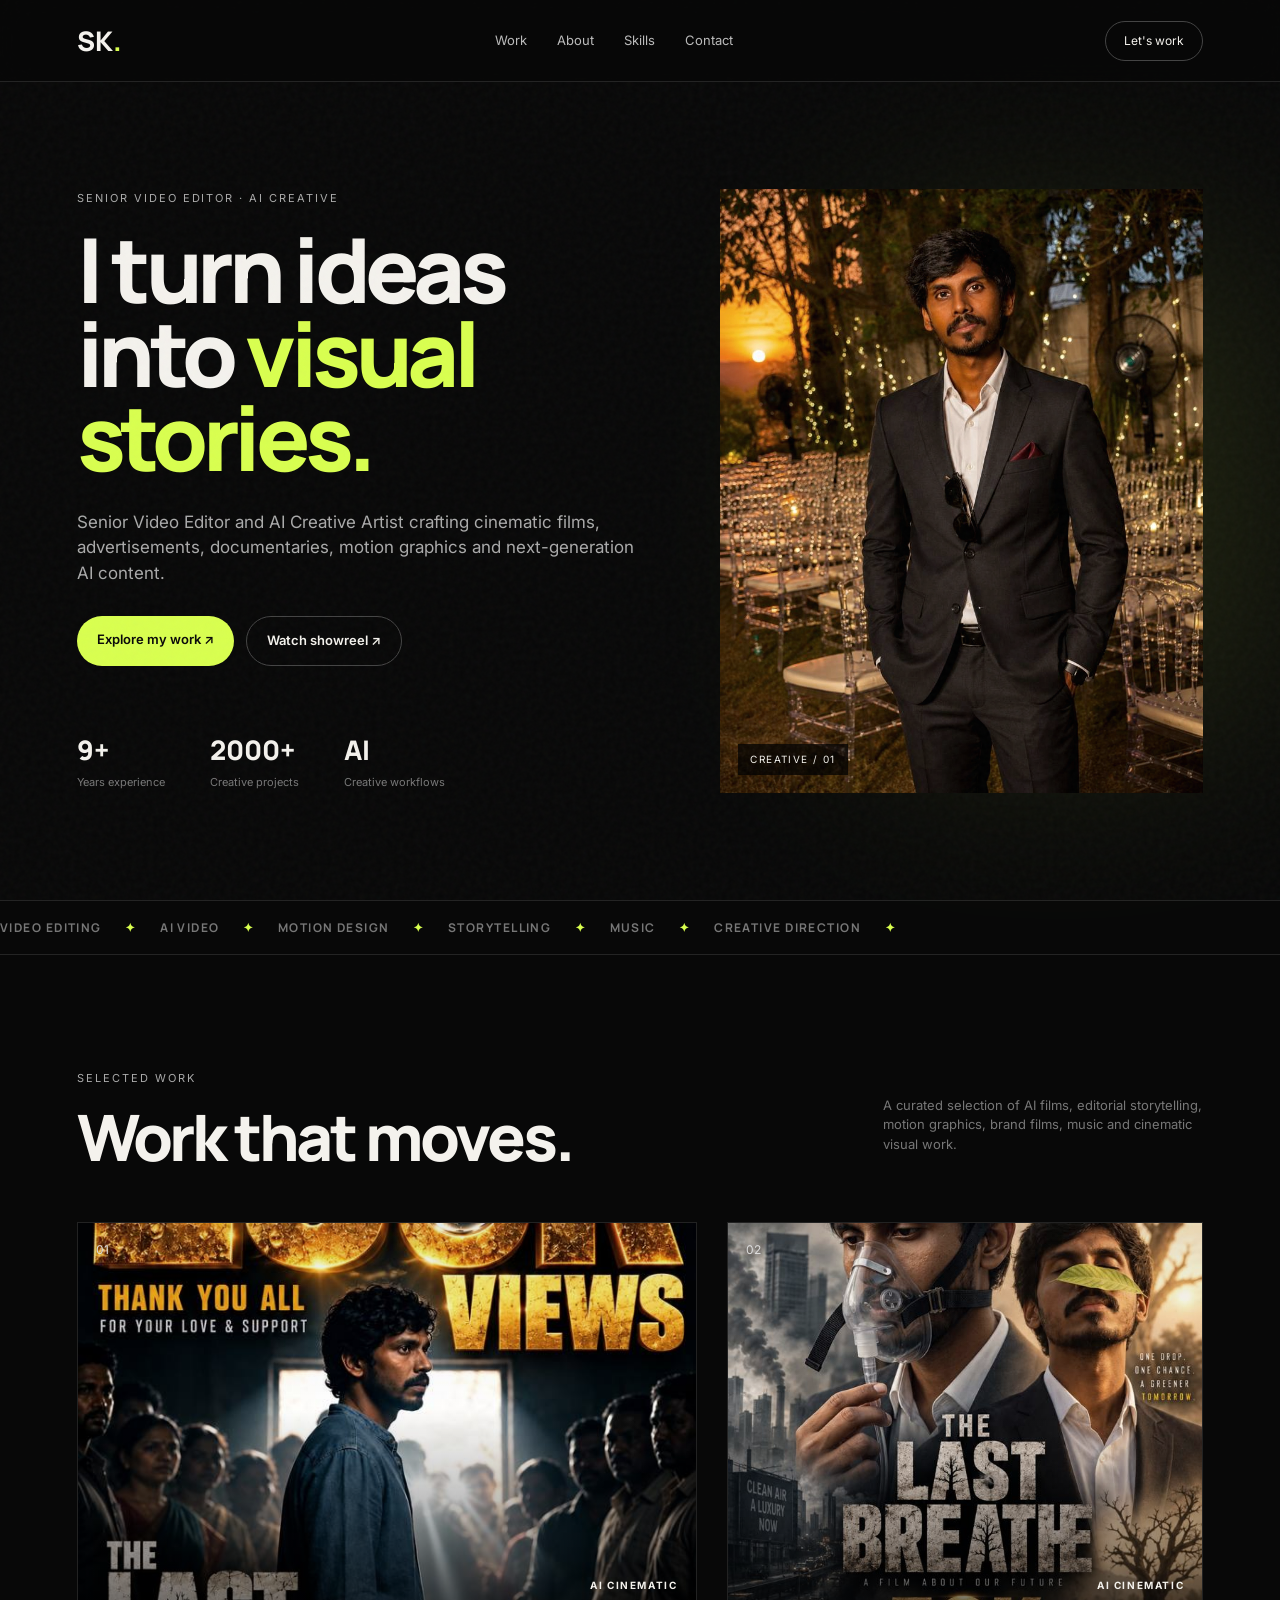
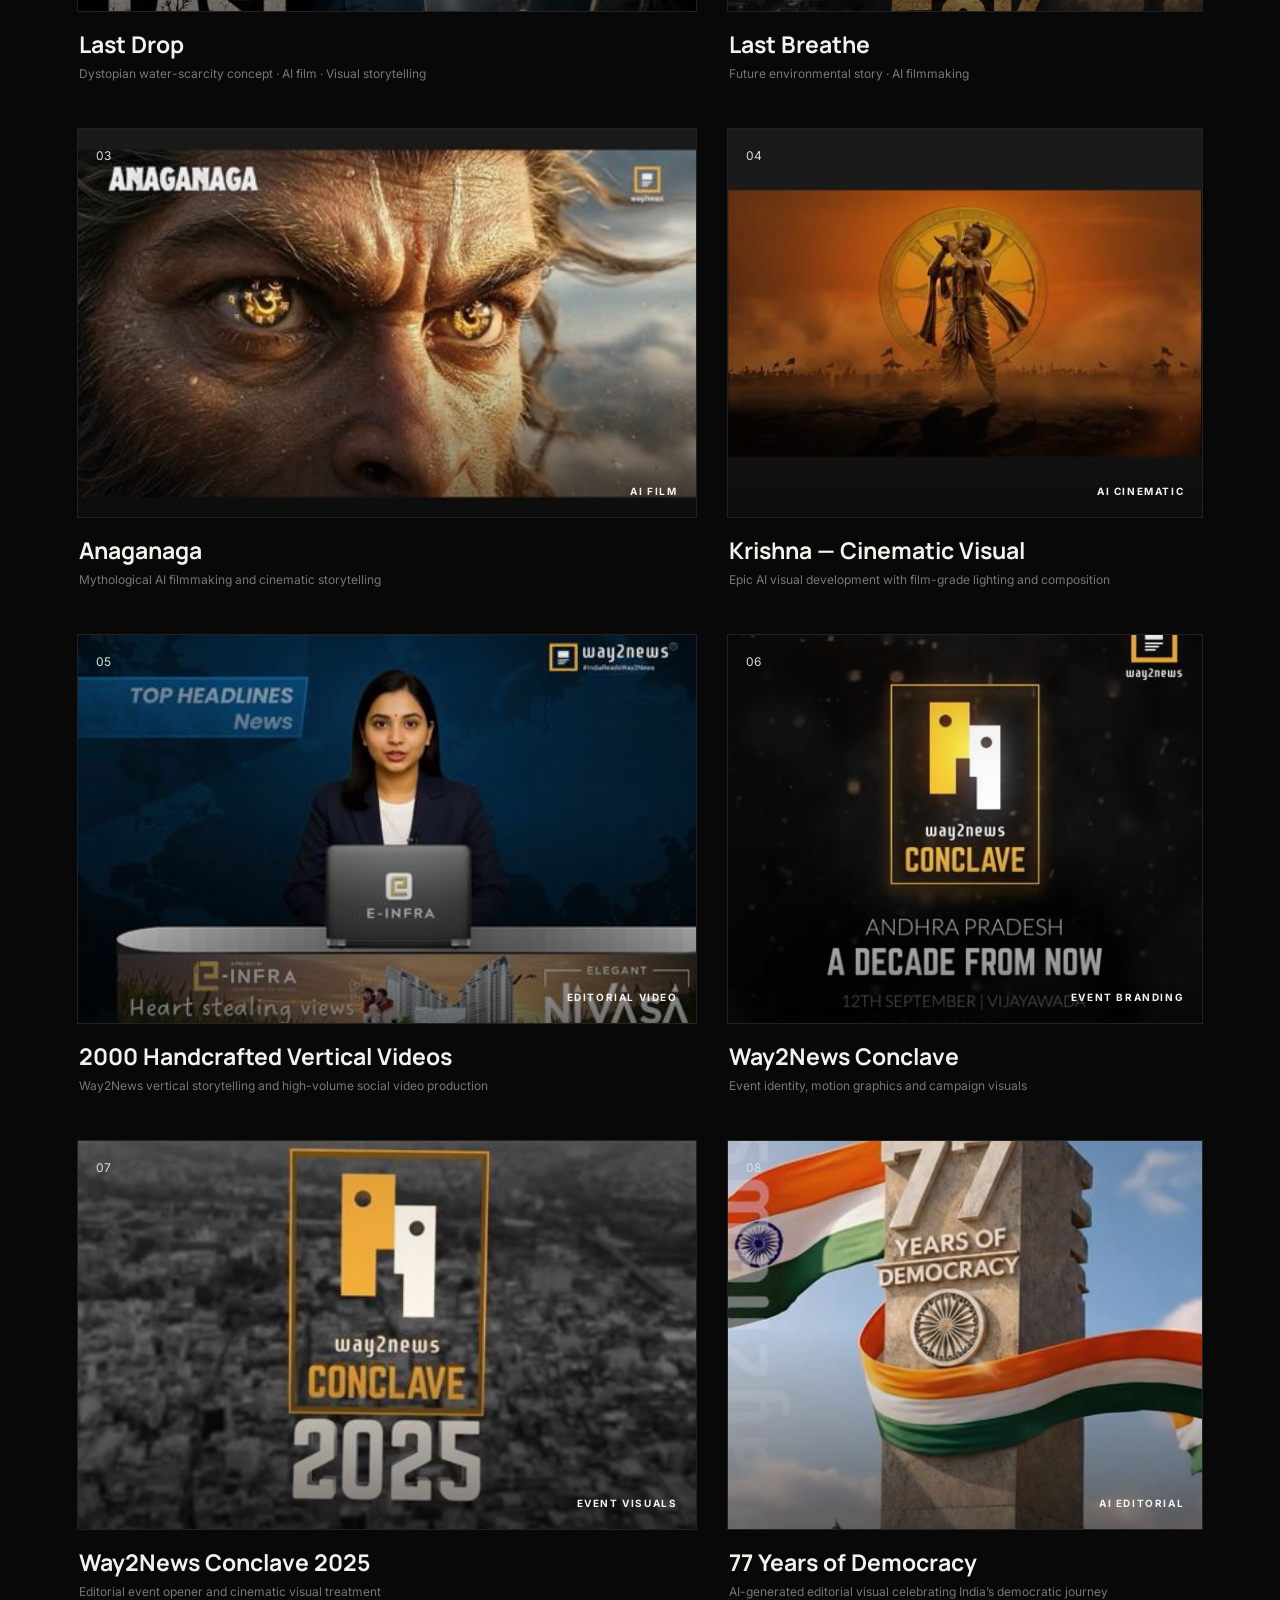
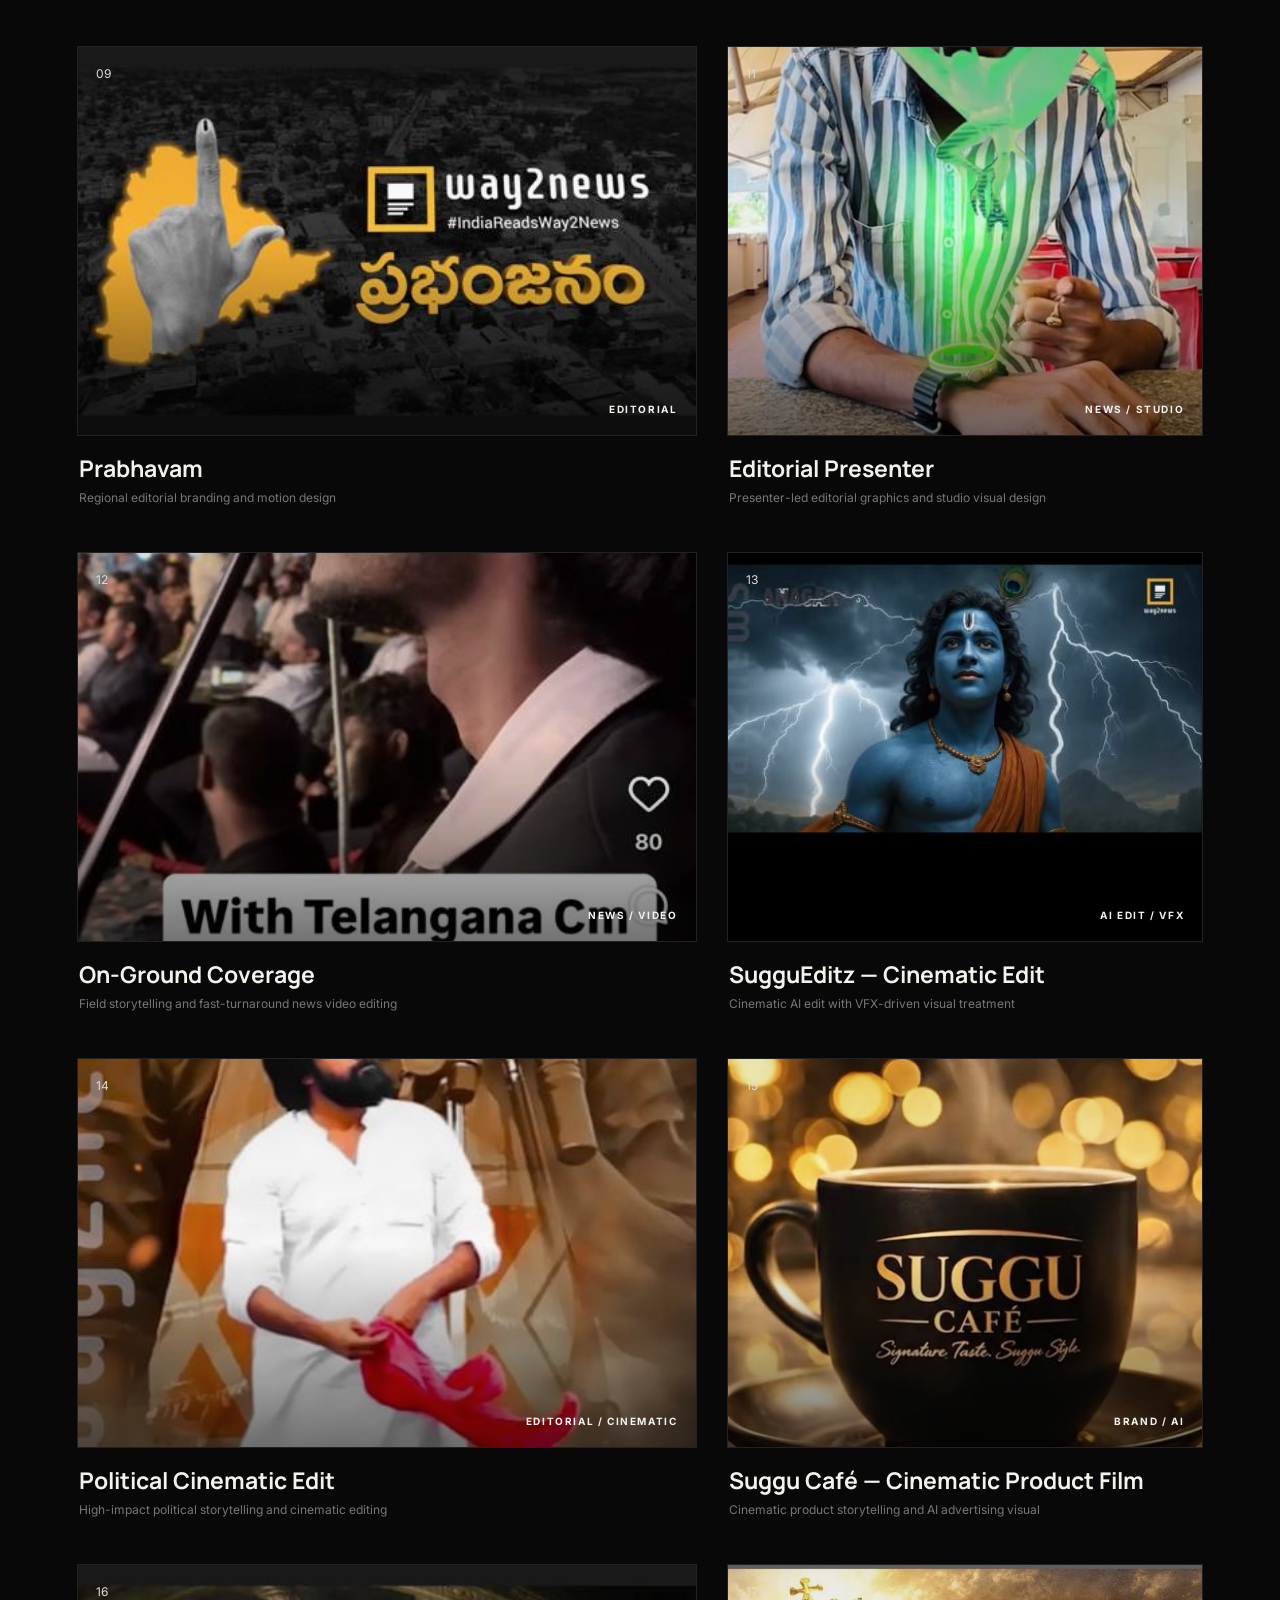
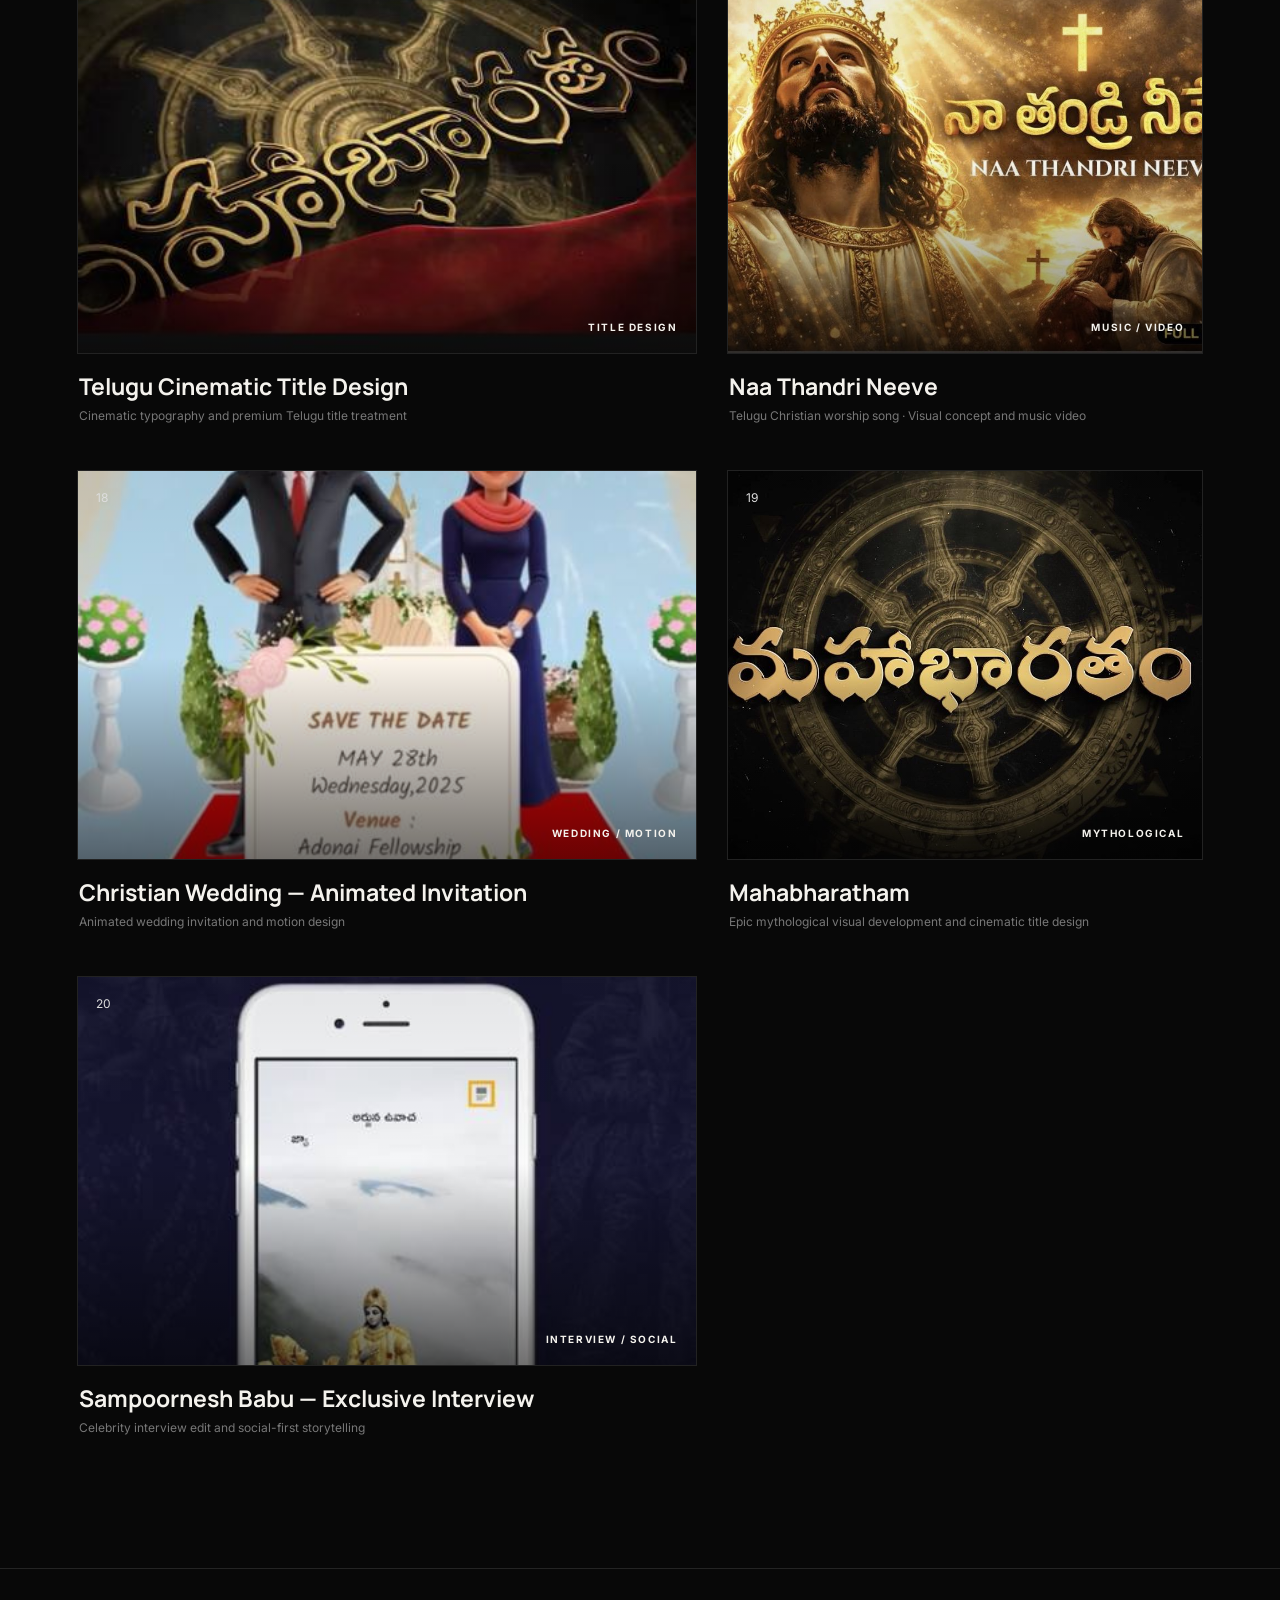
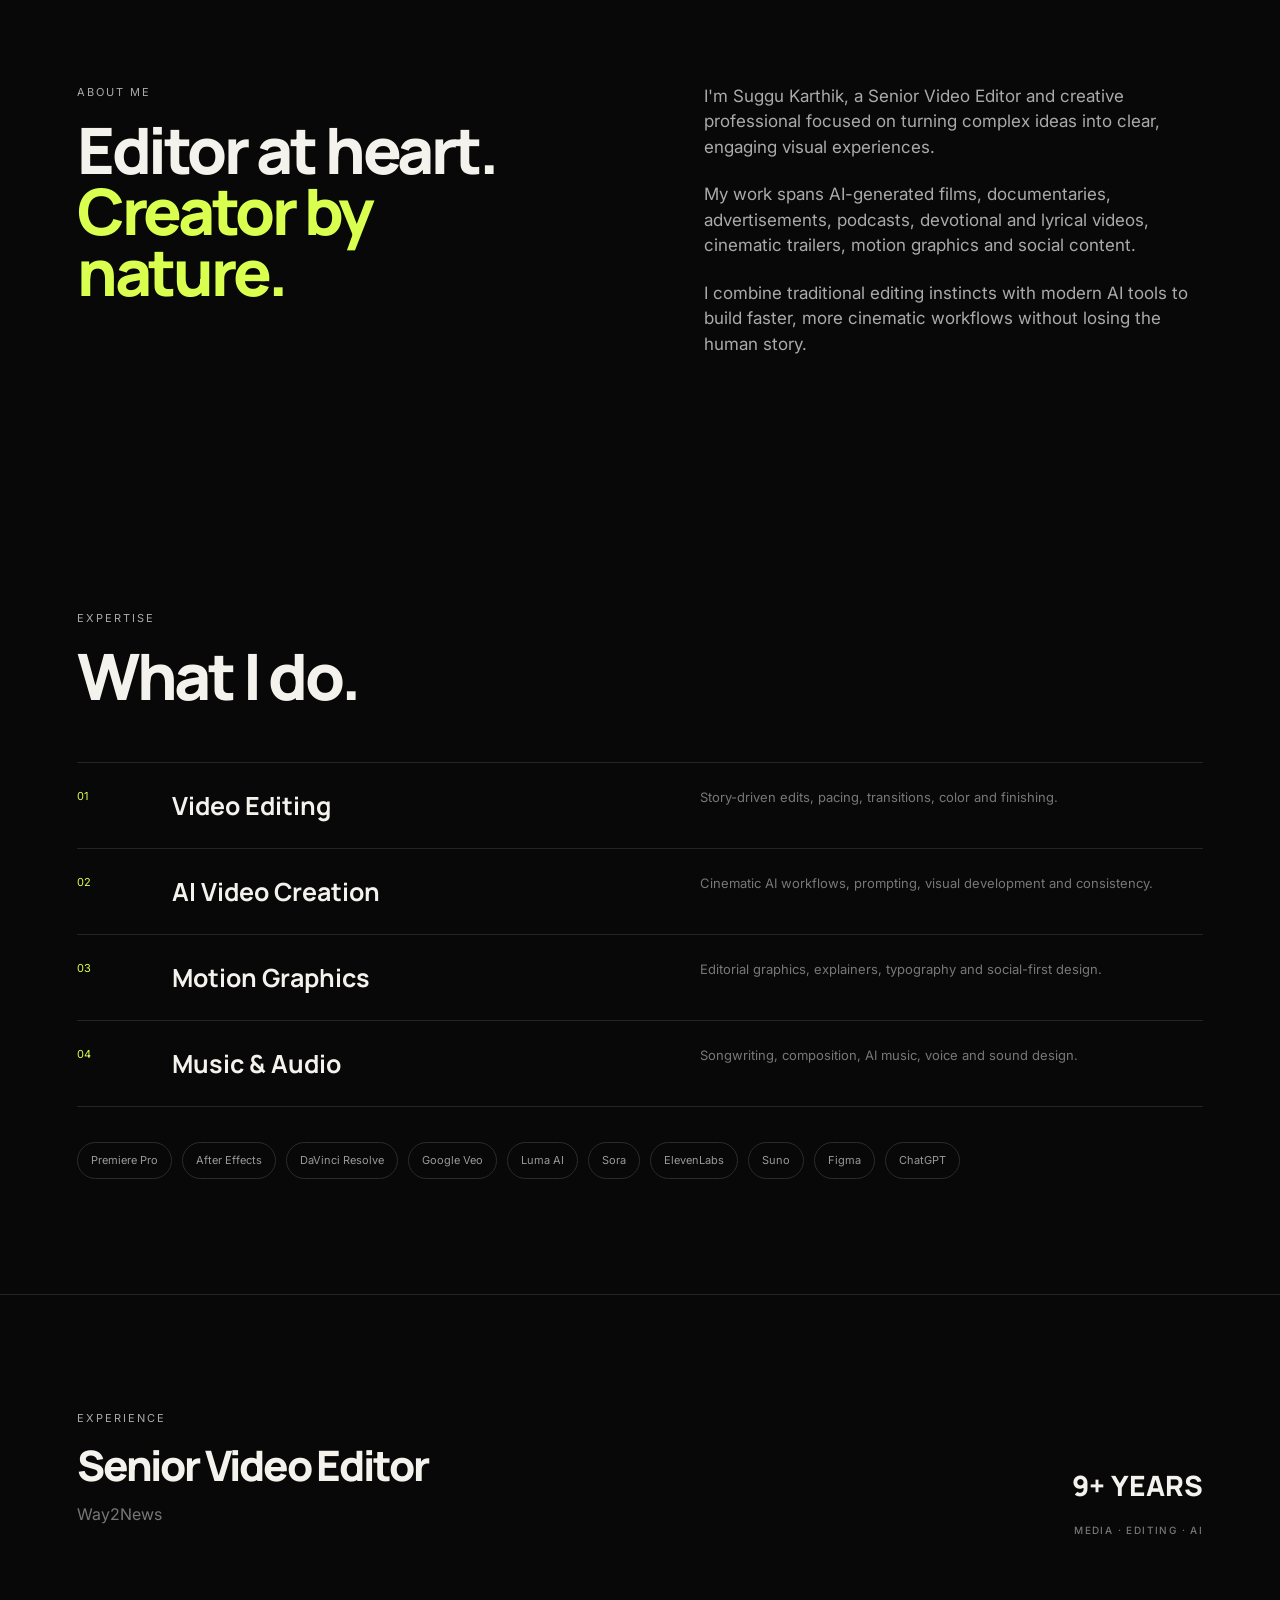
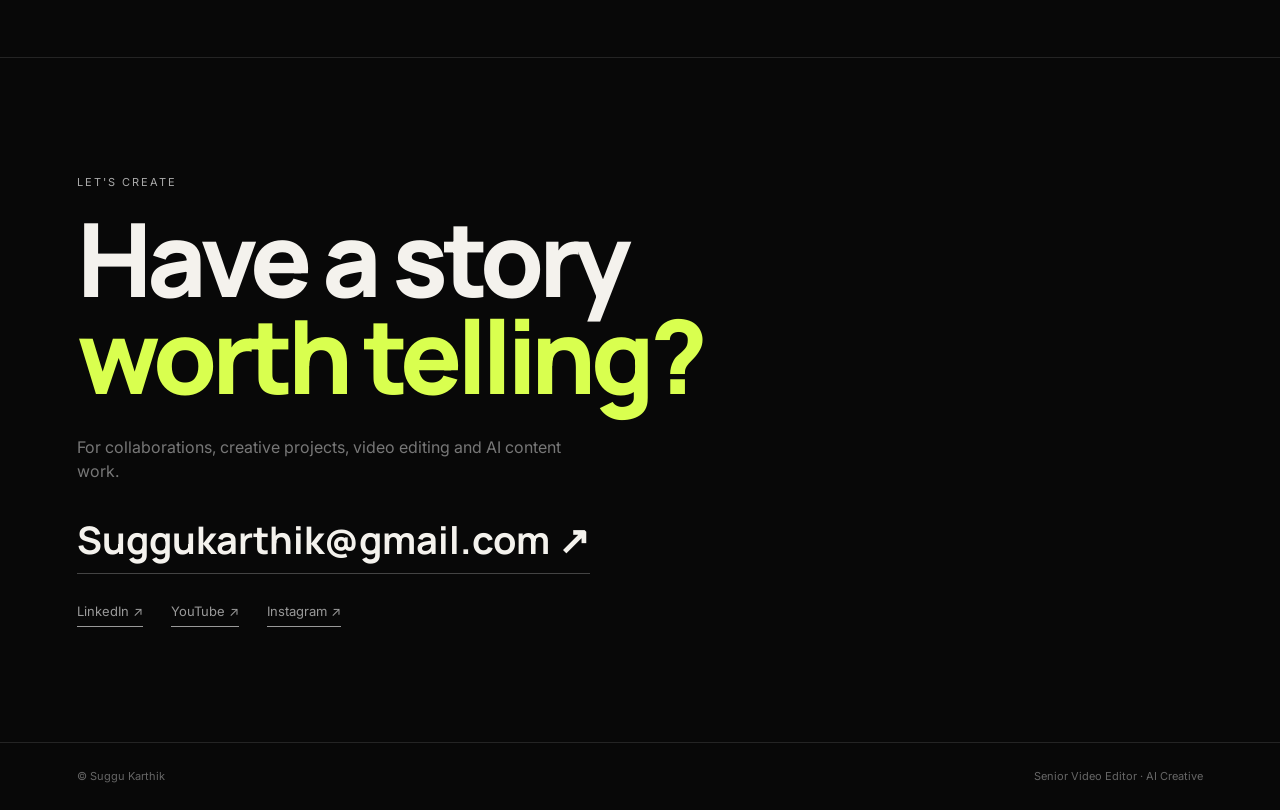
==== index.html @ 1af382bd "Restore full portfolio gallery" ====
<!DOCTYPE html>
<html lang="en">
<head>
<meta charset="UTF-8"><meta name="viewport" content="width=device-width,initial-scale=1">
<meta name="description" content="Suggu Karthik — Senior Video Editor, AI Video Creator and Creative Artist.">
<title>Suggu Karthik — Creative Portfolio</title>
<link rel="preconnect" href="https://fonts.googleapis.com"><link rel="preconnect" href="https://fonts.gstatic.com" crossorigin>
<link href="https://fonts.googleapis.com/css2?family=Inter:wght@400;500;600;700;800&family=Manrope:wght@600;700;800&display=swap" rel="stylesheet">
<style>*{box-sizing:border-box}html{scroll-behavior:smooth}body{margin:0;background:#080808;color:#f4f2ed;font-family:Inter,Arial,sans-serif;line-height:1.5}a{color:inherit;text-decoration:none}.noise{position:fixed;inset:0;pointer-events:none;opacity:.035;background-image:url("data:image/svg+xml,%3Csvg viewBox='0 0 180 180' xmlns='http://www.w3.org/2000/svg'%3E%3Cfilter id='n'%3E%3CfeTurbulence type='fractalNoise' baseFrequency='.9' numOctaves='4' stitchTiles='stitch'/%3E%3C/filter%3E%3Crect width='100%25' height='100%25' filter='url(%23n)'/%3E%3C/svg%3E");z-index:10}
:root{--bg:#080808;--text:#f4f2ed;--muted:#999;--line:#242424;--accent:#d9ff4f}.nav{height:82px;padding:0 6vw;display:flex;align-items:center;justify-content:space-between;border-bottom:1px solid var(--line);position:sticky;top:0;background:rgba(8,8,8,.82);backdrop-filter:blur(18px);z-index:20}.logo{font:800 27px Manrope}.logo span{color:var(--accent)}nav{display:flex;gap:30px;color:#bbb;font-size:13px}nav a:hover,.socials a:hover{color:var(--accent)}.nav-cta{border:1px solid #444;border-radius:100px;padding:10px 18px;font-size:12px}
.hero{min-height:calc(100vh - 82px);padding:8vw 6vw;display:grid;grid-template-columns:1.08fr .92fr;gap:6vw;align-items:center}.eyebrow{font-size:11px;letter-spacing:.18em;color:#aaa;margin:0 0 20px}.hero h1{font:800 clamp(54px,7vw,110px)/.94 Manrope;letter-spacing:-.06em;margin:0;max-width:900px}.hero h1 em,.about h2 em,.contact h2 em{font-style:normal;color:var(--accent)}.lead{max-width:650px;color:#aaa;font-size:17px;margin:30px 0}.hero-actions{display:flex;gap:12px;flex-wrap:wrap}.button{padding:14px 20px;border-radius:100px;font-weight:600;font-size:13px}.primary{background:var(--accent);color:#080808}.ghost{border:1px solid #444}.stats{display:flex;gap:45px;margin-top:65px}.stats strong{display:block;font:800 27px Manrope}.stats span{color:#777;font-size:11px}.portrait-wrap{position:relative;max-width:560px;margin-left:auto}.portrait-wrap img{width:100%;display:block;position:relative;filter:saturate(.82) contrast(1.05)}.portrait-glow{position:absolute;width:80%;height:80%;background:var(--accent);filter:blur(110px);opacity:.12;right:-10%;top:10%}.portrait-tag{position:absolute;bottom:18px;left:18px;background:rgba(0,0,0,.75);padding:8px 12px;font-size:10px;letter-spacing:.14em}
.marquee{overflow:hidden;border-block:1px solid var(--line);padding:18px 0;white-space:nowrap;color:#777;font:700 12px Manrope;letter-spacing:.12em}.marquee div{display:inline-block;animation:scroll 28s linear infinite}.marquee span{color:var(--accent);margin:0 20px}@keyframes scroll{to{transform:translateX(-30%)}}
.section{padding:9vw 6vw}.section-head{display:flex;justify-content:space-between;gap:40px;align-items:end;margin-bottom:55px}.section h2,.about h2,.contact h2{font:800 clamp(40px,5vw,75px)/.95 Manrope;letter-spacing:-.05em;margin:0}.section-note{max-width:320px;color:#777;font-size:13px}.work-grid{display:grid;grid-template-columns:1.3fr 1fr;gap:30px}.project{min-width:0}.project-large{grid-row:span 2}.project-wide{grid-column:1/-1}.project-art{height:390px;position:relative;overflow:hidden;border:1px solid #222}.project-large .project-art{height:600px}.project-art:after{content:"";position:absolute;inset:0;background:linear-gradient(135deg,rgba(255,255,255,.08),transparent 45%,rgba(0,0,0,.5))}.art-water{background:radial-gradient(circle at 75% 20%,#c7a94d 0 4%,transparent 5%),linear-gradient(150deg,#0b1720,#163b4d 35%,#020304 70%)}.art-oxygen{background:radial-gradient(circle at 35% 35%,#dfe8ea 0 2%,transparent 12%),linear-gradient(145deg,#d7dce0,#67757b 40%,#111 80%)}.art-devotional{background:radial-gradient(circle at 50% 42%,#ffc85c 0 5%,#a65a1d 18%,transparent 36%),linear-gradient(150deg,#1a0d06,#7b3414 50%,#080604)}.art-editorial{background:linear-gradient(120deg,#1b1b1b 0 25%,#343434 25% 26%,#0d0d0d 26% 55%,#777 55% 56%,#111 56%)}.project-art span,.project-art b{position:absolute;z-index:2}.project-art span{top:18px;left:18px;font-size:12px;color:#ddd}.project-art b{right:18px;bottom:18px;font-size:10px;letter-spacing:.16em}.project-info{padding:16px 2px 10px}.project-info h3{margin:0;font:700 23px Manrope}.project-info p{margin:5px 0;color:#777;font-size:12px}
.about{display:grid;grid-template-columns:1fr 1fr;gap:10vw;border-top:1px solid var(--line)}.about-copy{max-width:620px;color:#aaa;font-size:17px}.about-copy p{margin:0 0 22px}.skill-list{border-top:1px solid var(--line)}.skill-list>div{display:grid;grid-template-columns:70px 1fr 1fr;gap:25px;padding:25px 0;border-bottom:1px solid var(--line);align-items:start}.skill-list span{color:var(--accent);font-size:11px}.skill-list strong{font:700 25px Manrope}.skill-list p{margin:0;color:#777;font-size:13px}.tools{display:flex;flex-wrap:wrap;gap:10px;margin-top:35px}.tools span{border:1px solid #2b2b2b;border-radius:100px;padding:9px 13px;color:#999;font-size:11px}.experience{border-top:1px solid var(--line)}.experience-row{display:flex;justify-content:space-between;align-items:end}.experience-row h2{font-size:42px}.experience-row p{color:#777}.experience-years{text-align:right;font:800 28px Manrope}.experience-years span{font:500 10px Inter;color:#777;letter-spacing:.14em}.contact{border-top:1px solid var(--line);min-height:75vh;display:flex;flex-direction:column;justify-content:center}.contact h2{font-size:clamp(55px,8vw,120px)}.contact>p:not(.eyebrow){color:#777;max-width:500px;margin:30px 0}.contact-link{font:700 clamp(20px,3vw,38px) Manrope;border-bottom:1px solid #444;width:max-content;padding-bottom:8px}.contact-link:hover{color:var(--accent)}.socials{display:flex;gap:25px;margin-top:45px;color:#999;font-size:13px}footer{border-top:1px solid var(--line);padding:25px 6vw;display:flex;justify-content:space-between;color:#666;font-size:11px}
@media(max-width:800px){.nav{height:68px;padding:0 5vw}.nav nav{display:none}.nav-cta{padding:8px 13px}.hero{grid-template-columns:1fr;padding:14vw 5vw;gap:55px}.hero h1{font-size:54px}.portrait-wrap{max-width:100%}.stats{gap:20px;justify-content:space-between}.stats strong{font-size:22px}.section{padding:18vw 5vw}.section-head,.about{display:block}.section-note{margin-top:20px}.work-grid{grid-template-columns:1fr;gap:25px}.project-large,.project-wide{grid-row:auto;grid-column:auto}.project-large .project-art,.project-art{height:430px}.about-copy{margin-top:45px}.skill-list>div{grid-template-columns:40px 1fr}.skill-list p{grid-column:2}.experience-row{display:block}.experience-years{text-align:left;margin-top:25px}footer{padding:22px 5vw}.contact-link{font-size:20px;word-break:break-word}}

/* V2 — real portfolio artwork */
.real-work .project-art{background:#111;overflow:hidden}
.real-work .project-photo img{width:100%;height:100%;object-fit:cover;display:block;transition:transform .7s cubic-bezier(.2,.7,.2,1),filter .7s ease;filter:saturate(.9)}
.real-work .project:hover .project-photo img{transform:scale(1.045);filter:saturate(1.08)}
.real-work .project-photo:after,.real-work .project-video:after{content:"";position:absolute;inset:0;background:linear-gradient(180deg,rgba(0,0,0,.08),transparent 48%,rgba(0,0,0,.55))}
.real-work .project-video video{width:100%;height:100%;object-fit:cover;display:block}
.real-work .project-art span,.real-work .project-art b{z-index:3}
.cv-link{color:var(--accent)!important}
@media(max-width:800px){.real-work .project-large .project-art,.real-work .project-art{height:430px}}

/* V3 — expanded selected work */
.selected-work-section{padding-top:7rem}
.selected-work-section .section-head{display:grid;grid-template-columns:1.15fr .85fr;gap:4rem;align-items:end;margin-bottom:3rem}
.selected-work-section h2{font-size:clamp(3rem,7vw,7rem);line-height:.9;margin:.6rem 0}
.selected-work-section h2 em{font-style:normal;color:var(--accent)}
.expanded-work{grid-template-columns:repeat(2,minmax(0,1fr))}
.expanded-work .project-art{height:520px}
@media(max-width:800px){
  .selected-work-section .section-head{grid-template-columns:1fr;gap:1rem}
  .expanded-work{grid-template-columns:1fr}
  .expanded-work .project-art{height:440px}
}

.project-photo img{display:block;width:100%;height:100%;object-fit:cover;transition:transform .6s cubic-bezier(.2,.7,.2,1)}
.project:hover .project-photo img{transform:scale(1.035)}
.socials{display:flex;gap:28px;flex-wrap:wrap;margin-top:28px}
.socials a{color:inherit;text-decoration:none;border-bottom:1px solid currentColor;padding-bottom:5px}
@media(max-width:800px){.nav nav{display:none}.hero{grid-template-columns:1fr}.portrait-wrap{order:-1}.work-grid{grid-template-columns:1fr!important}.project-large,.project-wide{grid-column:auto!important}.stats{grid-template-columns:1fr 1fr}.section-head{display:block}.section-note{margin-top:18px}.socials{gap:18px}}
</style>
</head>
<body><div class="noise"></div>
<header class="nav"><a class="logo" href="#top">SK<span>.</span></a>
<nav><a href="#work">Work</a><a href="#about">About</a><a href="#skills">Skills</a><a href="#contact">Contact</a></nav>
<a class="nav-cta" href="#contact">Let's work</a></header>
<main id="top">
<section class="hero"><div class="hero-copy"><p class="eyebrow">SENIOR VIDEO EDITOR · AI CREATIVE</p>
<h1>I turn ideas into <em>visual stories.</em></h1>
<p class="lead">Senior Video Editor and AI Creative Artist crafting cinematic films, advertisements, documentaries, motion graphics and next-generation AI content.</p>
<div class="hero-actions"><a class="button primary" href="#work">Explore my work <span>↗</span></a>
<a class="button ghost" href="https://www.instagram.com/reel/DbGcvSLoEzR/?stkn=Y3hmNG1ocXl2amNw" target="_blank" rel="noopener">Watch showreel ↗</a></div>
<div class="stats"><div><strong>9+</strong><span>Years experience</span></div><div><strong>2000+</strong><span>Creative projects</span></div><div><strong>AI</strong><span>Creative workflows</span></div></div></div>
<div class="portrait-wrap"><div class="portrait-glow"></div><img src="assets/profile.jpg" alt="Suggu Karthik"><div class="portrait-tag">CREATIVE / 01</div></div></section>
<section class="marquee"><div>VIDEO EDITING <span>✦</span> AI VIDEO <span>✦</span> MOTION DESIGN <span>✦</span> STORYTELLING <span>✦</span> MUSIC <span>✦</span> CREATIVE DIRECTION <span>✦</span></div></section>
<section id="work" class="section"><div class="section-head"><div><p class="eyebrow">SELECTED WORK</p><h2>Work that moves.</h2></div>
<p class="section-note">A curated selection of AI films, editorial storytelling, motion graphics, brand films, music and cinematic visual work.</p></div>
<div class="work-grid real-work"><article class="project"><a href="assets/last-drop.jpg" target="_blank" rel="noopener"><div class="project-art project-photo"><img loading="lazy" src="assets/last-drop.jpg" alt="Last Drop"><span>01</span><b>AI CINEMATIC</b></div></a><div class="project-info"><h3>Last Drop</h3><p>Dystopian water-scarcity concept · AI film · Visual storytelling</p></div></article><article class="project"><a href="assets/last-breathe.jpg" target="_blank" rel="noopener"><div class="project-art project-photo"><img loading="lazy" src="assets/last-breathe.jpg" alt="Last Breathe"><span>02</span><b>AI CINEMATIC</b></div></a><div class="project-info"><h3>Last Breathe</h3><p>Future environmental story · AI filmmaking</p></div></article><article class="project"><a href="assets/anaganaga-ai-film.jpg" target="_blank" rel="noopener"><div class="project-art project-photo"><img loading="lazy" src="assets/anaganaga-ai-film.jpg" alt="Anaganaga"><span>03</span><b>AI FILM</b></div></a><div class="project-info"><h3>Anaganaga</h3><p>Mythological AI filmmaking and cinematic storytelling</p></div></article><article class="project"><a href="assets/krishna-cinematic.jpg" target="_blank" rel="noopener"><div class="project-art project-photo"><img loading="lazy" src="assets/krishna-cinematic.jpg" alt="Krishna — Cinematic Visual"><span>04</span><b>AI CINEMATIC</b></div></a><div class="project-info"><h3>Krishna — Cinematic Visual</h3><p>Epic AI visual development with film-grade lighting and composition</p></div></article><article class="project"><a href="assets/way2news-2000-vertical-videos.jpg" target="_blank" rel="noopener"><div class="project-art project-photo"><img loading="lazy" src="assets/way2news-2000-vertical-videos.jpg" alt="2000 Handcrafted Vertical Videos"><span>05</span><b>EDITORIAL VIDEO</b></div></a><div class="project-info"><h3>2000 Handcrafted Vertical Videos</h3><p>Way2News vertical storytelling and high-volume social video production</p></div></article><article class="project"><a href="assets/way2news-conclave.jpg" target="_blank" rel="noopener"><div class="project-art project-photo"><img loading="lazy" src="assets/way2news-conclave.jpg" alt="Way2News Conclave"><span>06</span><b>EVENT BRANDING</b></div></a><div class="project-info"><h3>Way2News Conclave</h3><p>Event identity, motion graphics and campaign visuals</p></div></article><article class="project"><a href="assets/way2news-conclave-2025.jpg" target="_blank" rel="noopener"><div class="project-art project-photo"><img loading="lazy" src="assets/way2news-conclave-2025.jpg" alt="Way2News Conclave 2025"><span>07</span><b>EVENT VISUALS</b></div></a><div class="project-info"><h3>Way2News Conclave 2025</h3><p>Editorial event opener and cinematic visual treatment</p></div></article><article class="project"><a href="assets/democracy-77-years.jpg" target="_blank" rel="noopener"><div class="project-art project-photo"><img loading="lazy" src="assets/democracy-77-years.jpg" alt="77 Years of Democracy"><span>08</span><b>AI EDITORIAL</b></div></a><div class="project-info"><h3>77 Years of Democracy</h3><p>AI-generated editorial visual celebrating India’s democratic journey</p></div></article><article class="project"><a href="assets/way2news-prabhavam.jpg" target="_blank" rel="noopener"><div class="project-art project-photo"><img loading="lazy" src="assets/way2news-prabhavam.jpg" alt="Prabhavam"><span>09</span><b>EDITORIAL</b></div></a><div class="project-info"><h3>Prabhavam</h3><p>Regional editorial branding and motion design</p></div></article><article class="project"><a href="assets/way2news-editorial-presenter-2.jpg" target="_blank" rel="noopener"><div class="project-art project-photo"><img loading="lazy" src="assets/way2news-editorial-presenter-2.jpg" alt="Editorial Presenter"><span>11</span><b>NEWS / STUDIO</b></div></a><div class="project-info"><h3>Editorial Presenter</h3><p>Presenter-led editorial graphics and studio visual design</p></div></article><article class="project"><a href="assets/way2news-revanth-reddy-on-ground.jpg" target="_blank" rel="noopener"><div class="project-art project-photo"><img loading="lazy" src="assets/way2news-revanth-reddy-on-ground.jpg" alt="On-Ground Coverage"><span>12</span><b>NEWS / VIDEO</b></div></a><div class="project-info"><h3>On-Ground Coverage</h3><p>Field storytelling and fast-turnaround news video editing</p></div></article><article class="project"><a href="assets/suggue-editz-cinematic.jpg" target="_blank" rel="noopener"><div class="project-art project-photo"><img loading="lazy" src="assets/suggue-editz-cinematic.jpg" alt="SugguEditz — Cinematic Edit"><span>13</span><b>AI EDIT / VFX</b></div></a><div class="project-info"><h3>SugguEditz — Cinematic Edit</h3><p>Cinematic AI edit with VFX-driven visual treatment</p></div></article><article class="project"><a href="assets/political-cinematic-edit.jpg" target="_blank" rel="noopener"><div class="project-art project-photo"><img loading="lazy" src="assets/political-cinematic-edit.jpg" alt="Political Cinematic Edit"><span>14</span><b>EDITORIAL / CINEMATIC</b></div></a><div class="project-info"><h3>Political Cinematic Edit</h3><p>High-impact political storytelling and cinematic editing</p></div></article><article class="project"><a href="assets/suggu-cafe-cinematic.jpg" target="_blank" rel="noopener"><div class="project-art project-photo"><img loading="lazy" src="assets/suggu-cafe-cinematic.jpg" alt="Suggu Café — Cinematic Product Film"><span>15</span><b>BRAND / AI</b></div></a><div class="project-info"><h3>Suggu Café — Cinematic Product Film</h3><p>Cinematic product storytelling and AI advertising visual</p></div></article><article class="project"><a href="assets/telugu-title-design.jpg" target="_blank" rel="noopener"><div class="project-art project-photo"><img loading="lazy" src="assets/telugu-title-design.jpg" alt="Telugu Cinematic Title Design"><span>16</span><b>TITLE DESIGN</b></div></a><div class="project-info"><h3>Telugu Cinematic Title Design</h3><p>Cinematic typography and premium Telugu title treatment</p></div></article><article class="project"><a href="assets/christian-song.jpg" target="_blank" rel="noopener"><div class="project-art project-photo"><img loading="lazy" src="assets/christian-song.jpg" alt="Naa Thandri Neeve"><span>17</span><b>MUSIC / VIDEO</b></div></a><div class="project-info"><h3>Naa Thandri Neeve</h3><p>Telugu Christian worship song · Visual concept and music video</p></div></article><article class="project"><a href="assets/christian-wedding-invitation-animation.jpg" target="_blank" rel="noopener"><div class="project-art project-photo"><img loading="lazy" src="assets/christian-wedding-invitation-animation.jpg" alt="Christian Wedding — Animated Invitation"><span>18</span><b>WEDDING / MOTION</b></div></a><div class="project-info"><h3>Christian Wedding — Animated Invitation</h3><p>Animated wedding invitation and motion design</p></div></article><article class="project"><a href="assets/mahabharatham.jpg" target="_blank" rel="noopener"><div class="project-art project-photo"><img loading="lazy" src="assets/mahabharatham.jpg" alt="Mahabharatham"><span>19</span><b>MYTHOLOGICAL</b></div></a><div class="project-info"><h3>Mahabharatham</h3><p>Epic mythological visual development and cinematic title design</p></div></article><article class="project"><a href="assets/sampornesh-babu-interview.jpg" target="_blank" rel="noopener"><div class="project-art project-photo"><img loading="lazy" src="assets/sampornesh-babu-interview.jpg" alt="Sampoornesh Babu — Exclusive Interview"><span>20</span><b>INTERVIEW / SOCIAL</b></div></a><div class="project-info"><h3>Sampoornesh Babu — Exclusive Interview</h3><p>Celebrity interview edit and social-first storytelling</p></div></article></div></section>
<section id="about" class="about section"><div><p class="eyebrow">ABOUT ME</p><h2>Editor at heart.<br><em>Creator by nature.</em></h2></div>
<div class="about-copy"><p>I'm Suggu Karthik, a Senior Video Editor and creative professional focused on turning complex ideas into clear, engaging visual experiences.</p>
<p>My work spans AI-generated films, documentaries, advertisements, podcasts, devotional and lyrical videos, cinematic trailers, motion graphics and social content.</p>
<p>I combine traditional editing instincts with modern AI tools to build faster, more cinematic workflows without losing the human story.</p></div></section>
<section id="skills" class="section skills"><div class="section-head"><div><p class="eyebrow">EXPERTISE</p><h2>What I do.</h2></div></div>
<div class="skill-list"><div><span>01</span><strong>Video Editing</strong><p>Story-driven edits, pacing, transitions, color and finishing.</p></div>
<div><span>02</span><strong>AI Video Creation</strong><p>Cinematic AI workflows, prompting, visual development and consistency.</p></div>
<div><span>03</span><strong>Motion Graphics</strong><p>Editorial graphics, explainers, typography and social-first design.</p></div>
<div><span>04</span><strong>Music & Audio</strong><p>Songwriting, composition, AI music, voice and sound design.</p></div></div>
<div class="tools"><span>Premiere Pro</span><span>After Effects</span><span>DaVinci Resolve</span><span>Google Veo</span><span>Luma AI</span><span>Sora</span><span>ElevenLabs</span><span>Suno</span><span>Figma</span><span>ChatGPT</span></div></section>
<section class="experience section"><p class="eyebrow">EXPERIENCE</p><div class="experience-row"><div><h2>Senior Video Editor</h2><p>Way2News</p></div><div class="experience-years">9+ YEARS<br><span>MEDIA · EDITING · AI</span></div></div></section>
<section id="contact" class="contact section"><p class="eyebrow">LET'S CREATE</p><h2>Have a story<br><em>worth telling?</em></h2>
<p>For collaborations, creative projects, video editing and AI content work.</p>
<a class="contact-link" href="mailto:Suggukarthik@gmail.com">Suggukarthik@gmail.com <span>↗</span></a>
<div class="socials"><a href="https://in.linkedin.com/in/suggu-karthik-877ab2207" target="_blank">LinkedIn ↗</a>
<a href="https://www.youtube.com/channel/UCVB6SY7SNkk5Vnqf_Yr53yg" target="_blank">YouTube ↗</a>
<a href="https://www.instagram.com/reel/DbGcvSLoEzR/?stkn=Y3hmNG1ocXl2amNw" target="_blank">Instagram ↗</a></div></section>
</main><footer><span>© Suggu Karthik</span><span>Senior Video Editor · AI Creative</span></footer>
</body></html>
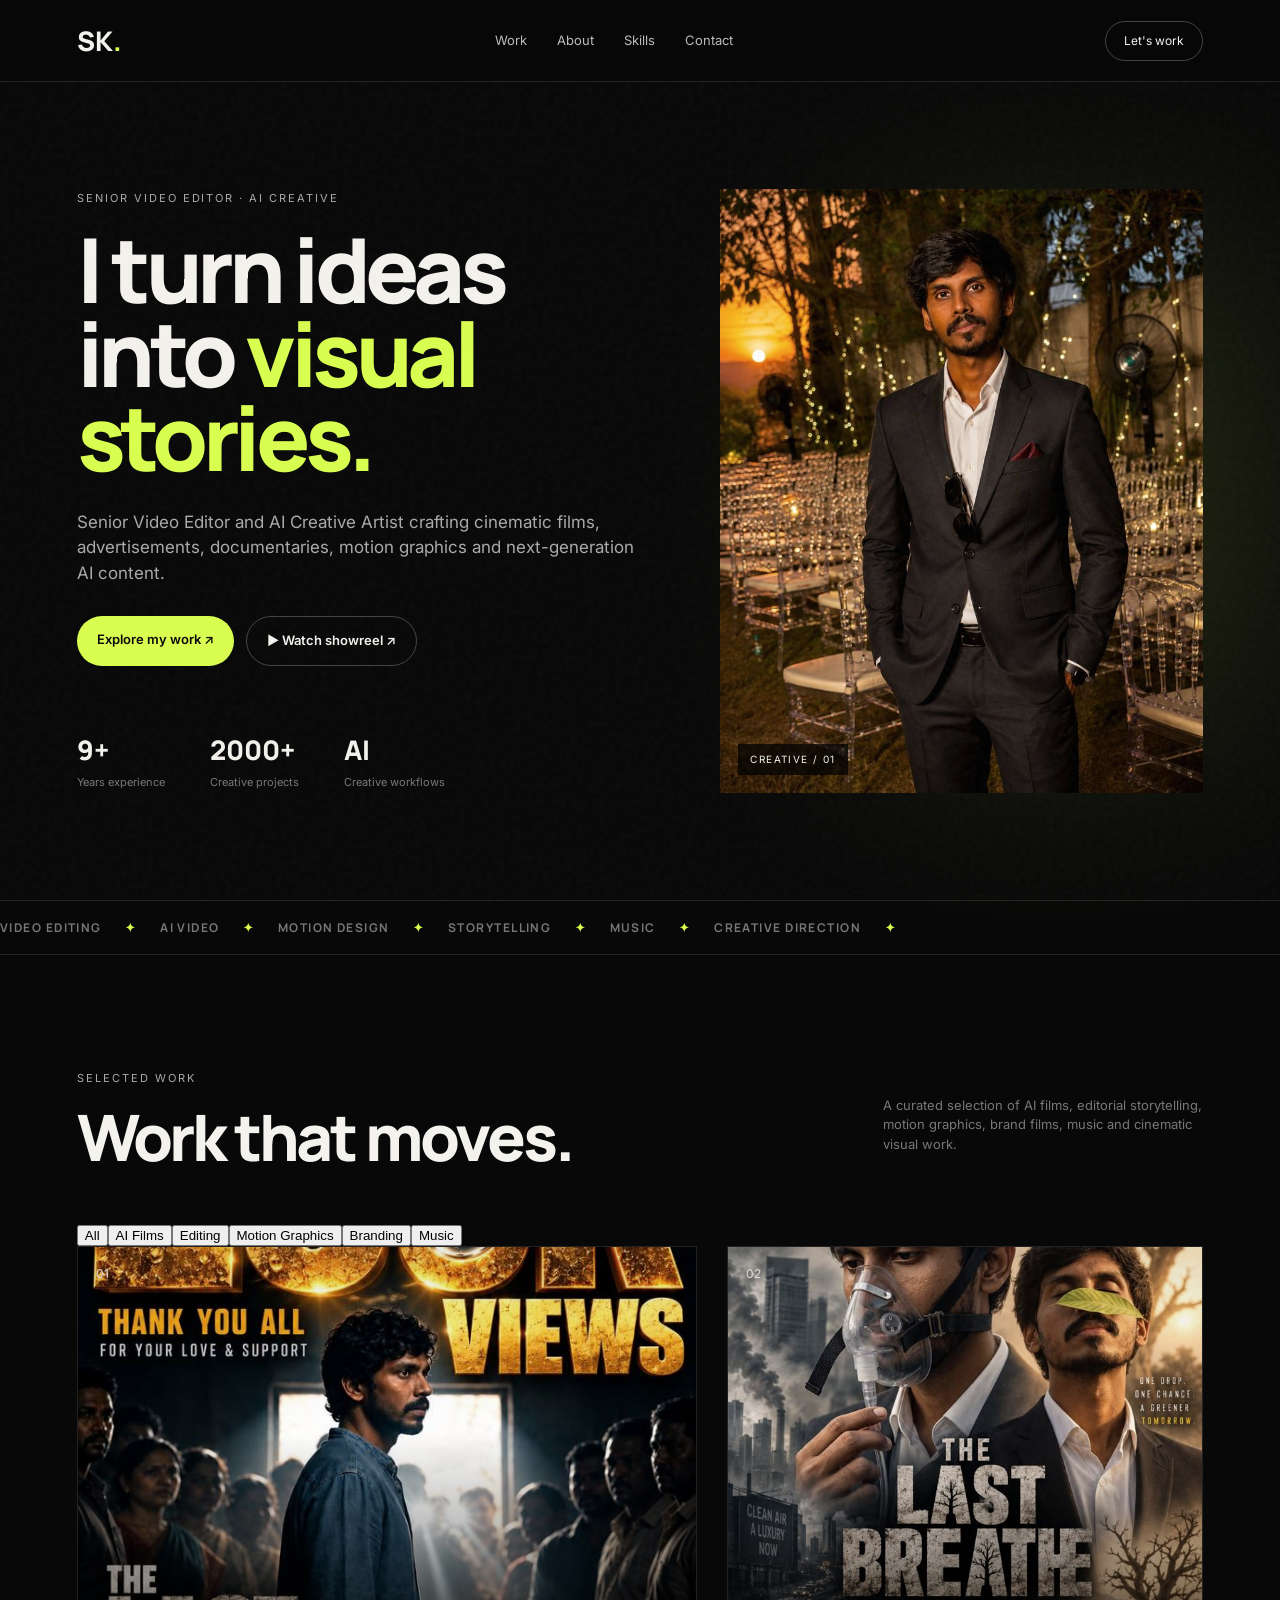
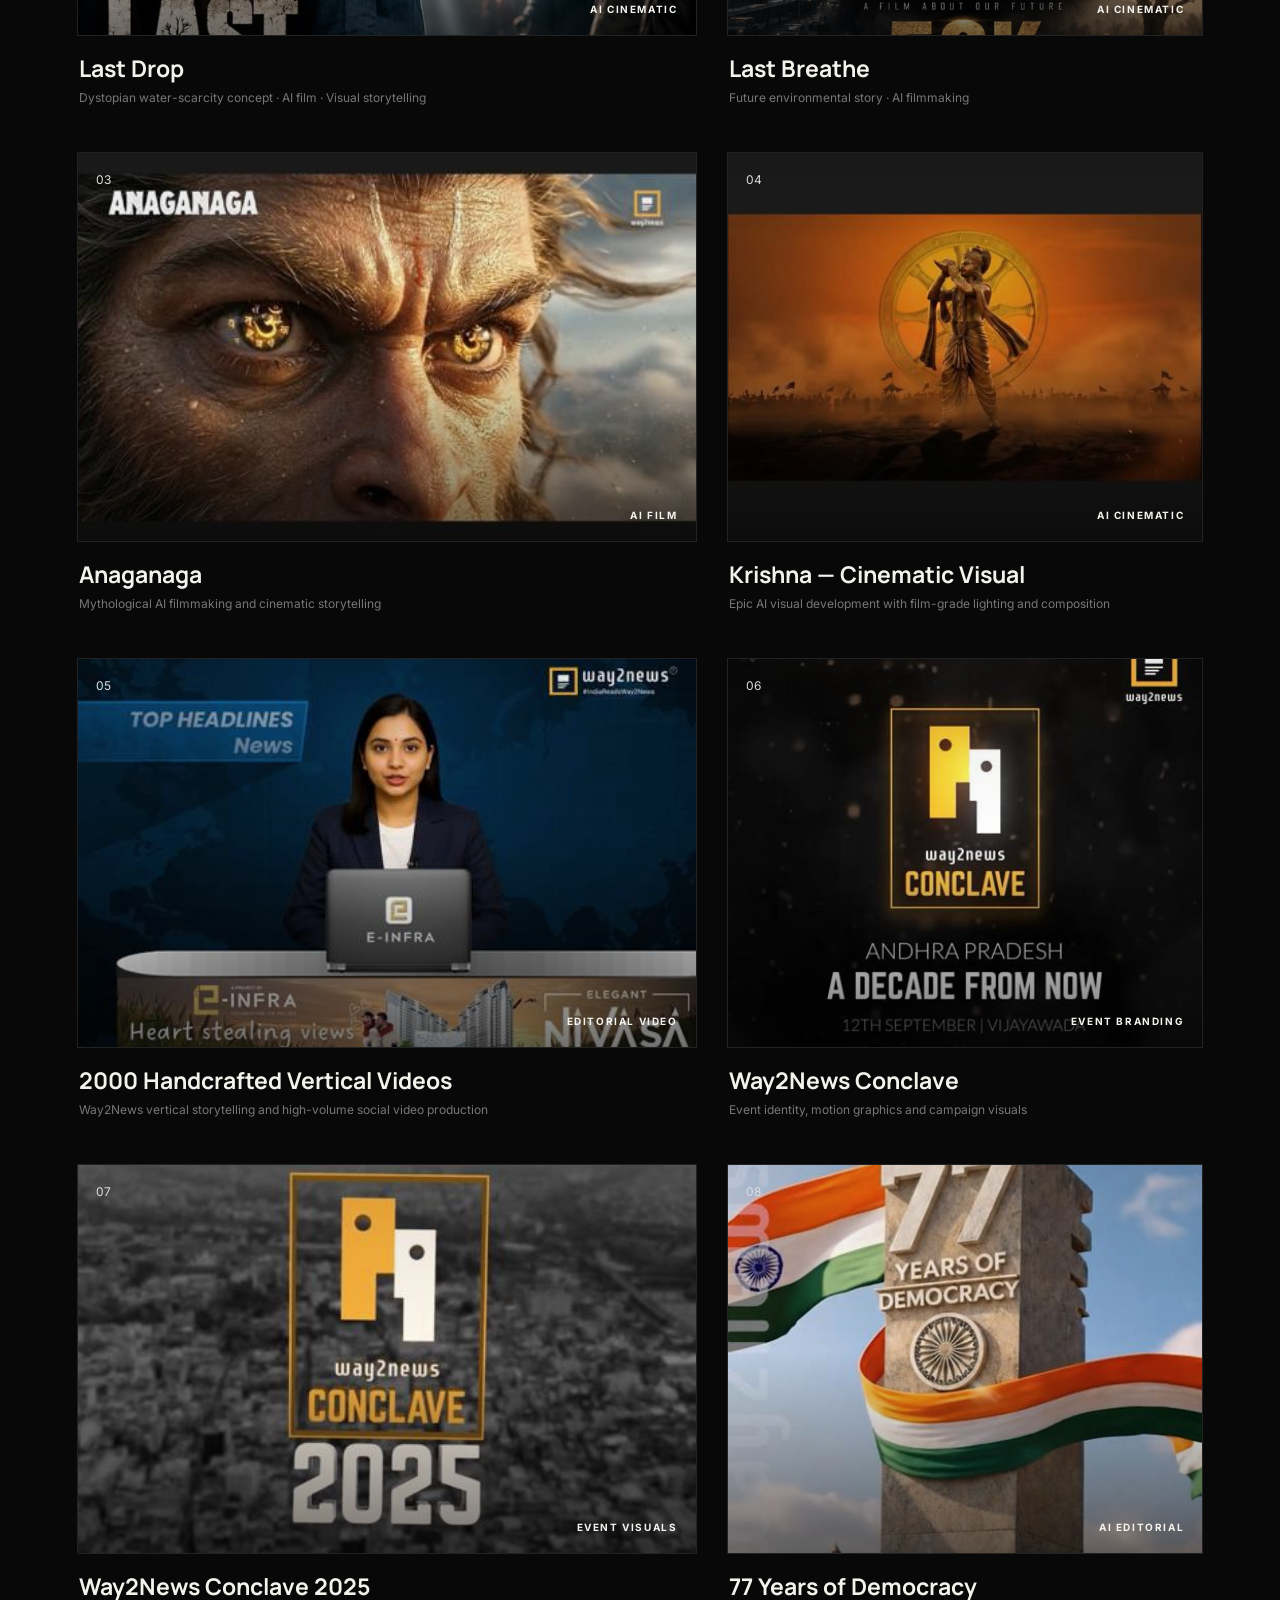
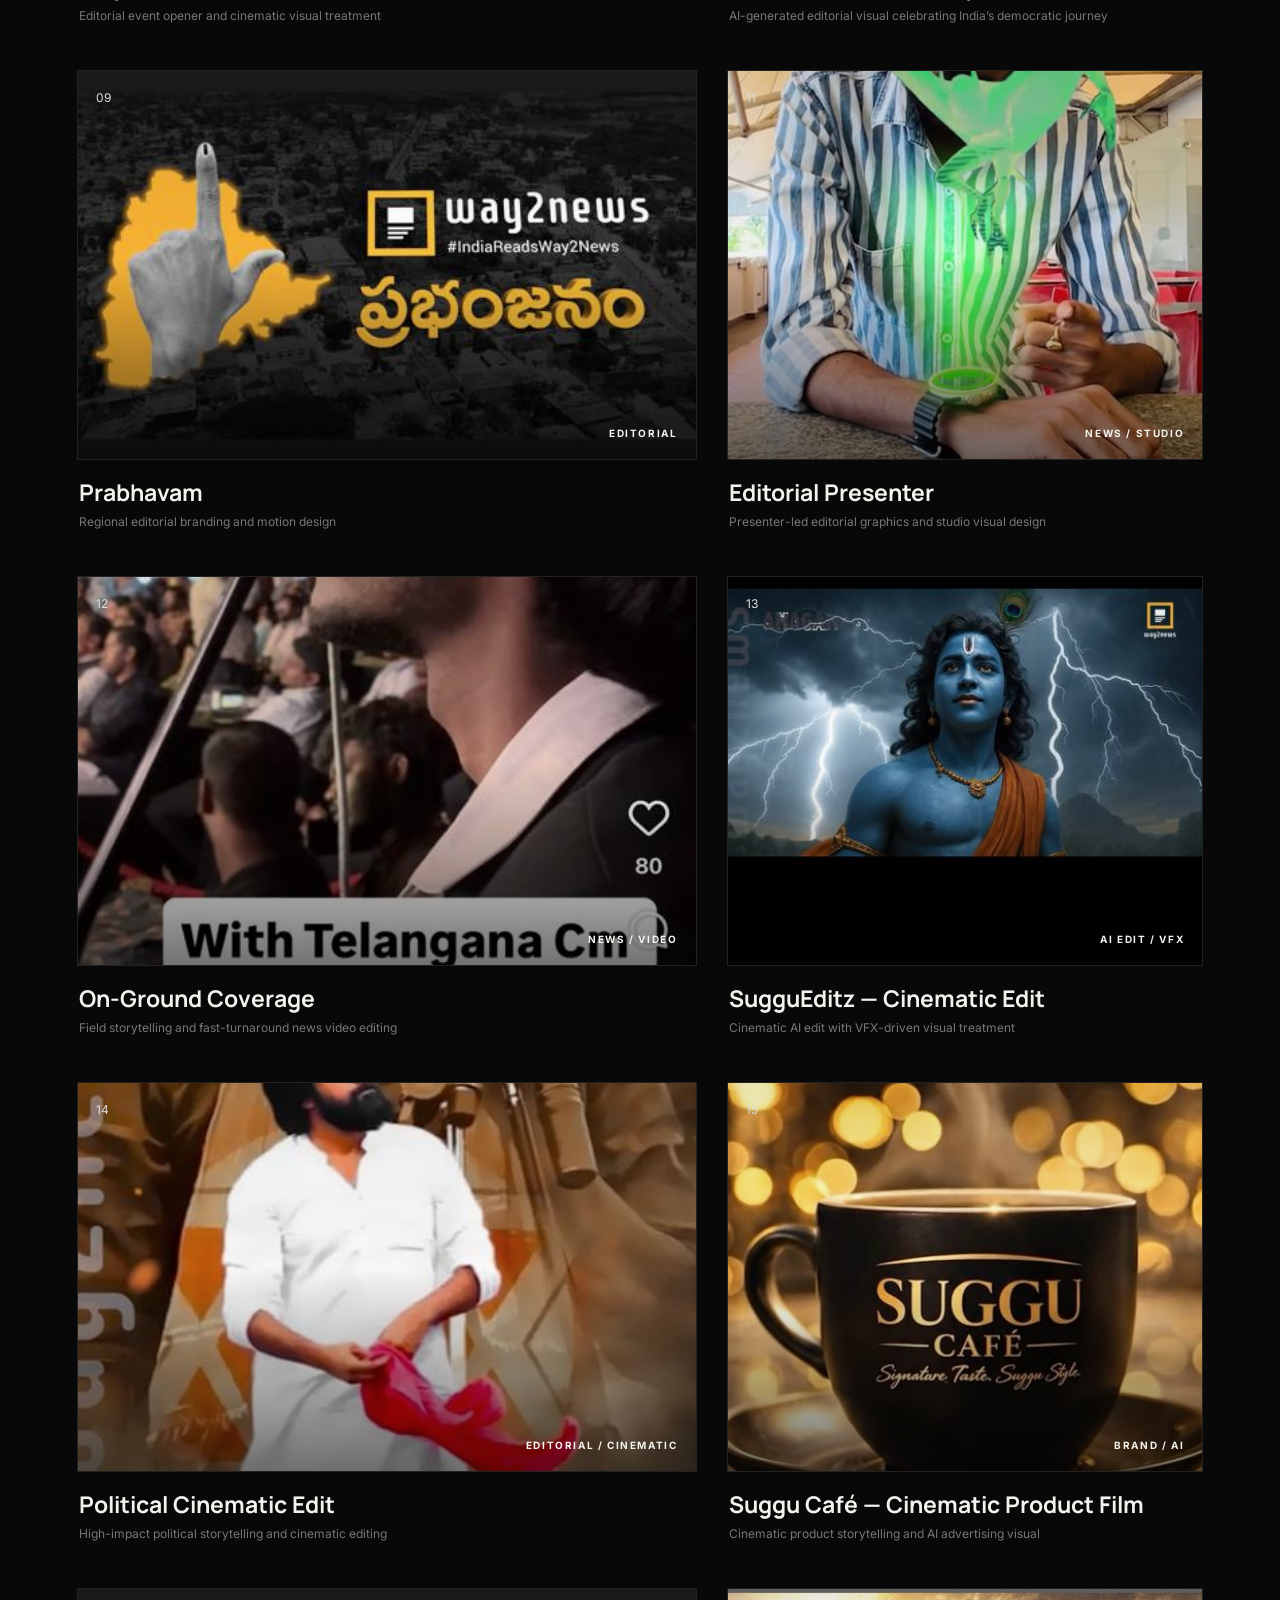
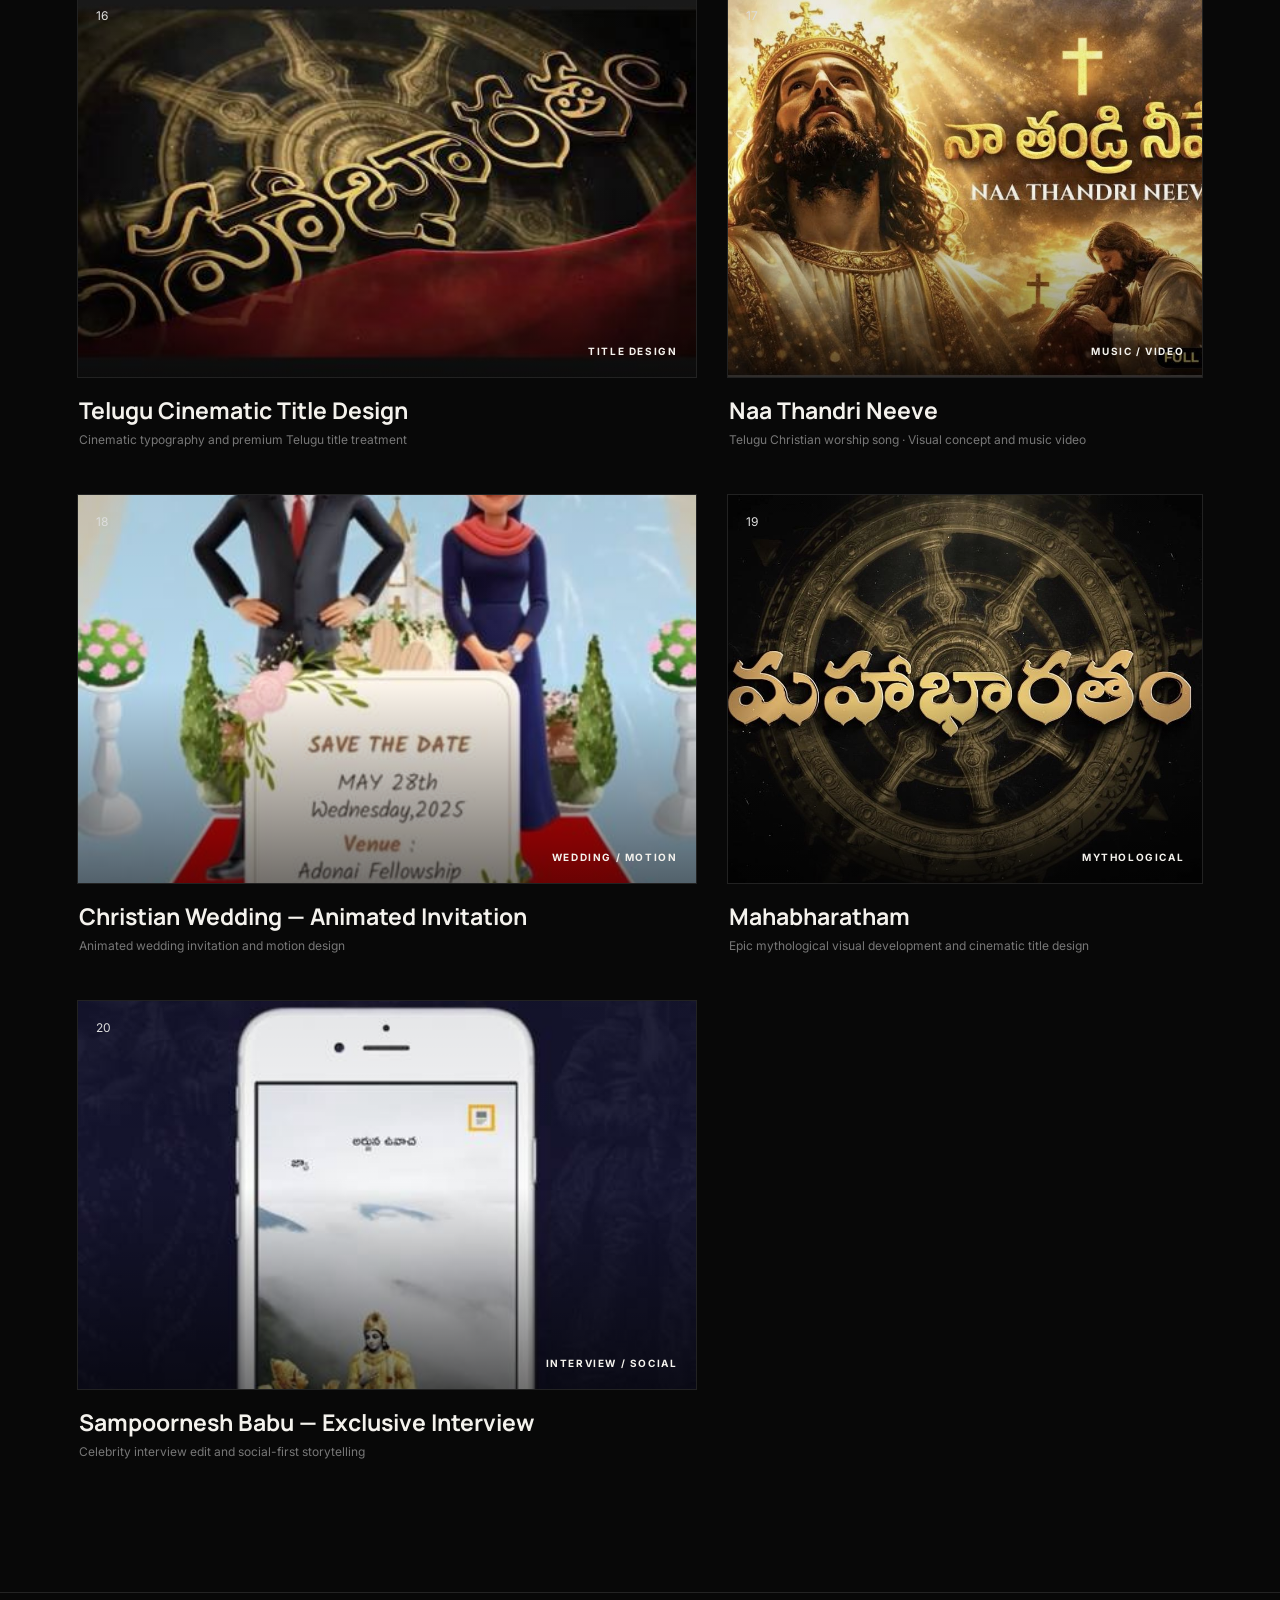
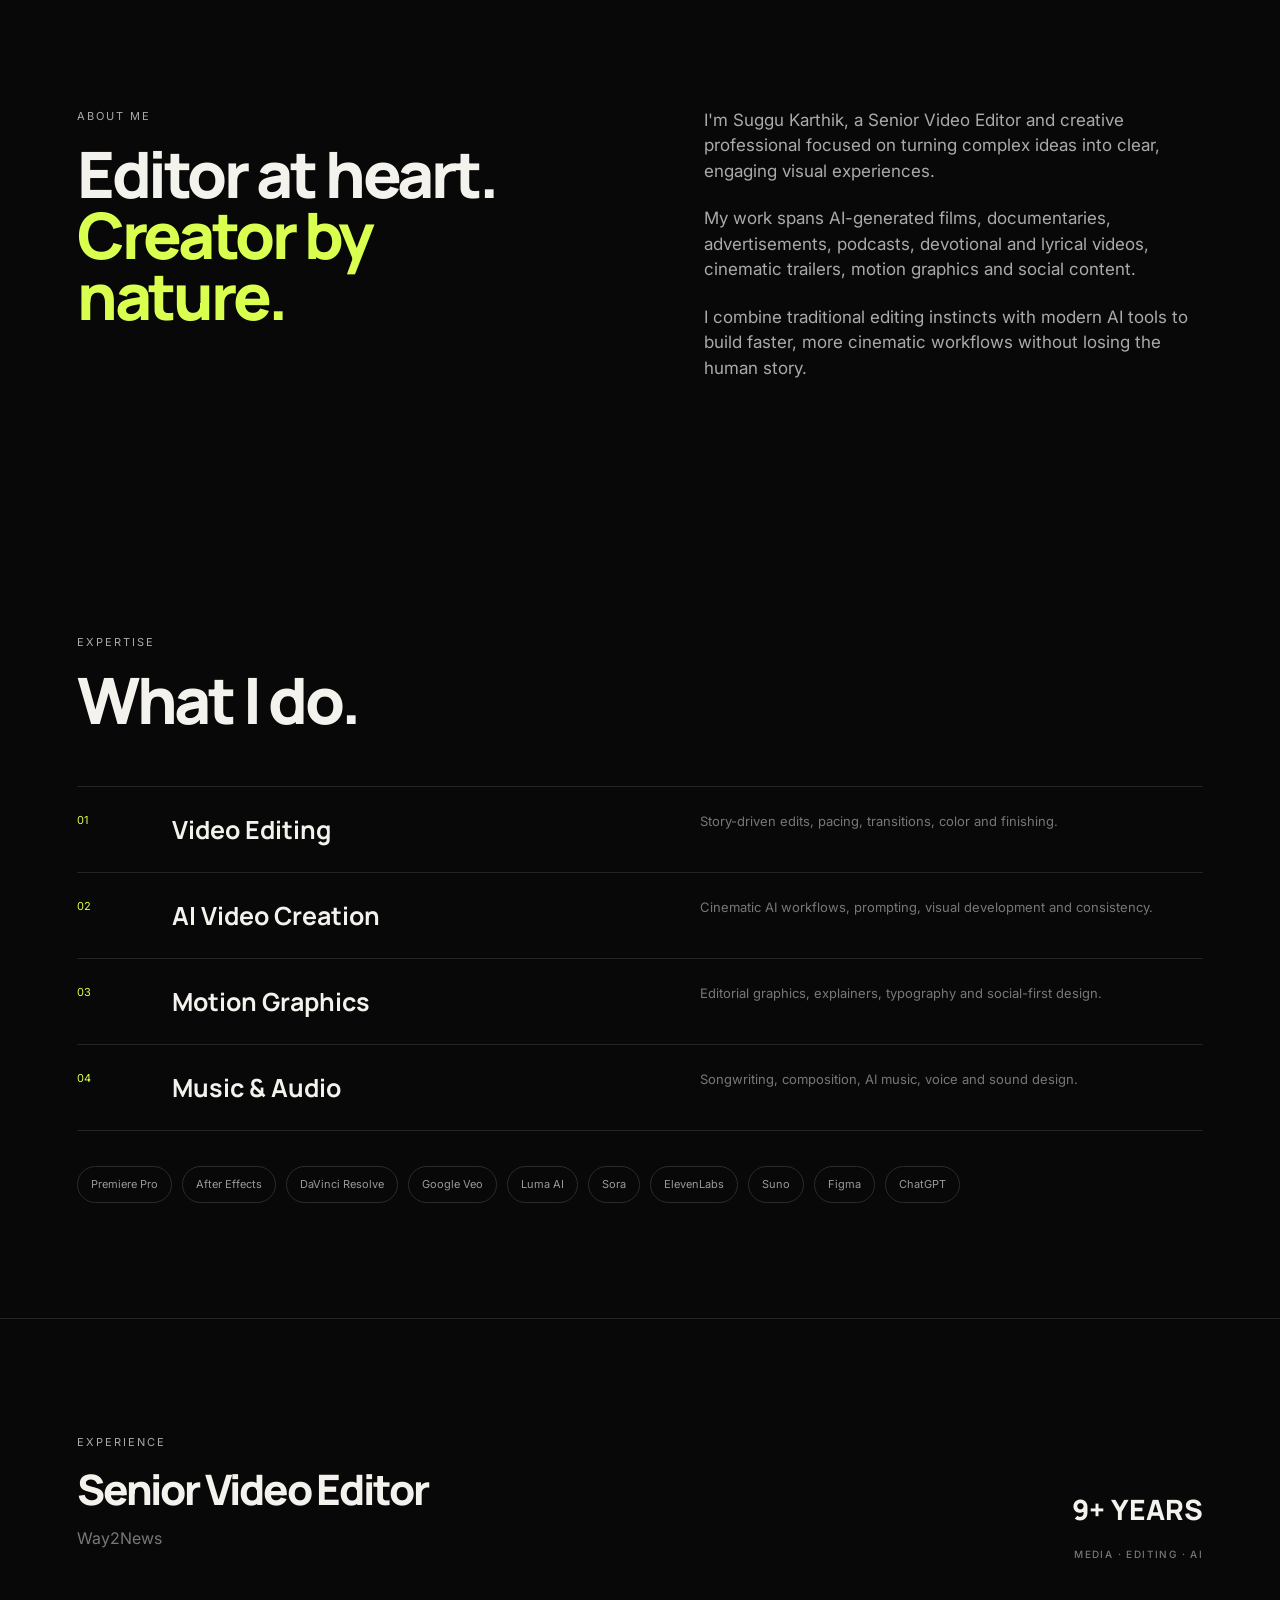
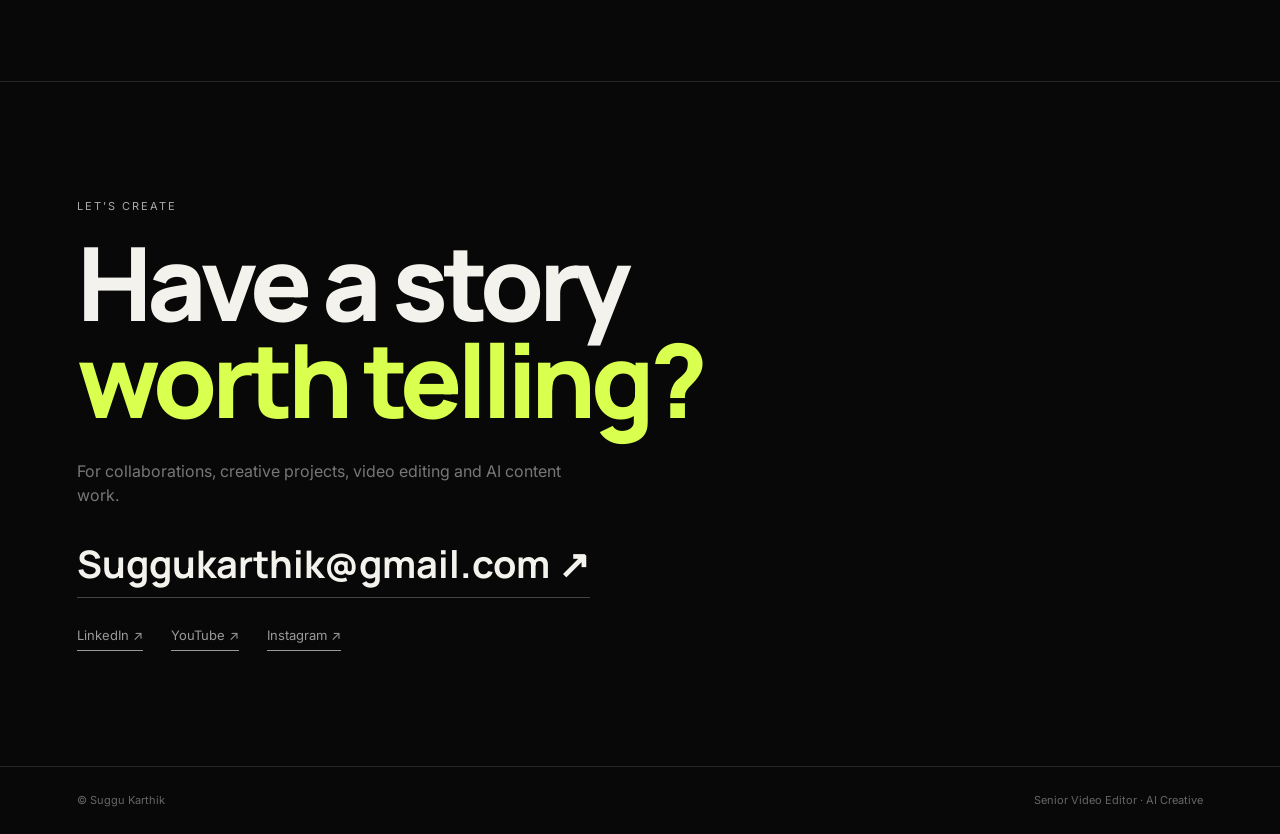
==== commit 701d1ac0: "Add portfolio filters and showreel CTA" ====
--- a/index.html
+++ b/index.html
@@ -53,13 +53,13 @@
 <h1>I turn ideas into <em>visual stories.</em></h1>
 <p class="lead">Senior Video Editor and AI Creative Artist crafting cinematic films, advertisements, documentaries, motion graphics and next-generation AI content.</p>
 <div class="hero-actions"><a class="button primary" href="#work">Explore my work <span>↗</span></a>
-<a class="button ghost" href="https://www.instagram.com/reel/DbGcvSLoEzR/?stkn=Y3hmNG1ocXl2amNw" target="_blank" rel="noopener">Watch showreel ↗</a></div>
+<a class="button ghost" href="https://www.instagram.com/reel/DbGcvSLoEzR/?stkn=Y3hmNG1ocXl2amNw" target="_blank" rel="noopener">▶ Watch showreel ↗</a></div>
 <div class="stats"><div><strong>9+</strong><span>Years experience</span></div><div><strong>2000+</strong><span>Creative projects</span></div><div><strong>AI</strong><span>Creative workflows</span></div></div></div>
 <div class="portrait-wrap"><div class="portrait-glow"></div><img src="assets/profile.jpg" alt="Suggu Karthik"><div class="portrait-tag">CREATIVE / 01</div></div></section>
 <section class="marquee"><div>VIDEO EDITING <span>✦</span> AI VIDEO <span>✦</span> MOTION DESIGN <span>✦</span> STORYTELLING <span>✦</span> MUSIC <span>✦</span> CREATIVE DIRECTION <span>✦</span></div></section>
 <section id="work" class="section"><div class="section-head"><div><p class="eyebrow">SELECTED WORK</p><h2>Work that moves.</h2></div>
 <p class="section-note">A curated selection of AI films, editorial storytelling, motion graphics, brand films, music and cinematic visual work.</p></div>
-<div class="work-grid real-work"><article class="project"><a href="assets/last-drop.jpg" target="_blank" rel="noopener"><div class="project-art project-photo"><img loading="lazy" src="assets/last-drop.jpg" alt="Last Drop"><span>01</span><b>AI CINEMATIC</b></div></a><div class="project-info"><h3>Last Drop</h3><p>Dystopian water-scarcity concept · AI film · Visual storytelling</p></div></article><article class="project"><a href="assets/last-breathe.jpg" target="_blank" rel="noopener"><div class="project-art project-photo"><img loading="lazy" src="assets/last-breathe.jpg" alt="Last Breathe"><span>02</span><b>AI CINEMATIC</b></div></a><div class="project-info"><h3>Last Breathe</h3><p>Future environmental story · AI filmmaking</p></div></article><article class="project"><a href="assets/anaganaga-ai-film.jpg" target="_blank" rel="noopener"><div class="project-art project-photo"><img loading="lazy" src="assets/anaganaga-ai-film.jpg" alt="Anaganaga"><span>03</span><b>AI FILM</b></div></a><div class="project-info"><h3>Anaganaga</h3><p>Mythological AI filmmaking and cinematic storytelling</p></div></article><article class="project"><a href="assets/krishna-cinematic.jpg" target="_blank" rel="noopener"><div class="project-art project-photo"><img loading="lazy" src="assets/krishna-cinematic.jpg" alt="Krishna — Cinematic Visual"><span>04</span><b>AI CINEMATIC</b></div></a><div class="project-info"><h3>Krishna — Cinematic Visual</h3><p>Epic AI visual development with film-grade lighting and composition</p></div></article><article class="project"><a href="assets/way2news-2000-vertical-videos.jpg" target="_blank" rel="noopener"><div class="project-art project-photo"><img loading="lazy" src="assets/way2news-2000-vertical-videos.jpg" alt="2000 Handcrafted Vertical Videos"><span>05</span><b>EDITORIAL VIDEO</b></div></a><div class="project-info"><h3>2000 Handcrafted Vertical Videos</h3><p>Way2News vertical storytelling and high-volume social video production</p></div></article><article class="project"><a href="assets/way2news-conclave.jpg" target="_blank" rel="noopener"><div class="project-art project-photo"><img loading="lazy" src="assets/way2news-conclave.jpg" alt="Way2News Conclave"><span>06</span><b>EVENT BRANDING</b></div></a><div class="project-info"><h3>Way2News Conclave</h3><p>Event identity, motion graphics and campaign visuals</p></div></article><article class="project"><a href="assets/way2news-conclave-2025.jpg" target="_blank" rel="noopener"><div class="project-art project-photo"><img loading="lazy" src="assets/way2news-conclave-2025.jpg" alt="Way2News Conclave 2025"><span>07</span><b>EVENT VISUALS</b></div></a><div class="project-info"><h3>Way2News Conclave 2025</h3><p>Editorial event opener and cinematic visual treatment</p></div></article><article class="project"><a href="assets/democracy-77-years.jpg" target="_blank" rel="noopener"><div class="project-art project-photo"><img loading="lazy" src="assets/democracy-77-years.jpg" alt="77 Years of Democracy"><span>08</span><b>AI EDITORIAL</b></div></a><div class="project-info"><h3>77 Years of Democracy</h3><p>AI-generated editorial visual celebrating India’s democratic journey</p></div></article><article class="project"><a href="assets/way2news-prabhavam.jpg" target="_blank" rel="noopener"><div class="project-art project-photo"><img loading="lazy" src="assets/way2news-prabhavam.jpg" alt="Prabhavam"><span>09</span><b>EDITORIAL</b></div></a><div class="project-info"><h3>Prabhavam</h3><p>Regional editorial branding and motion design</p></div></article><article class="project"><a href="assets/way2news-editorial-presenter-2.jpg" target="_blank" rel="noopener"><div class="project-art project-photo"><img loading="lazy" src="assets/way2news-editorial-presenter-2.jpg" alt="Editorial Presenter"><span>11</span><b>NEWS / STUDIO</b></div></a><div class="project-info"><h3>Editorial Presenter</h3><p>Presenter-led editorial graphics and studio visual design</p></div></article><article class="project"><a href="assets/way2news-revanth-reddy-on-ground.jpg" target="_blank" rel="noopener"><div class="project-art project-photo"><img loading="lazy" src="assets/way2news-revanth-reddy-on-ground.jpg" alt="On-Ground Coverage"><span>12</span><b>NEWS / VIDEO</b></div></a><div class="project-info"><h3>On-Ground Coverage</h3><p>Field storytelling and fast-turnaround news video editing</p></div></article><article class="project"><a href="assets/suggue-editz-cinematic.jpg" target="_blank" rel="noopener"><div class="project-art project-photo"><img loading="lazy" src="assets/suggue-editz-cinematic.jpg" alt="SugguEditz — Cinematic Edit"><span>13</span><b>AI EDIT / VFX</b></div></a><div class="project-info"><h3>SugguEditz — Cinematic Edit</h3><p>Cinematic AI edit with VFX-driven visual treatment</p></div></article><article class="project"><a href="assets/political-cinematic-edit.jpg" target="_blank" rel="noopener"><div class="project-art project-photo"><img loading="lazy" src="assets/political-cinematic-edit.jpg" alt="Political Cinematic Edit"><span>14</span><b>EDITORIAL / CINEMATIC</b></div></a><div class="project-info"><h3>Political Cinematic Edit</h3><p>High-impact political storytelling and cinematic editing</p></div></article><article class="project"><a href="assets/suggu-cafe-cinematic.jpg" target="_blank" rel="noopener"><div class="project-art project-photo"><img loading="lazy" src="assets/suggu-cafe-cinematic.jpg" alt="Suggu Café — Cinematic Product Film"><span>15</span><b>BRAND / AI</b></div></a><div class="project-info"><h3>Suggu Café — Cinematic Product Film</h3><p>Cinematic product storytelling and AI advertising visual</p></div></article><article class="project"><a href="assets/telugu-title-design.jpg" target="_blank" rel="noopener"><div class="project-art project-photo"><img loading="lazy" src="assets/telugu-title-design.jpg" alt="Telugu Cinematic Title Design"><span>16</span><b>TITLE DESIGN</b></div></a><div class="project-info"><h3>Telugu Cinematic Title Design</h3><p>Cinematic typography and premium Telugu title treatment</p></div></article><article class="project"><a href="assets/christian-song.jpg" target="_blank" rel="noopener"><div class="project-art project-photo"><img loading="lazy" src="assets/christian-song.jpg" alt="Naa Thandri Neeve"><span>17</span><b>MUSIC / VIDEO</b></div></a><div class="project-info"><h3>Naa Thandri Neeve</h3><p>Telugu Christian worship song · Visual concept and music video</p></div></article><article class="project"><a href="assets/christian-wedding-invitation-animation.jpg" target="_blank" rel="noopener"><div class="project-art project-photo"><img loading="lazy" src="assets/christian-wedding-invitation-animation.jpg" alt="Christian Wedding — Animated Invitation"><span>18</span><b>WEDDING / MOTION</b></div></a><div class="project-info"><h3>Christian Wedding — Animated Invitation</h3><p>Animated wedding invitation and motion design</p></div></article><article class="project"><a href="assets/mahabharatham.jpg" target="_blank" rel="noopener"><div class="project-art project-photo"><img loading="lazy" src="assets/mahabharatham.jpg" alt="Mahabharatham"><span>19</span><b>MYTHOLOGICAL</b></div></a><div class="project-info"><h3>Mahabharatham</h3><p>Epic mythological visual development and cinematic title design</p></div></article><article class="project"><a href="assets/sampornesh-babu-interview.jpg" target="_blank" rel="noopener"><div class="project-art project-photo"><img loading="lazy" src="assets/sampornesh-babu-interview.jpg" alt="Sampoornesh Babu — Exclusive Interview"><span>20</span><b>INTERVIEW / SOCIAL</b></div></a><div class="project-info"><h3>Sampoornesh Babu — Exclusive Interview</h3><p>Celebrity interview edit and social-first storytelling</p></div></article></div></section>
+<div class="portfolio-filters" aria-label="Portfolio filters"><button class="filter-btn active" data-filter="all">All</button><button class="filter-btn" data-filter="ai">AI Films</button><button class="filter-btn" data-filter="editorial">Editing</button><button class="filter-btn" data-filter="motion">Motion Graphics</button><button class="filter-btn" data-filter="brand">Branding</button><button class="filter-btn" data-filter="music">Music</button></div><div class="work-grid real-work"><article class="project project-card" data-category="ai"><a href="assets/last-drop.jpg" target="_blank" rel="noopener"><div class="project-art project-photo"><img loading="lazy" src="assets/last-drop.jpg" alt="Last Drop"><span>01</span><b>AI CINEMATIC</b></div></a><div class="project-info"><h3>Last Drop</h3><p>Dystopian water-scarcity concept · AI film · Visual storytelling</p></div></article><article class="project project-card" data-category="ai"><a href="assets/last-breathe.jpg" target="_blank" rel="noopener"><div class="project-art project-photo"><img loading="lazy" src="assets/last-breathe.jpg" alt="Last Breathe"><span>02</span><b>AI CINEMATIC</b></div></a><div class="project-info"><h3>Last Breathe</h3><p>Future environmental story · AI filmmaking</p></div></article><article class="project project-card" data-category="ai"><a href="assets/anaganaga-ai-film.jpg" target="_blank" rel="noopener"><div class="project-art project-photo"><img loading="lazy" src="assets/anaganaga-ai-film.jpg" alt="Anaganaga"><span>03</span><b>AI FILM</b></div></a><div class="project-info"><h3>Anaganaga</h3><p>Mythological AI filmmaking and cinematic storytelling</p></div></article><article class="project project-card" data-category="ai"><a href="assets/krishna-cinematic.jpg" target="_blank" rel="noopener"><div class="project-art project-photo"><img loading="lazy" src="assets/krishna-cinematic.jpg" alt="Krishna — Cinematic Visual"><span>04</span><b>AI CINEMATIC</b></div></a><div class="project-info"><h3>Krishna — Cinematic Visual</h3><p>Epic AI visual development with film-grade lighting and composition</p></div></article><article class="project project-card" data-category="editorial"><a href="assets/way2news-2000-vertical-videos.jpg" target="_blank" rel="noopener"><div class="project-art project-photo"><img loading="lazy" src="assets/way2news-2000-vertical-videos.jpg" alt="2000 Handcrafted Vertical Videos"><span>05</span><b>EDITORIAL VIDEO</b></div></a><div class="project-info"><h3>2000 Handcrafted Vertical Videos</h3><p>Way2News vertical storytelling and high-volume social video production</p></div></article><article class="project project-card" data-category="brand"><a href="assets/way2news-conclave.jpg" target="_blank" rel="noopener"><div class="project-art project-photo"><img loading="lazy" src="assets/way2news-conclave.jpg" alt="Way2News Conclave"><span>06</span><b>EVENT BRANDING</b></div></a><div class="project-info"><h3>Way2News Conclave</h3><p>Event identity, motion graphics and campaign visuals</p></div></article><article class="project project-card" data-category="brand"><a href="assets/way2news-conclave-2025.jpg" target="_blank" rel="noopener"><div class="project-art project-photo"><img loading="lazy" src="assets/way2news-conclave-2025.jpg" alt="Way2News Conclave 2025"><span>07</span><b>EVENT VISUALS</b></div></a><div class="project-info"><h3>Way2News Conclave 2025</h3><p>Editorial event opener and cinematic visual treatment</p></div></article><article class="project project-card" data-category="editorial"><a href="assets/democracy-77-years.jpg" target="_blank" rel="noopener"><div class="project-art project-photo"><img loading="lazy" src="assets/democracy-77-years.jpg" alt="77 Years of Democracy"><span>08</span><b>AI EDITORIAL</b></div></a><div class="project-info"><h3>77 Years of Democracy</h3><p>AI-generated editorial visual celebrating India’s democratic journey</p></div></article><article class="project project-card" data-category="editorial"><a href="assets/way2news-prabhavam.jpg" target="_blank" rel="noopener"><div class="project-art project-photo"><img loading="lazy" src="assets/way2news-prabhavam.jpg" alt="Prabhavam"><span>09</span><b>EDITORIAL</b></div></a><div class="project-info"><h3>Prabhavam</h3><p>Regional editorial branding and motion design</p></div></article><article class="project project-card" data-category="motion"><a href="assets/way2news-editorial-presenter-2.jpg" target="_blank" rel="noopener"><div class="project-art project-photo"><img loading="lazy" src="assets/way2news-editorial-presenter-2.jpg" alt="Editorial Presenter"><span>11</span><b>NEWS / STUDIO</b></div></a><div class="project-info"><h3>Editorial Presenter</h3><p>Presenter-led editorial graphics and studio visual design</p></div></article><article class="project project-card" data-category="editorial"><a href="assets/way2news-revanth-reddy-on-ground.jpg" target="_blank" rel="noopener"><div class="project-art project-photo"><img loading="lazy" src="assets/way2news-revanth-reddy-on-ground.jpg" alt="On-Ground Coverage"><span>12</span><b>NEWS / VIDEO</b></div></a><div class="project-info"><h3>On-Ground Coverage</h3><p>Field storytelling and fast-turnaround news video editing</p></div></article><article class="project project-card" data-category="motion"><a href="assets/suggue-editz-cinematic.jpg" target="_blank" rel="noopener"><div class="project-art project-photo"><img loading="lazy" src="assets/suggue-editz-cinematic.jpg" alt="SugguEditz — Cinematic Edit"><span>13</span><b>AI EDIT / VFX</b></div></a><div class="project-info"><h3>SugguEditz — Cinematic Edit</h3><p>Cinematic AI edit with VFX-driven visual treatment</p></div></article><article class="project project-card" data-category="editorial"><a href="assets/political-cinematic-edit.jpg" target="_blank" rel="noopener"><div class="project-art project-photo"><img loading="lazy" src="assets/political-cinematic-edit.jpg" alt="Political Cinematic Edit"><span>14</span><b>EDITORIAL / CINEMATIC</b></div></a><div class="project-info"><h3>Political Cinematic Edit</h3><p>High-impact political storytelling and cinematic editing</p></div></article><article class="project project-card" data-category="brand"><a href="assets/suggu-cafe-cinematic.jpg" target="_blank" rel="noopener"><div class="project-art project-photo"><img loading="lazy" src="assets/suggu-cafe-cinematic.jpg" alt="Suggu Café — Cinematic Product Film"><span>15</span><b>BRAND / AI</b></div></a><div class="project-info"><h3>Suggu Café — Cinematic Product Film</h3><p>Cinematic product storytelling and AI advertising visual</p></div></article><article class="project project-card" data-category="motion"><a href="assets/telugu-title-design.jpg" target="_blank" rel="noopener"><div class="project-art project-photo"><img loading="lazy" src="assets/telugu-title-design.jpg" alt="Telugu Cinematic Title Design"><span>16</span><b>TITLE DESIGN</b></div></a><div class="project-info"><h3>Telugu Cinematic Title Design</h3><p>Cinematic typography and premium Telugu title treatment</p></div></article><article class="project project-card" data-category="music"><a href="assets/christian-song.jpg" target="_blank" rel="noopener"><div class="project-art project-photo"><img loading="lazy" src="assets/christian-song.jpg" alt="Naa Thandri Neeve"><span>17</span><b>MUSIC / VIDEO</b></div></a><div class="project-info"><h3>Naa Thandri Neeve</h3><p>Telugu Christian worship song · Visual concept and music video</p></div></article><article class="project project-card" data-category="motion"><a href="assets/christian-wedding-invitation-animation.jpg" target="_blank" rel="noopener"><div class="project-art project-photo"><img loading="lazy" src="assets/christian-wedding-invitation-animation.jpg" alt="Christian Wedding — Animated Invitation"><span>18</span><b>WEDDING / MOTION</b></div></a><div class="project-info"><h3>Christian Wedding — Animated Invitation</h3><p>Animated wedding invitation and motion design</p></div></article><article class="project project-card" data-category="ai"><a href="assets/mahabharatham.jpg" target="_blank" rel="noopener"><div class="project-art project-photo"><img loading="lazy" src="assets/mahabharatham.jpg" alt="Mahabharatham"><span>19</span><b>MYTHOLOGICAL</b></div></a><div class="project-info"><h3>Mahabharatham</h3><p>Epic mythological visual development and cinematic title design</p></div></article><article class="project project-card" data-category="editorial"><a href="assets/sampornesh-babu-interview.jpg" target="_blank" rel="noopener"><div class="project-art project-photo"><img loading="lazy" src="assets/sampornesh-babu-interview.jpg" alt="Sampoornesh Babu — Exclusive Interview"><span>20</span><b>INTERVIEW / SOCIAL</b></div></a><div class="project-info"><h3>Sampoornesh Babu — Exclusive Interview</h3><p>Celebrity interview edit and social-first storytelling</p></div></article></div></section>
 <section id="about" class="about section"><div><p class="eyebrow">ABOUT ME</p><h2>Editor at heart.<br><em>Creator by nature.</em></h2></div>
 <div class="about-copy"><p>I'm Suggu Karthik, a Senior Video Editor and creative professional focused on turning complex ideas into clear, engaging visual experiences.</p>
 <p>My work spans AI-generated films, documentaries, advertisements, podcasts, devotional and lyrical videos, cinematic trailers, motion graphics and social content.</p>
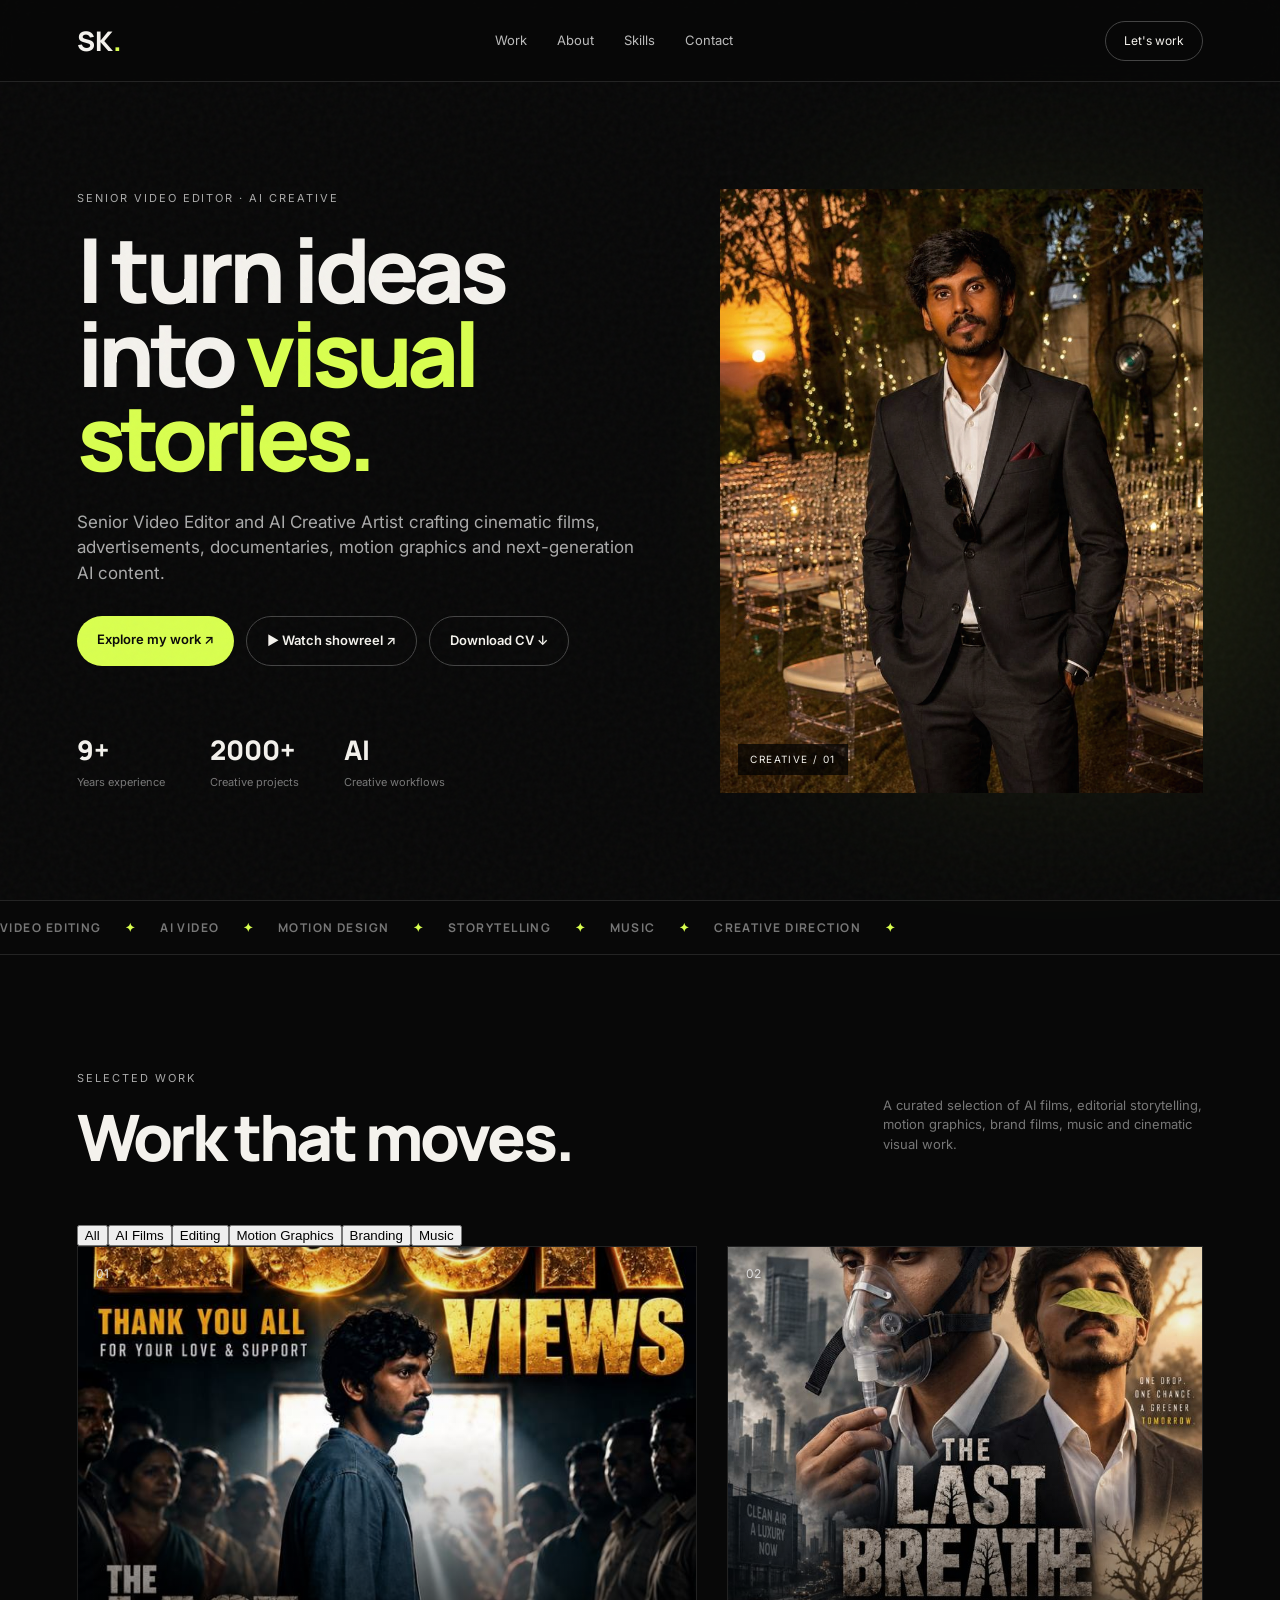
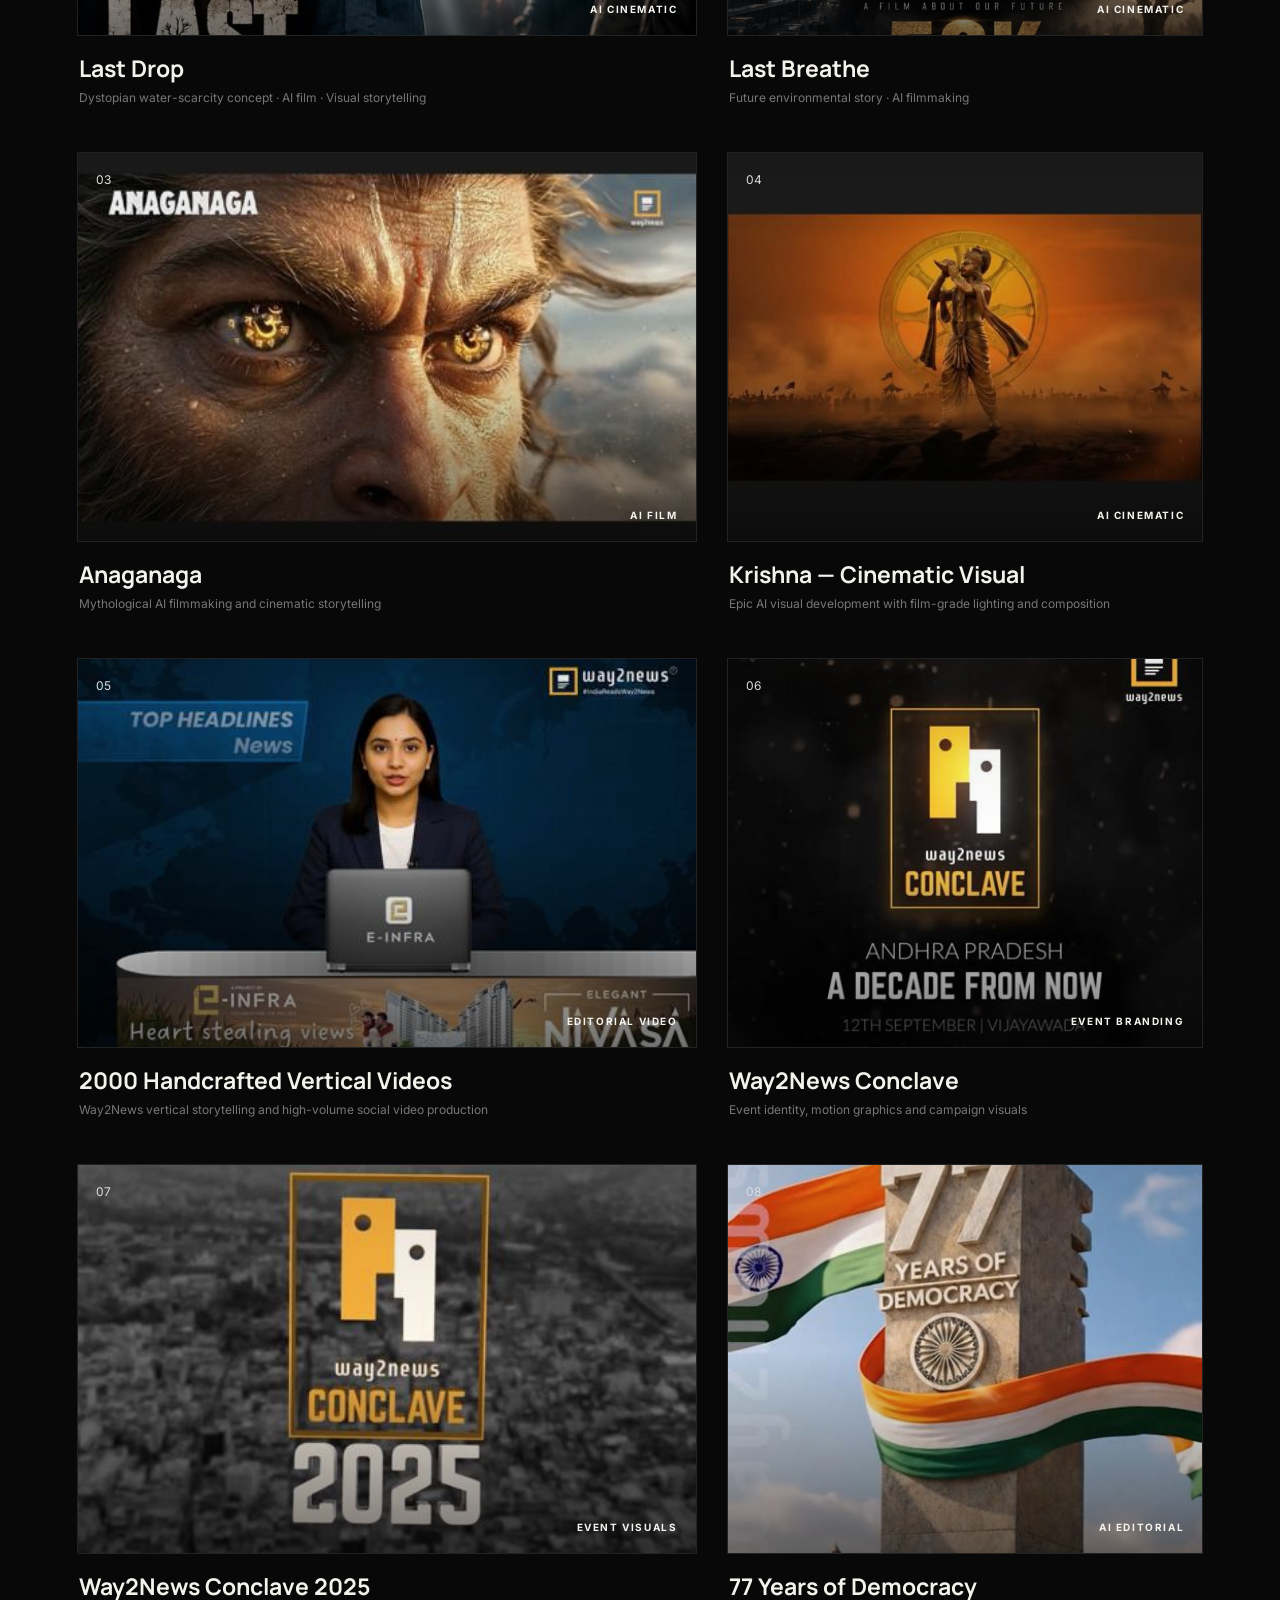
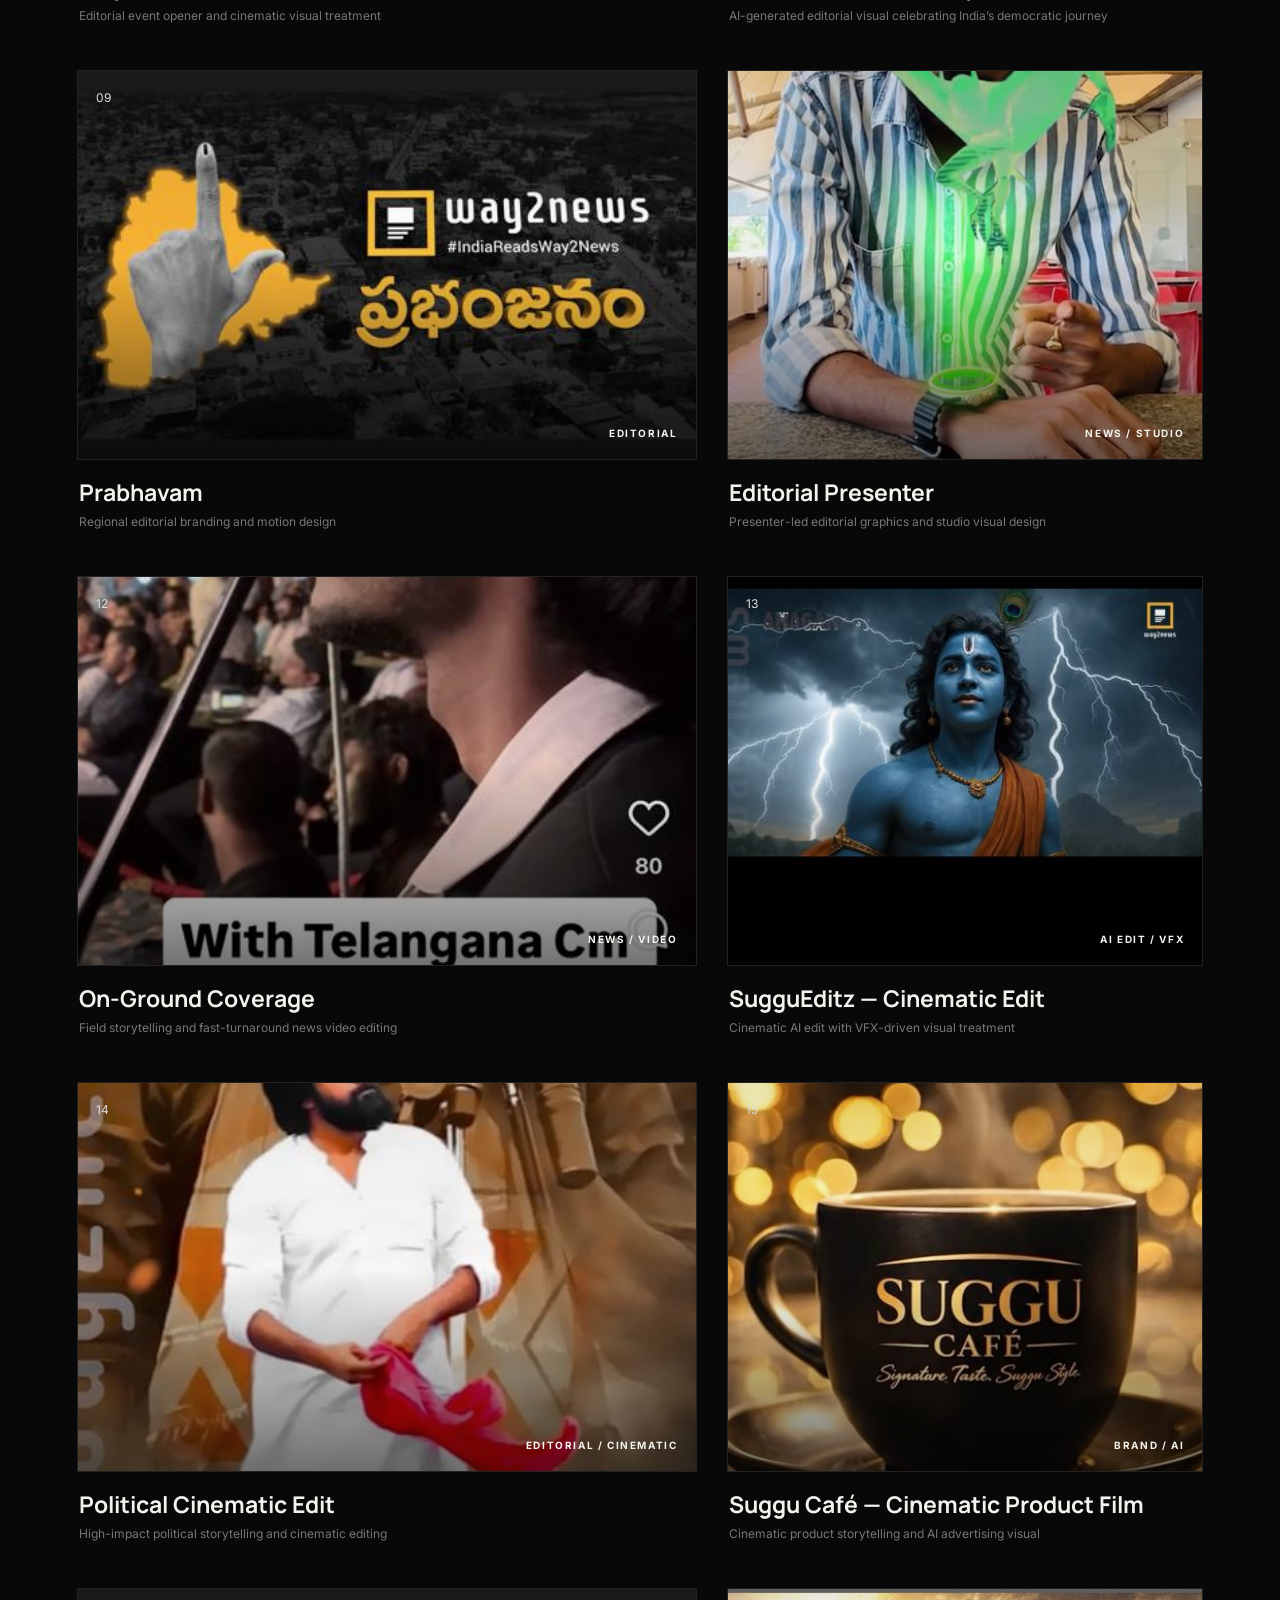
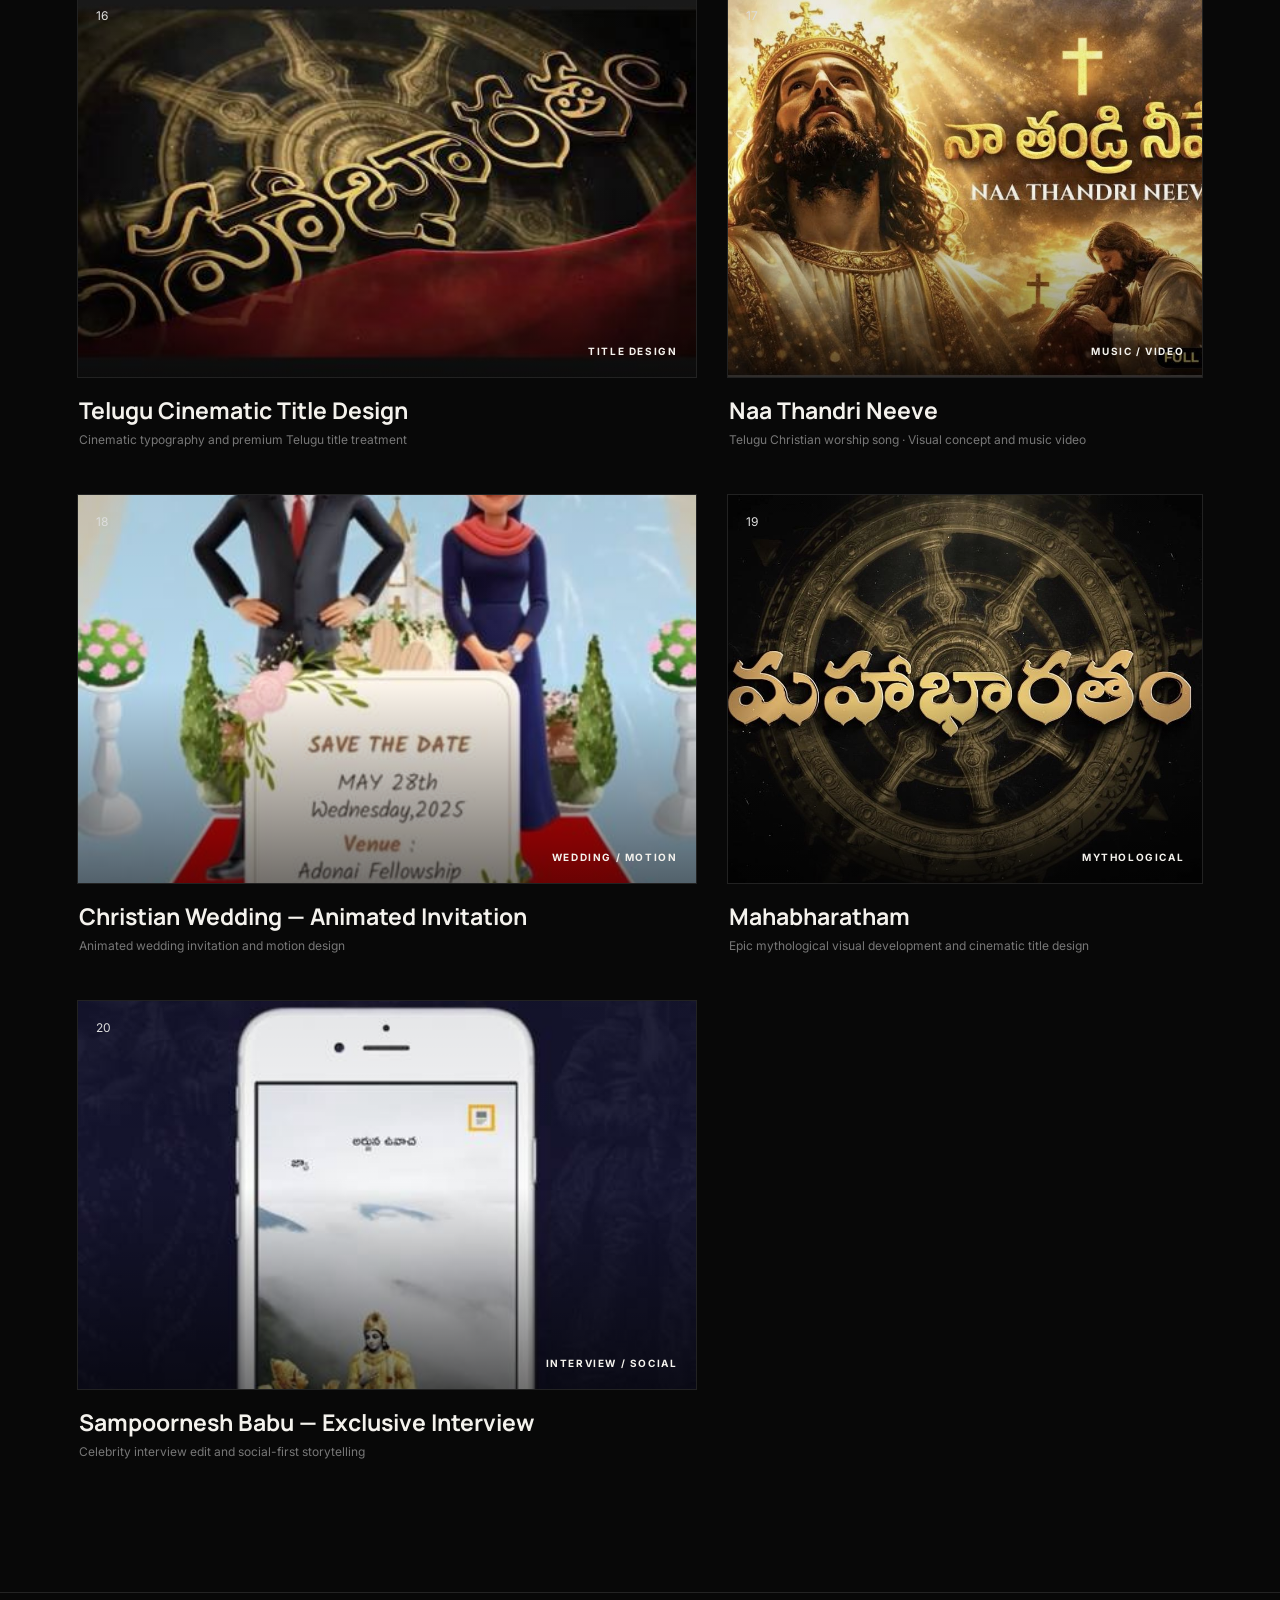
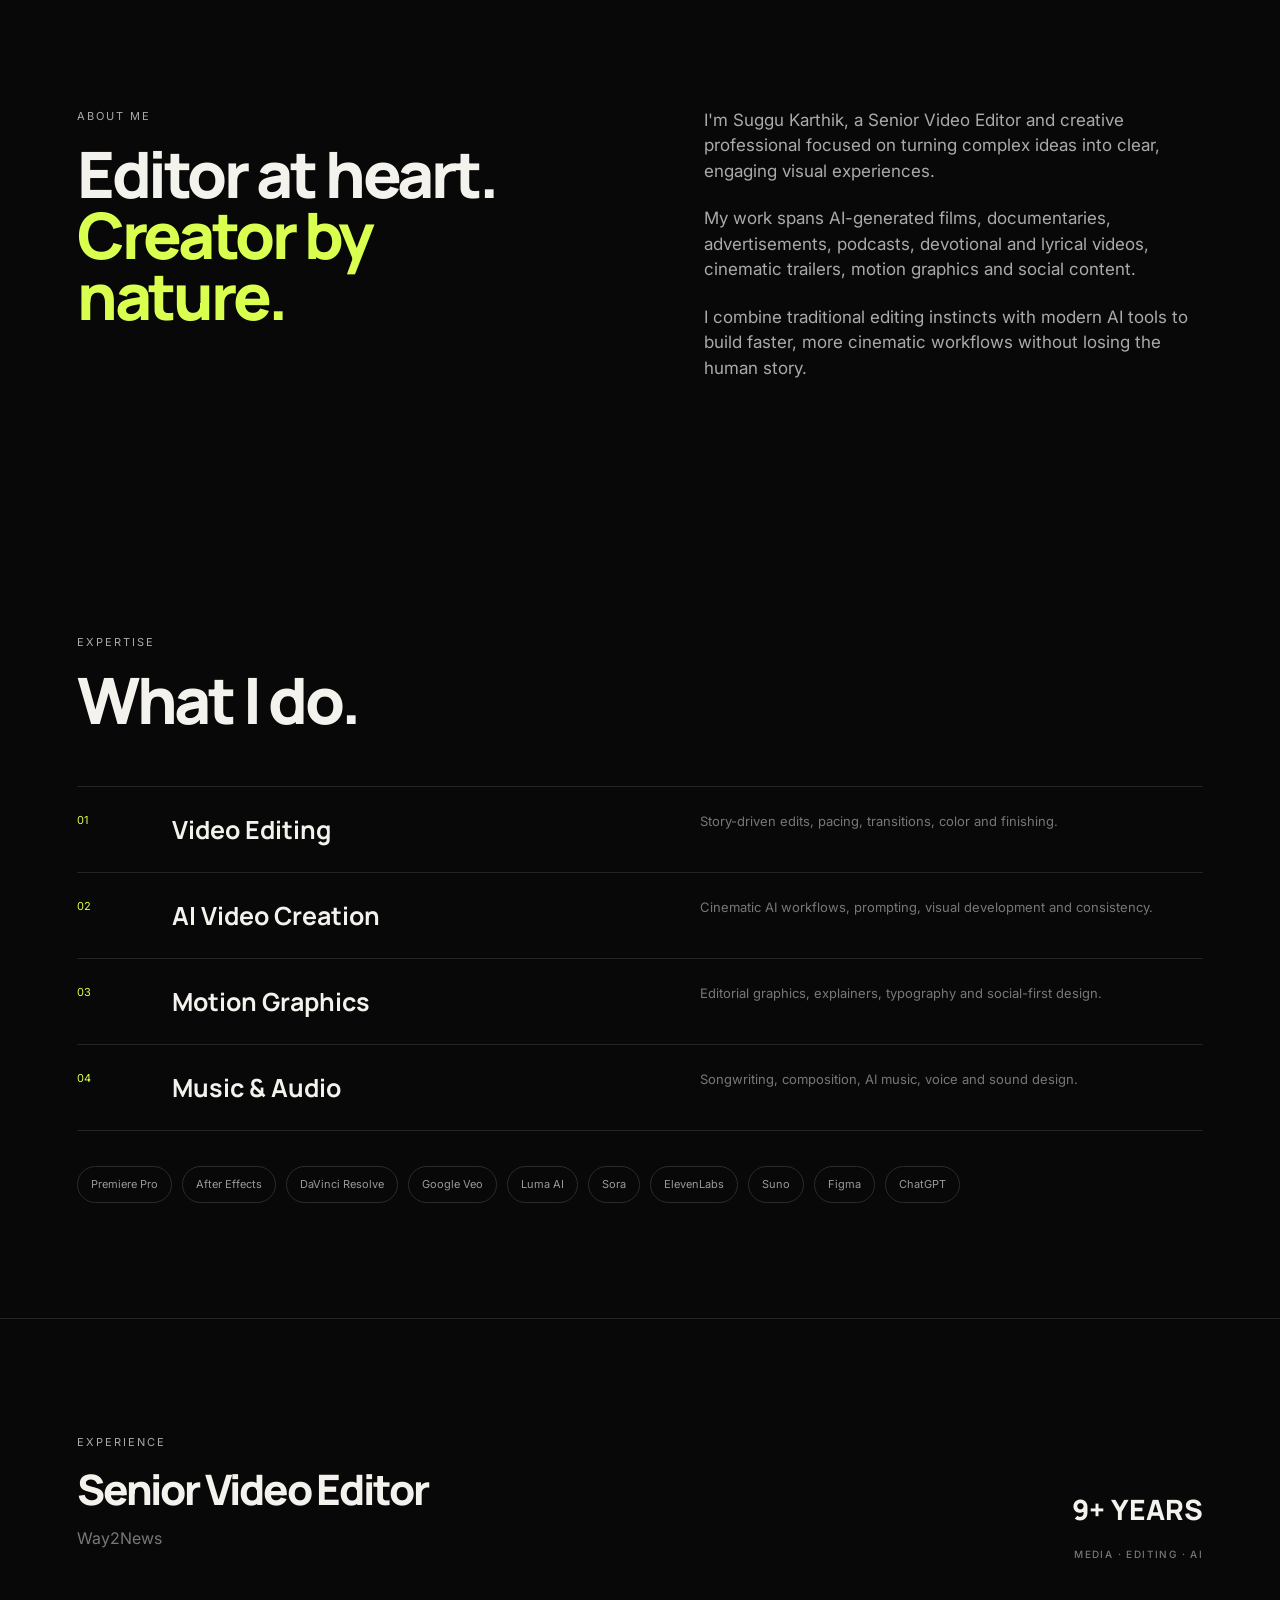
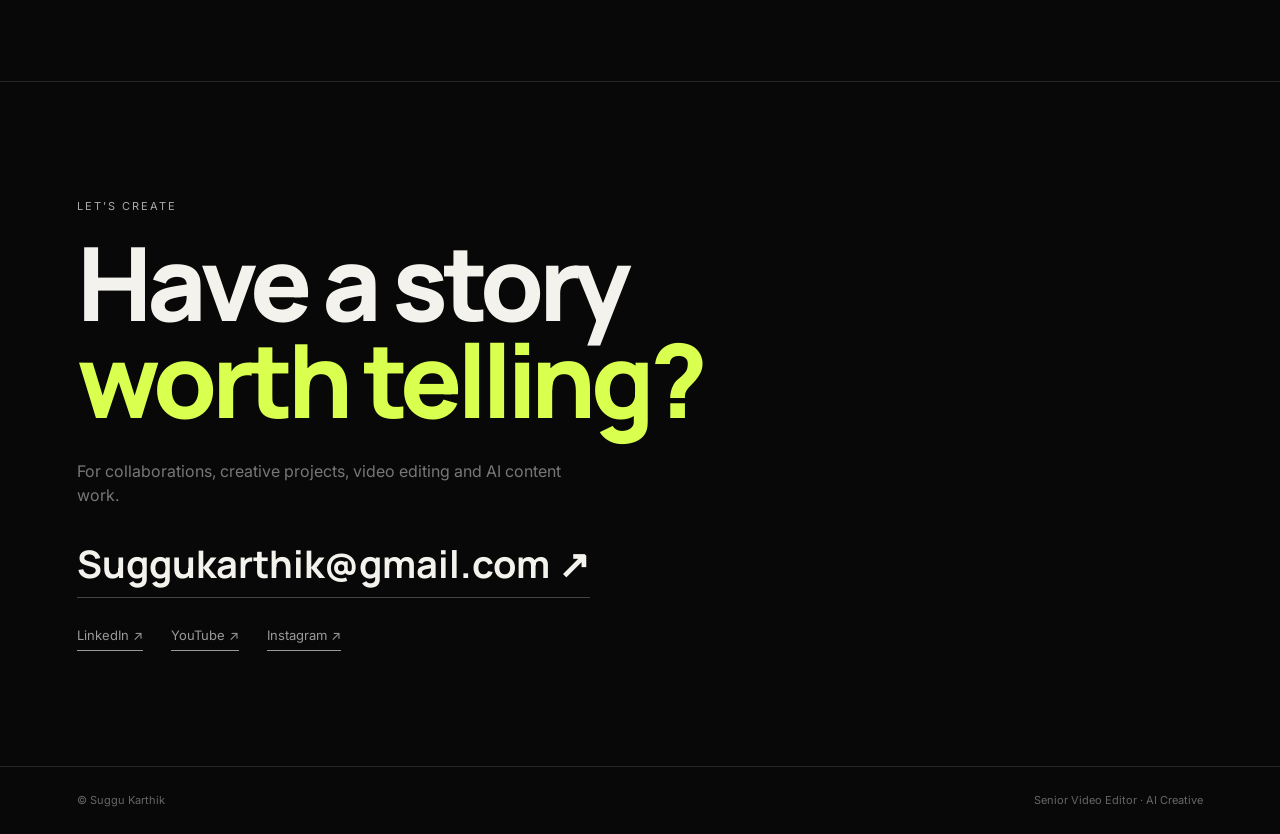
==== commit 4489174c: "Add downloadable CV button" ====
--- a/index.html
+++ b/index.html
@@ -2,7 +2,20 @@
 <html lang="en">
 <head>
 <meta charset="UTF-8"><meta name="viewport" content="width=device-width,initial-scale=1">
-<meta name="description" content="Suggu Karthik — Senior Video Editor, AI Video Creator and Creative Artist.">
+<meta name="description" content="Suggu Karthik — Senior Video Editor, AI Video Creator and Creative Artist based in Hyderabad. 9+ years of visual storytelling, editing, motion graphics and AI video production.">
+<meta name="keywords" content="Suggu Karthik, Senior Video Editor, AI Video Creator, Video Editor Hyderabad, Motion Graphics Artist, Way2News, AI Video, Premiere Pro, After Effects">
+<meta name="author" content="Suggu Karthik">
+<meta name="robots" content="index, follow">
+<link rel="canonical" href="https://suggu-portfolio.github.io/suggu-portfolio/">
+<meta property="og:type" content="website">
+<meta property="og:title" content="Suggu Karthik — Senior Video Editor & AI Video Creator">
+<meta property="og:description" content="Portfolio of Suggu Karthik — Senior Video Editor, AI Video Creator and Creative Artist.">
+<meta property="og:url" content="https://suggu-portfolio.github.io/suggu-portfolio/">
+<meta property="og:image" content="https://suggu-portfolio.github.io/suggu-portfolio/assets/profile.jpg">
+<meta name="twitter:card" content="summary_large_image">
+<meta name="twitter:title" content="Suggu Karthik — Creative Portfolio">
+<meta name="twitter:description" content="Senior Video Editor, AI Video Creator and Creative Artist.">
+<meta name="twitter:image" content="https://suggu-portfolio.github.io/suggu-portfolio/assets/profile.jpg">
 <title>Suggu Karthik — Creative Portfolio</title>
 <link rel="preconnect" href="https://fonts.googleapis.com"><link rel="preconnect" href="https://fonts.gstatic.com" crossorigin>
 <link href="https://fonts.googleapis.com/css2?family=Inter:wght@400;500;600;700;800&family=Manrope:wght@600;700;800&display=swap" rel="stylesheet">
@@ -43,7 +56,7 @@
 .socials a{color:inherit;text-decoration:none;border-bottom:1px solid currentColor;padding-bottom:5px}
 @media(max-width:800px){.nav nav{display:none}.hero{grid-template-columns:1fr}.portrait-wrap{order:-1}.work-grid{grid-template-columns:1fr!important}.project-large,.project-wide{grid-column:auto!important}.stats{grid-template-columns:1fr 1fr}.section-head{display:block}.section-note{margin-top:18px}.socials{gap:18px}}
 </style>
-</head>
+<script type="application/ld+json">{"@context":"https://schema.org","@type":"Person","name":"Suggu Karthik","jobTitle":"Senior Video Editor","url":"https://suggu-portfolio.github.io/suggu-portfolio/","email":"mailto:Suggukarthik@gmail.com","sameAs":["https://in.linkedin.com/in/suggu-karthik-877ab2207","https://www.instagram.com/reel/DbGcvSLoEzR/","https://www.youtube.com/channel/UCVB6SY7SNkk5Vnqf_Yr53yg"],"knowsAbout":["Video Editing","AI Video Creation","Motion Graphics","Creative Direction","Premiere Pro","After Effects","DaVinci Resolve"]}</script></head>
 <body><div class="noise"></div>
 <header class="nav"><a class="logo" href="#top">SK<span>.</span></a>
 <nav><a href="#work">Work</a><a href="#about">About</a><a href="#skills">Skills</a><a href="#contact">Contact</a></nav>
@@ -53,7 +66,8 @@
 <h1>I turn ideas into <em>visual stories.</em></h1>
 <p class="lead">Senior Video Editor and AI Creative Artist crafting cinematic films, advertisements, documentaries, motion graphics and next-generation AI content.</p>
 <div class="hero-actions"><a class="button primary" href="#work">Explore my work <span>↗</span></a>
-<a class="button ghost" href="https://www.instagram.com/reel/DbGcvSLoEzR/?stkn=Y3hmNG1ocXl2amNw" target="_blank" rel="noopener">▶ Watch showreel ↗</a></div>
+<a class="button ghost" href="https://www.instagram.com/reel/DbGcvSLoEzR/?stkn=Y3hmNG1ocXl2amNw" target="_blank" rel="noopener">▶ Watch showreel ↗</a>
+<a class="button ghost" href="assets/suggu-karthik-cv.pdf" target="_blank" rel="noopener" download>Download CV ↓</a></div>
 <div class="stats"><div><strong>9+</strong><span>Years experience</span></div><div><strong>2000+</strong><span>Creative projects</span></div><div><strong>AI</strong><span>Creative workflows</span></div></div></div>
 <div class="portrait-wrap"><div class="portrait-glow"></div><img src="assets/profile.jpg" alt="Suggu Karthik"><div class="portrait-tag">CREATIVE / 01</div></div></section>
 <section class="marquee"><div>VIDEO EDITING <span>✦</span> AI VIDEO <span>✦</span> MOTION DESIGN <span>✦</span> STORYTELLING <span>✦</span> MUSIC <span>✦</span> CREATIVE DIRECTION <span>✦</span></div></section>
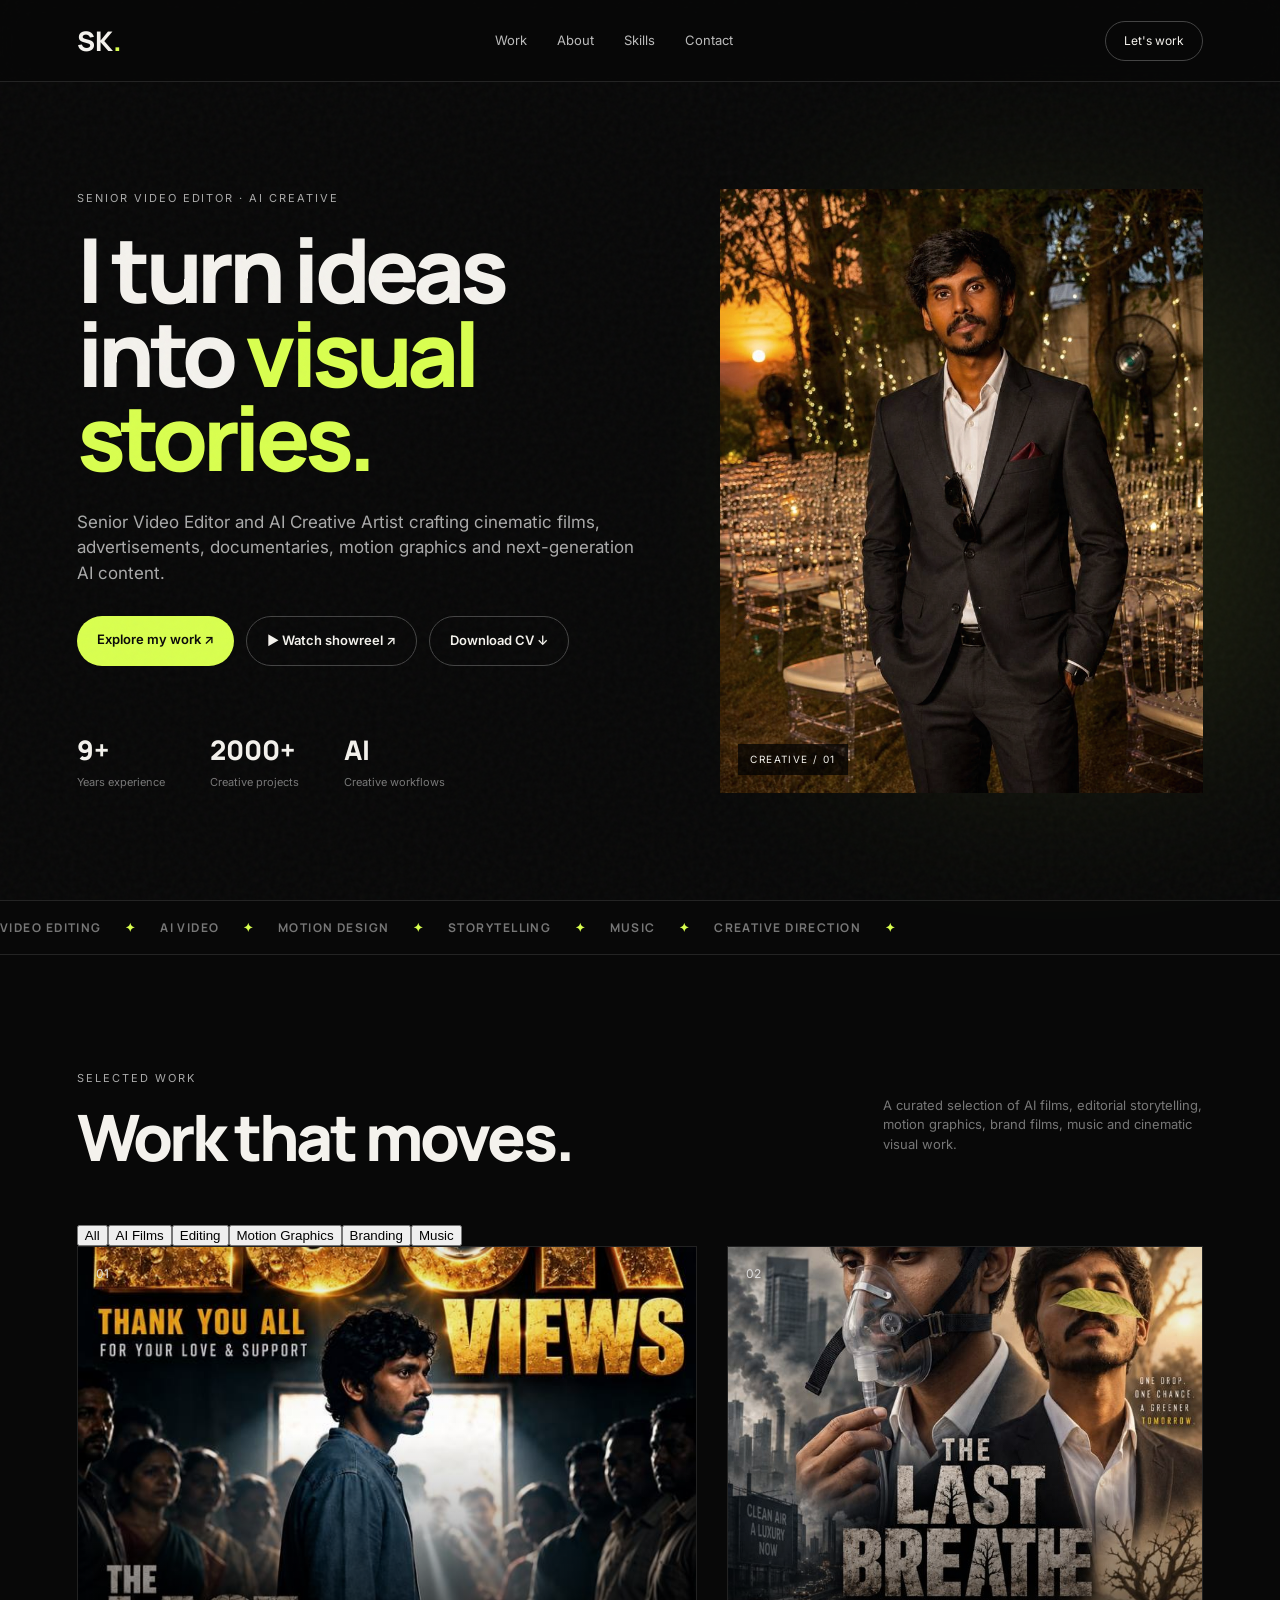
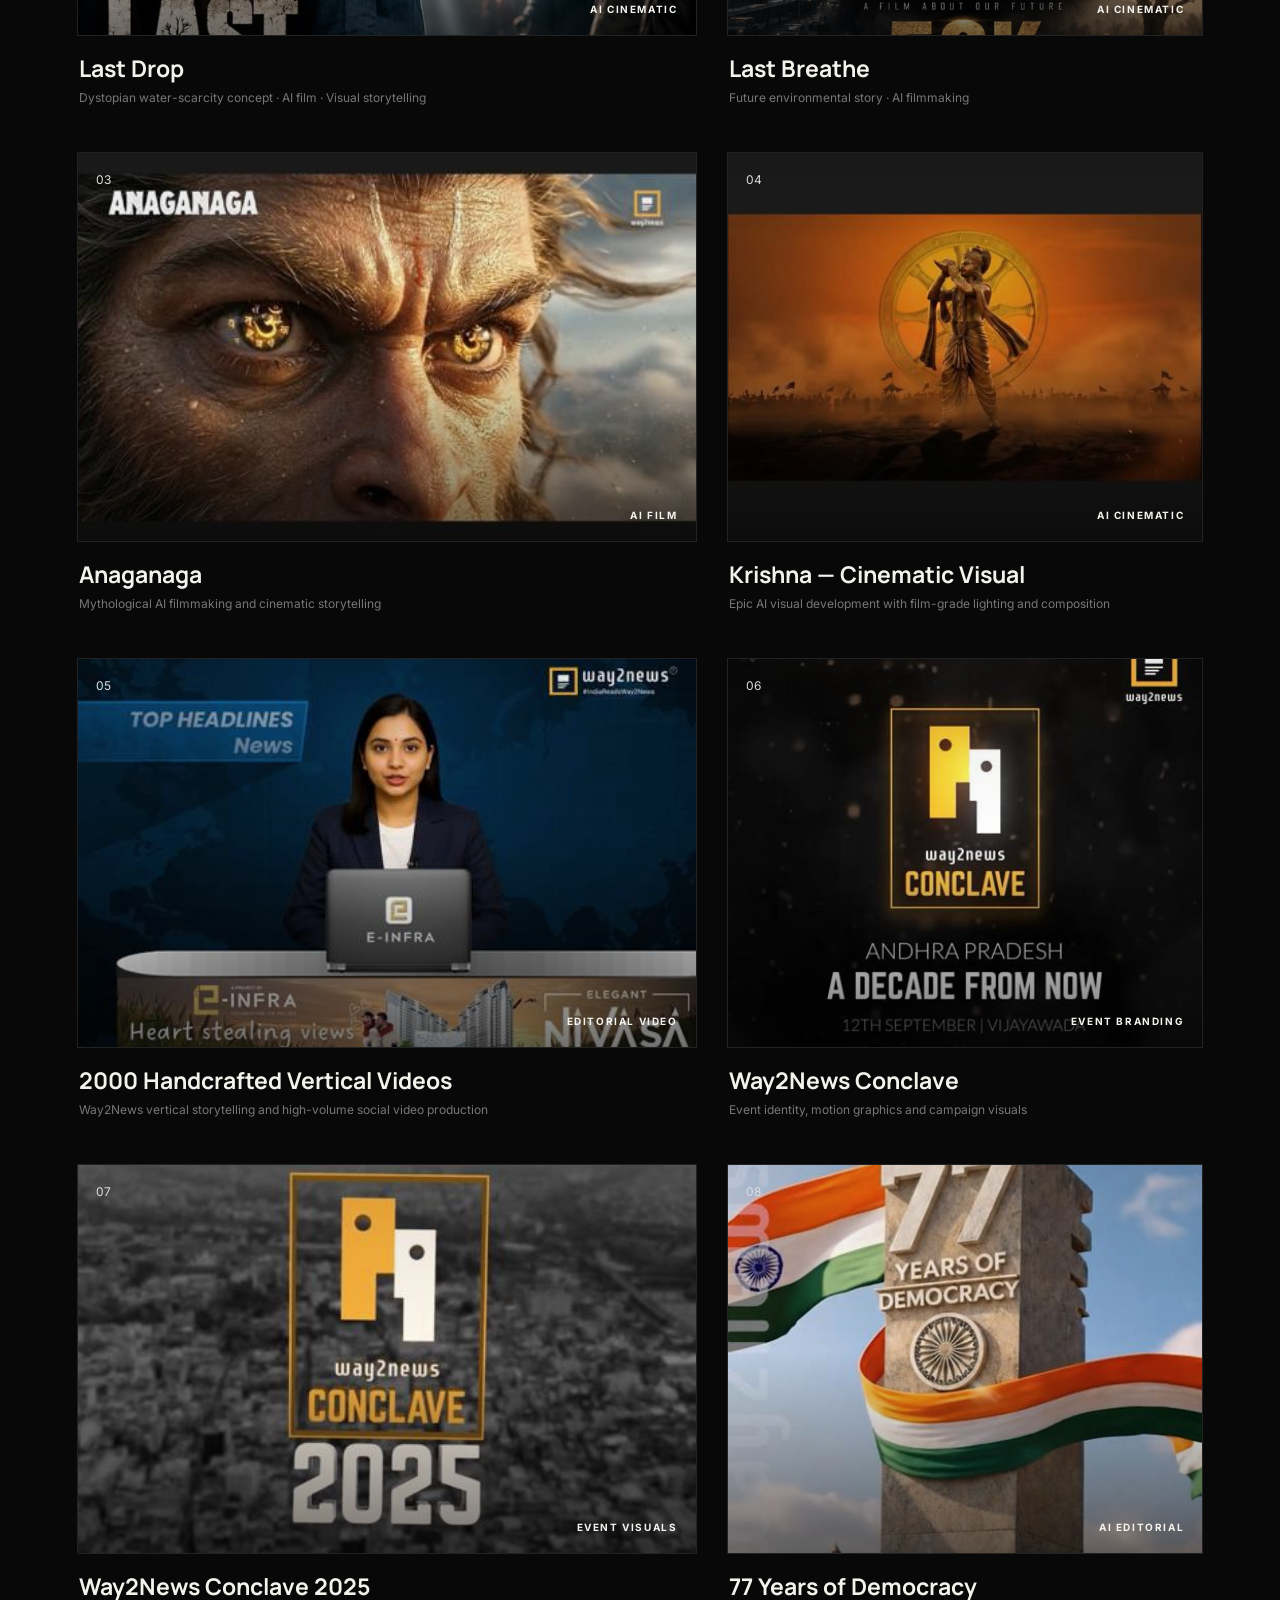
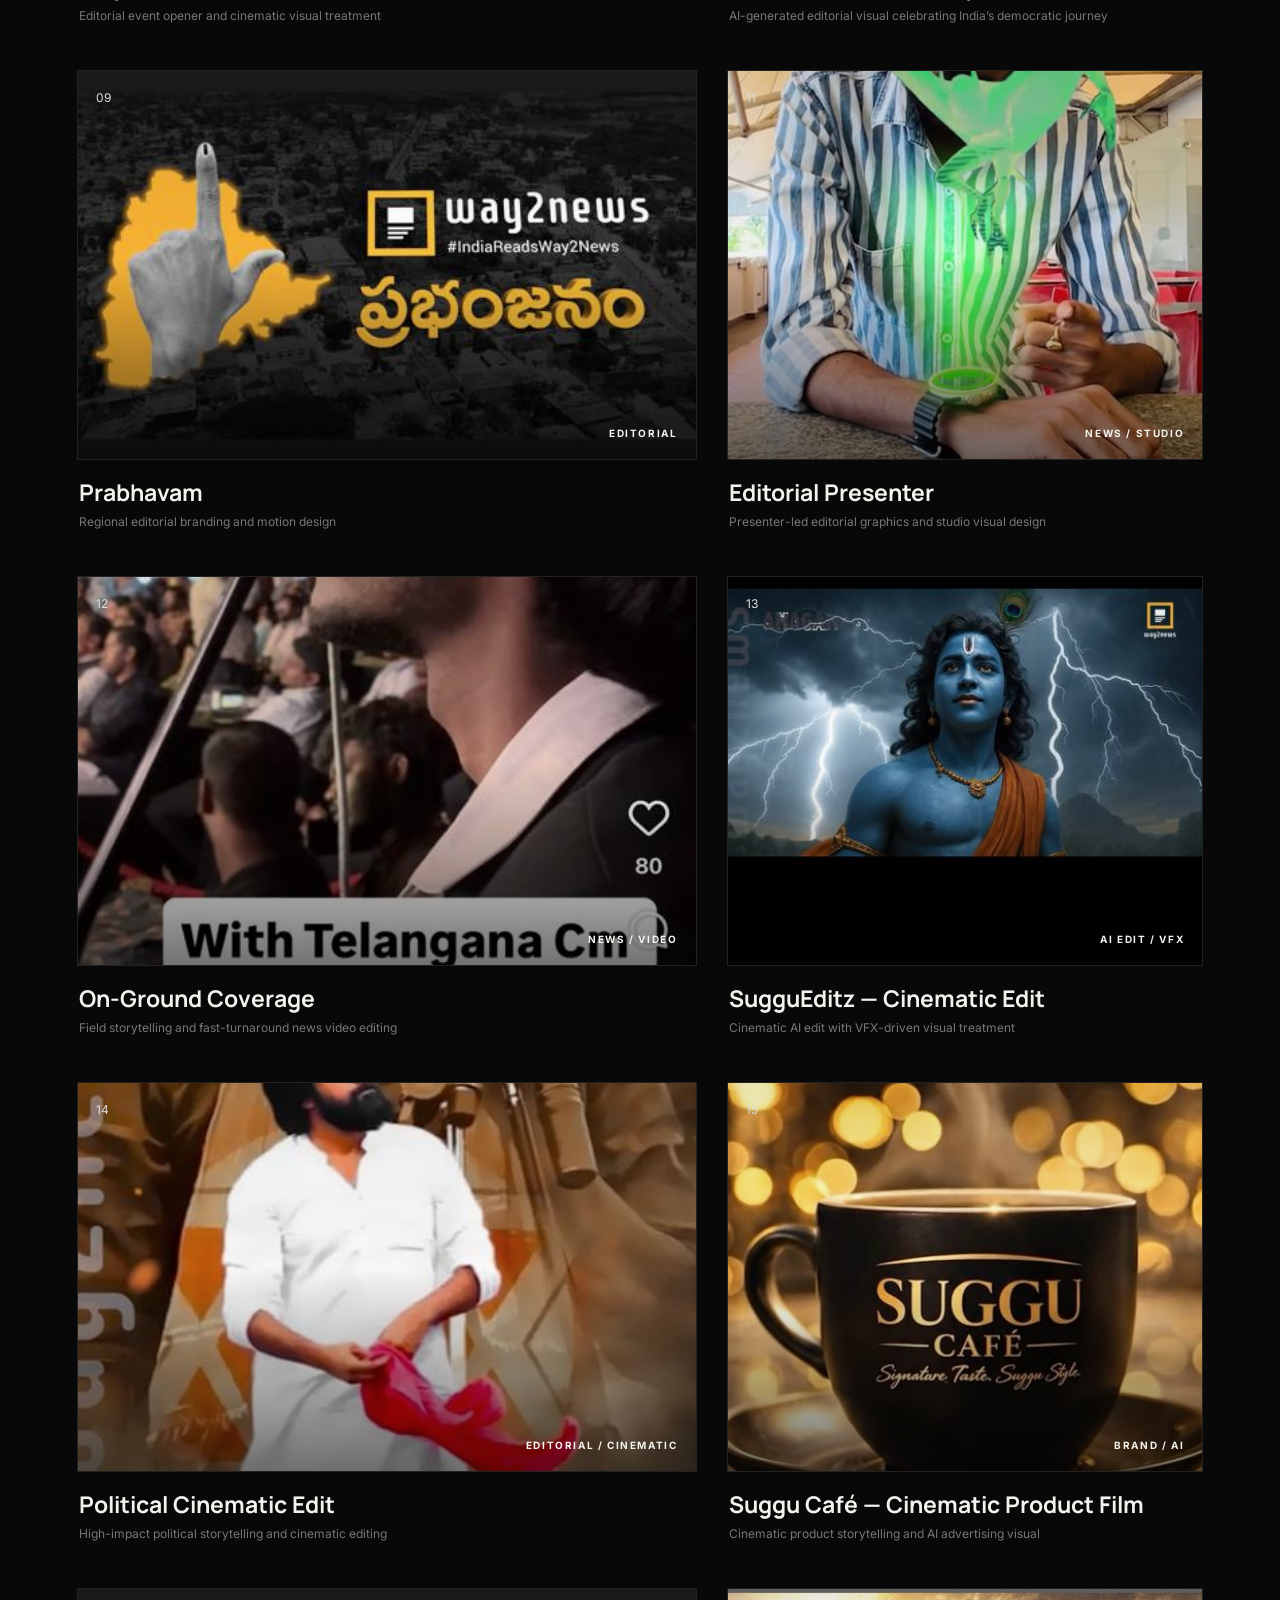
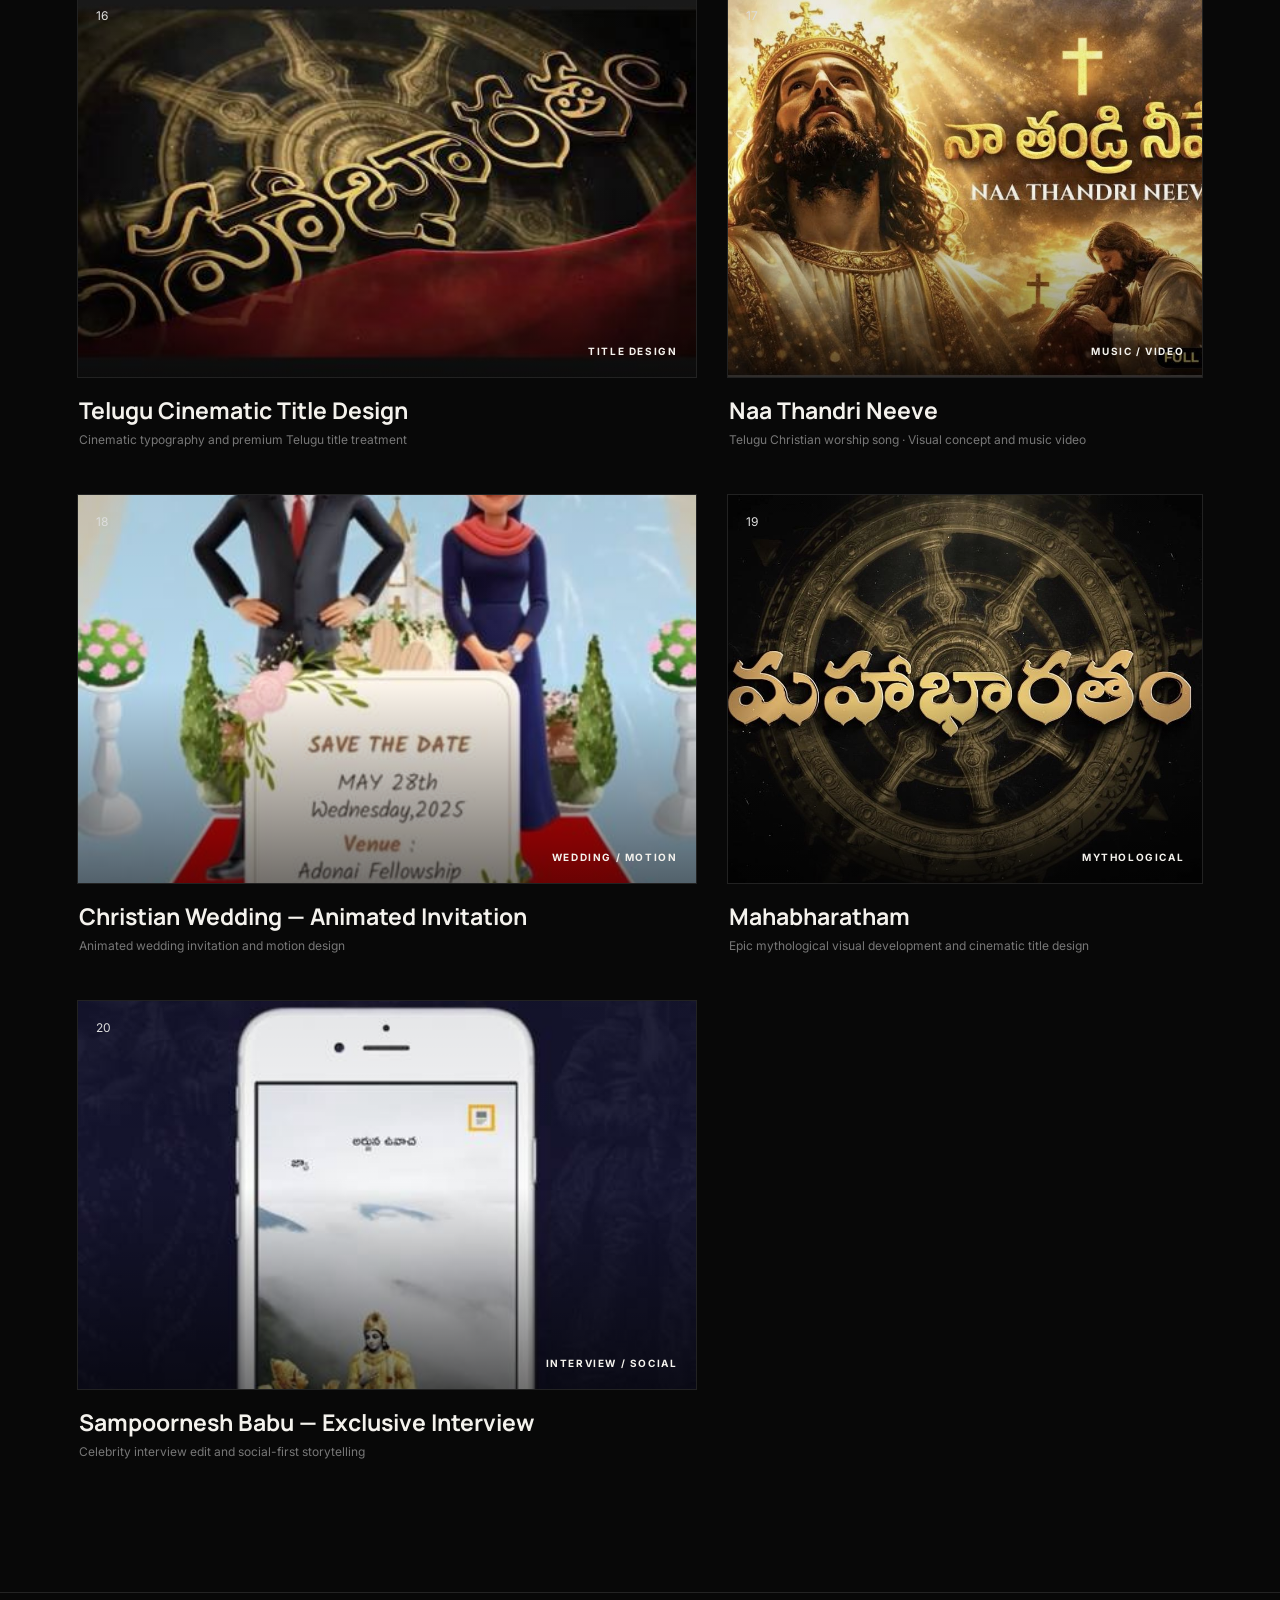
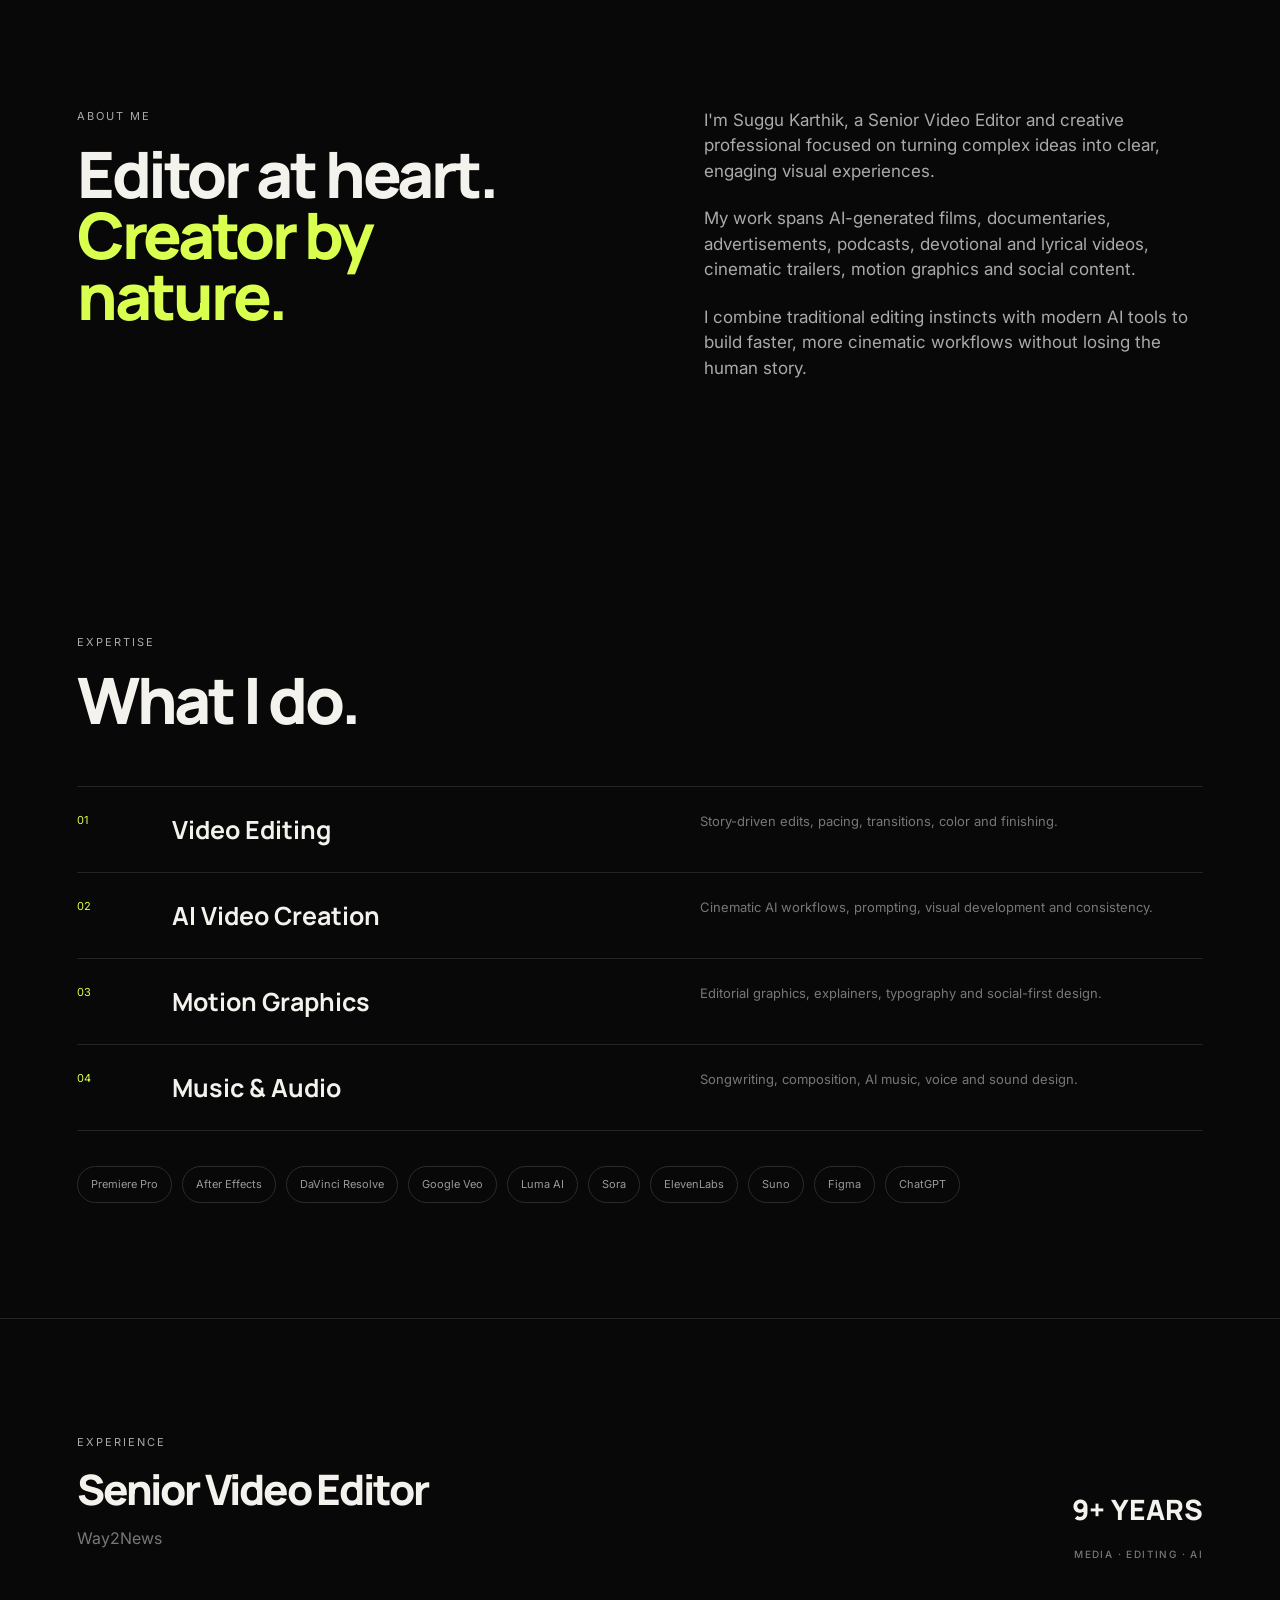
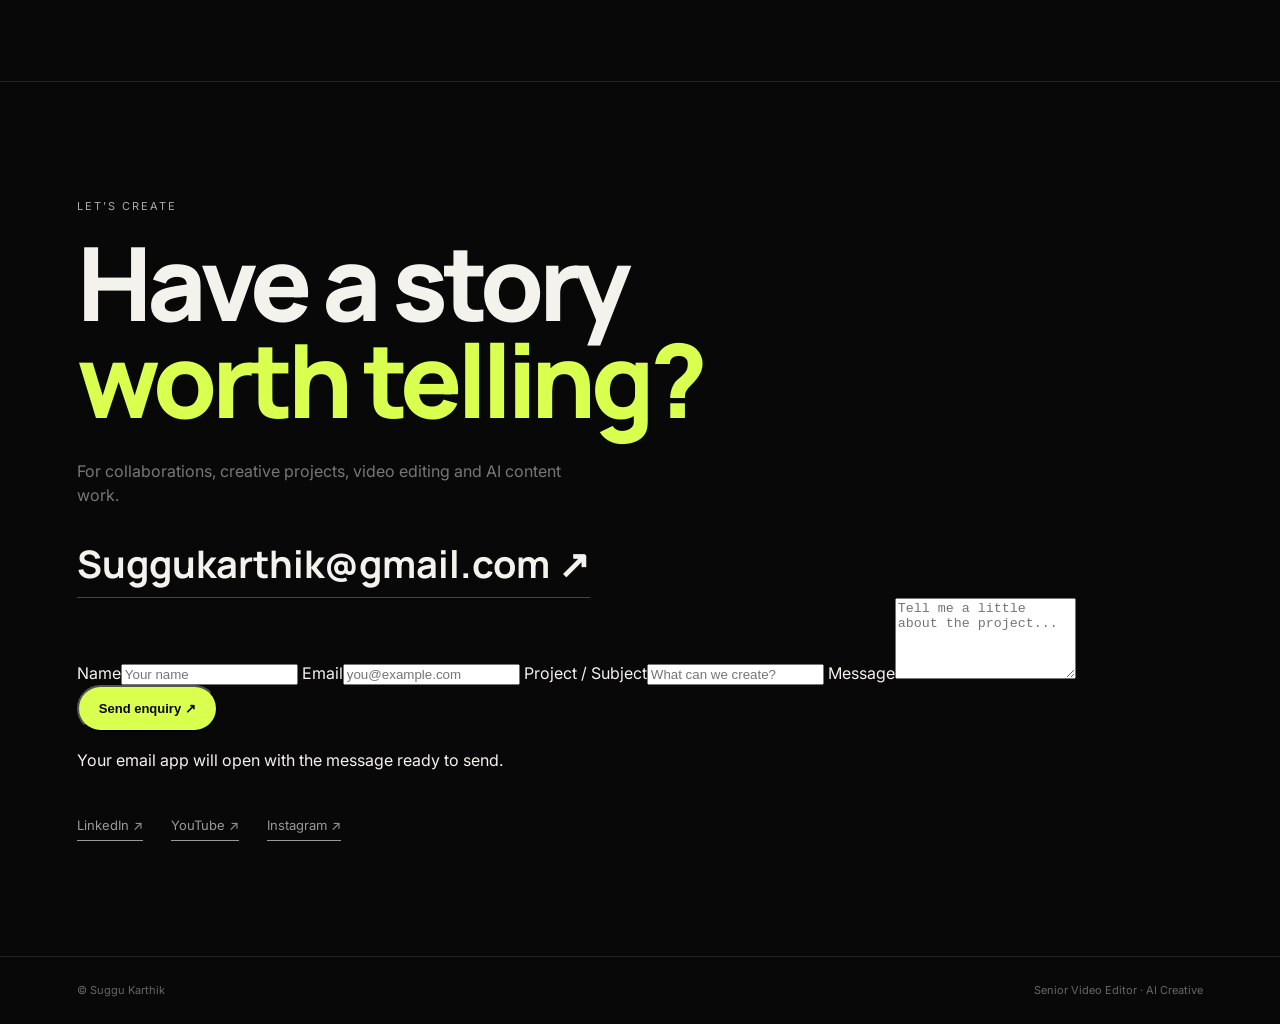
==== commit 9436d3d2: "Add client enquiry contact form" ====
--- a/index.html
+++ b/index.html
@@ -88,6 +88,14 @@
 <section id="contact" class="contact section"><p class="eyebrow">LET'S CREATE</p><h2>Have a story<br><em>worth telling?</em></h2>
 <p>For collaborations, creative projects, video editing and AI content work.</p>
 <a class="contact-link" href="mailto:Suggukarthik@gmail.com">Suggukarthik@gmail.com <span>↗</span></a>
+<form class="contact-form" id="contactForm">
+<label>Name<input name="name" type="text" placeholder="Your name" required></label>
+<label>Email<input name="email" type="email" placeholder="you@example.com" required></label>
+<label>Project / Subject<input name="subject" type="text" placeholder="What can we create?" required></label>
+<label>Message<textarea name="message" rows="5" placeholder="Tell me a little about the project..." required></textarea></label>
+<button class="button primary" type="submit">Send enquiry ↗</button>
+<p class="form-note">Your email app will open with the message ready to send.</p>
+</form>
 <div class="socials"><a href="https://in.linkedin.com/in/suggu-karthik-877ab2207" target="_blank">LinkedIn ↗</a>
 <a href="https://www.youtube.com/channel/UCVB6SY7SNkk5Vnqf_Yr53yg" target="_blank">YouTube ↗</a>
 <a href="https://www.instagram.com/reel/DbGcvSLoEzR/?stkn=Y3hmNG1ocXl2amNw" target="_blank">Instagram ↗</a></div></section>
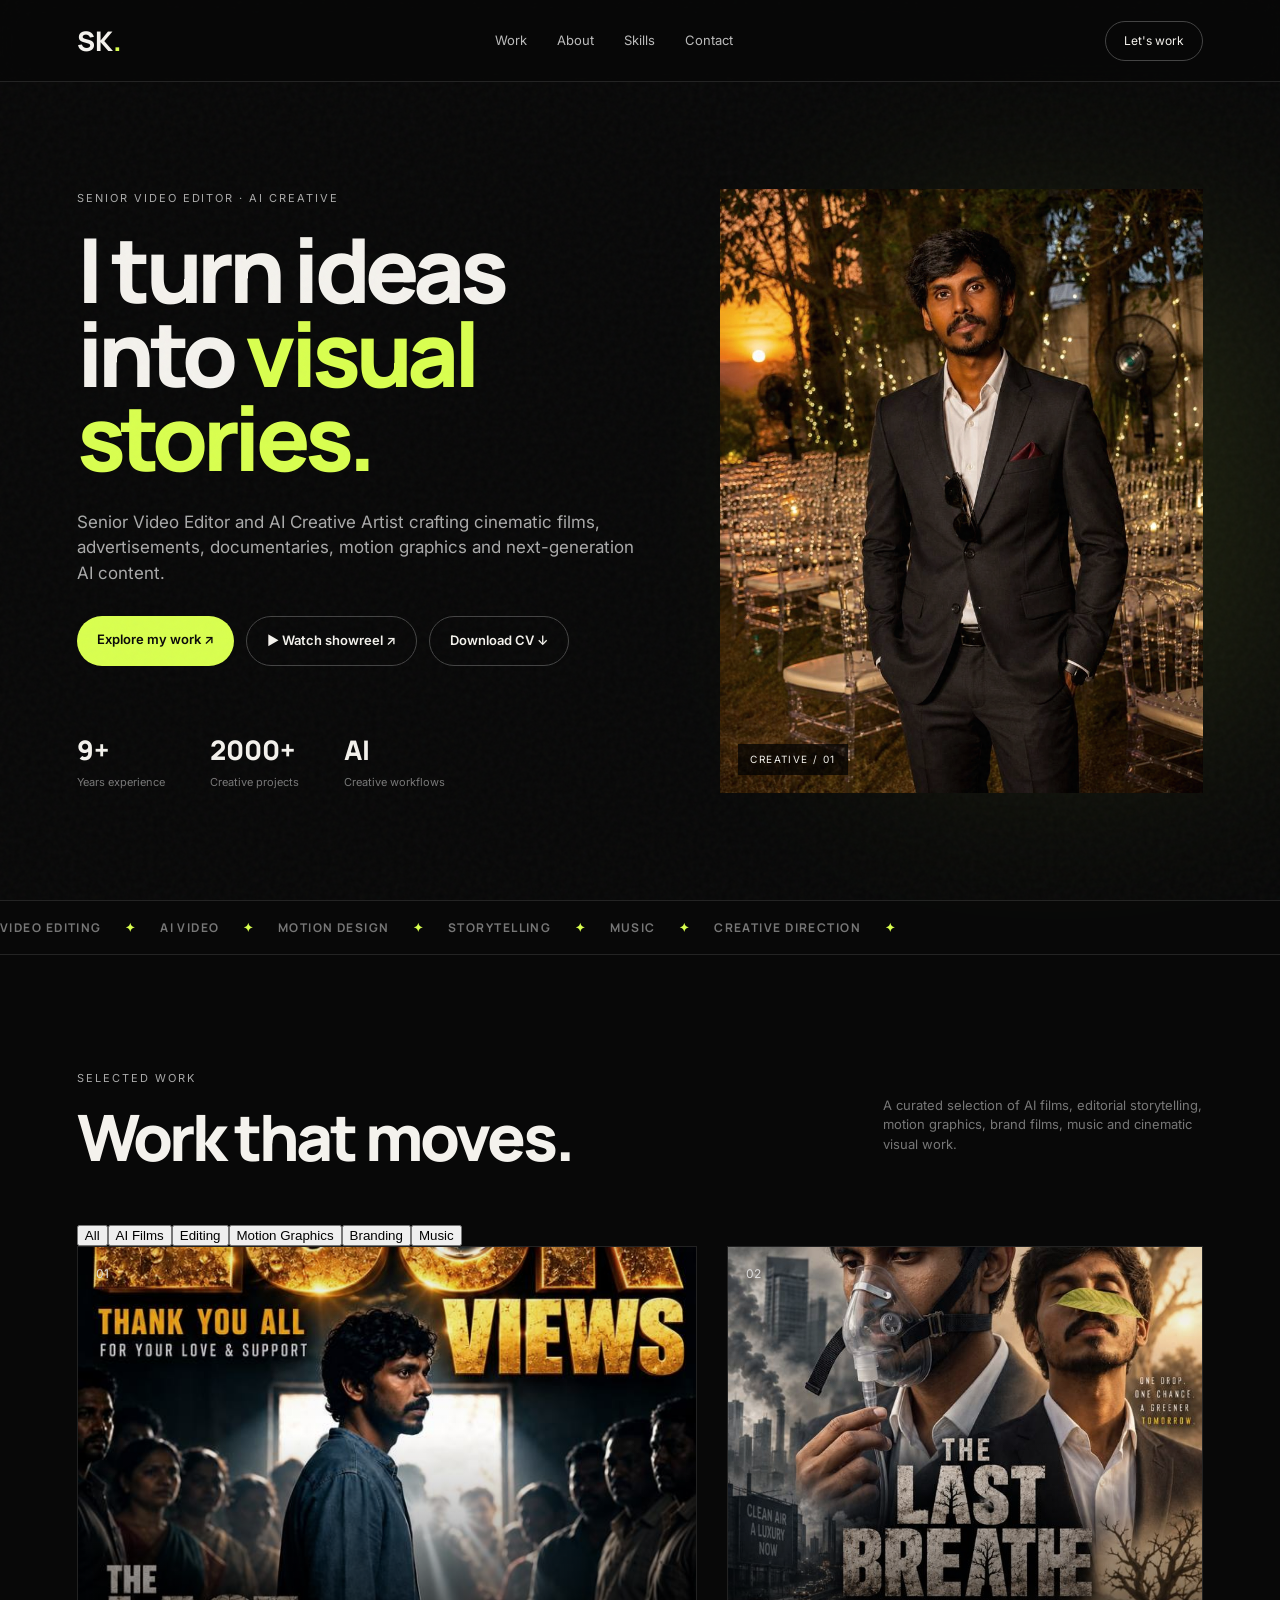
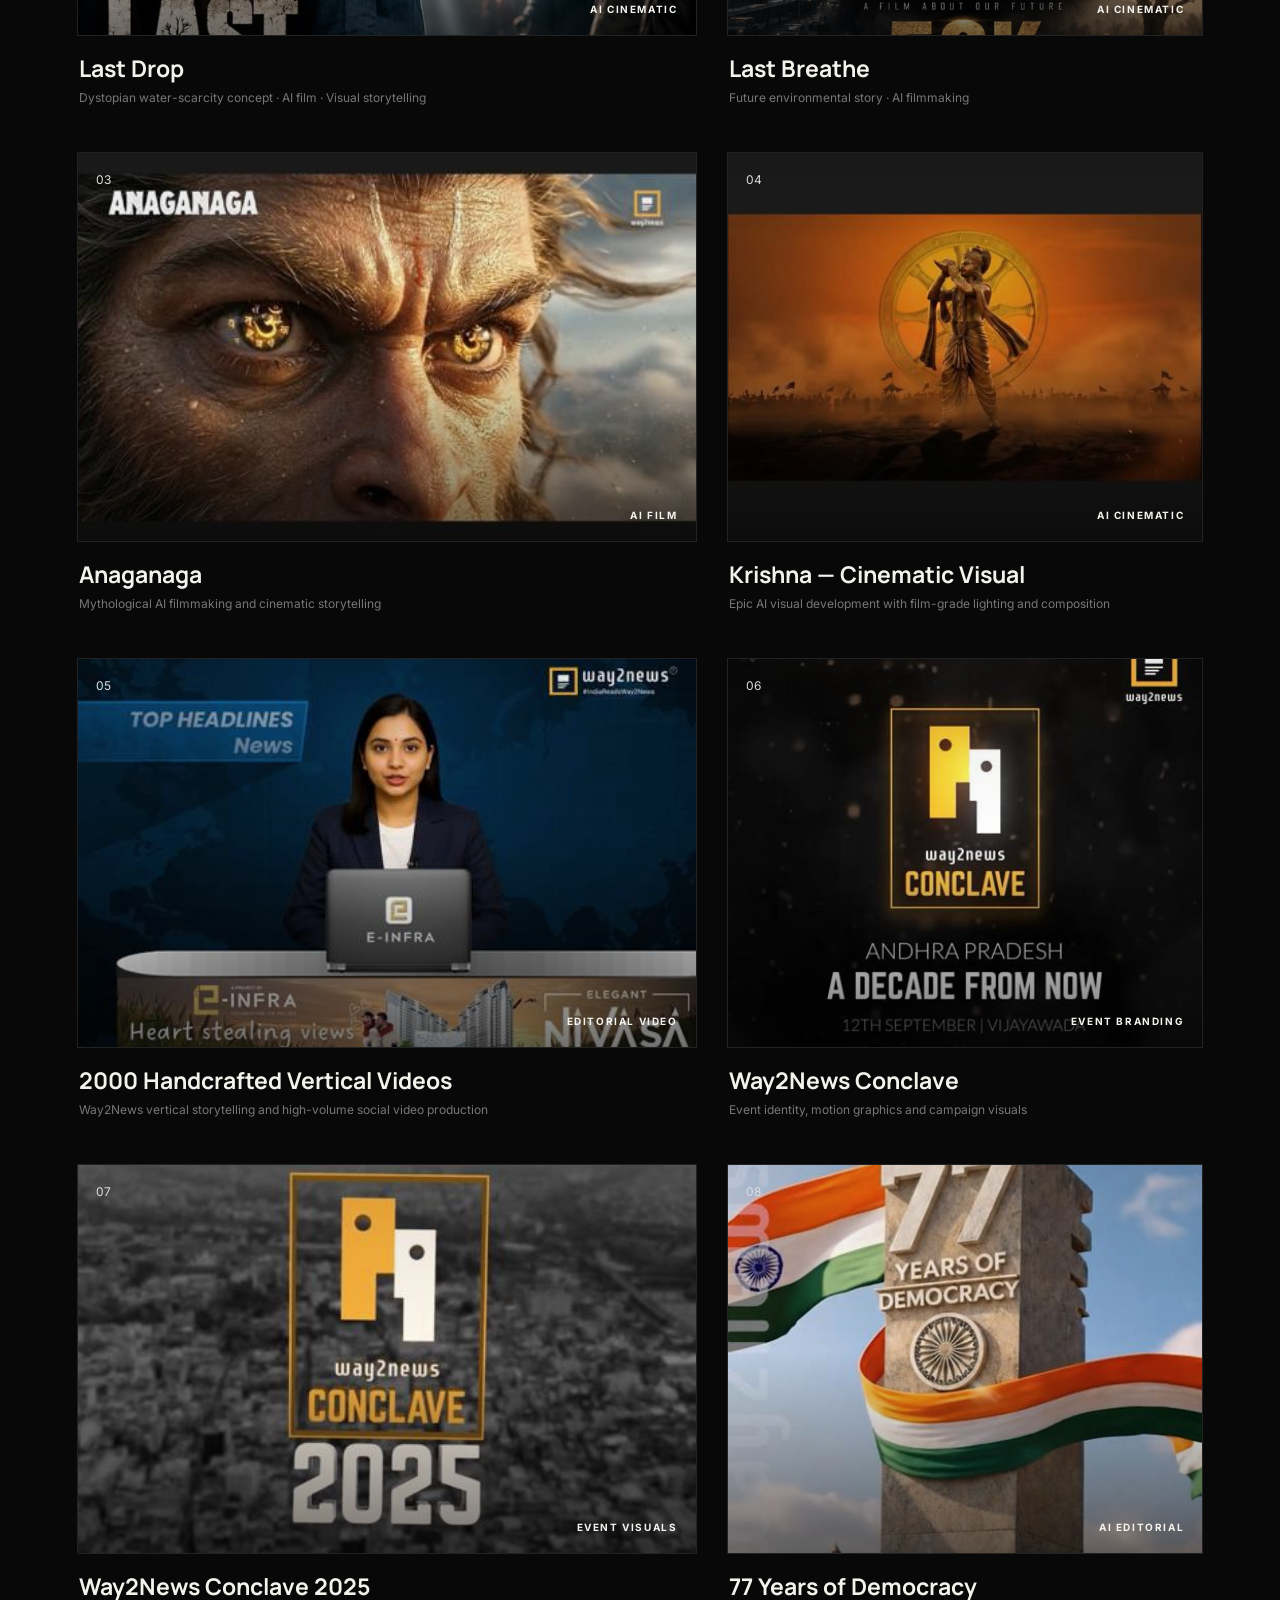
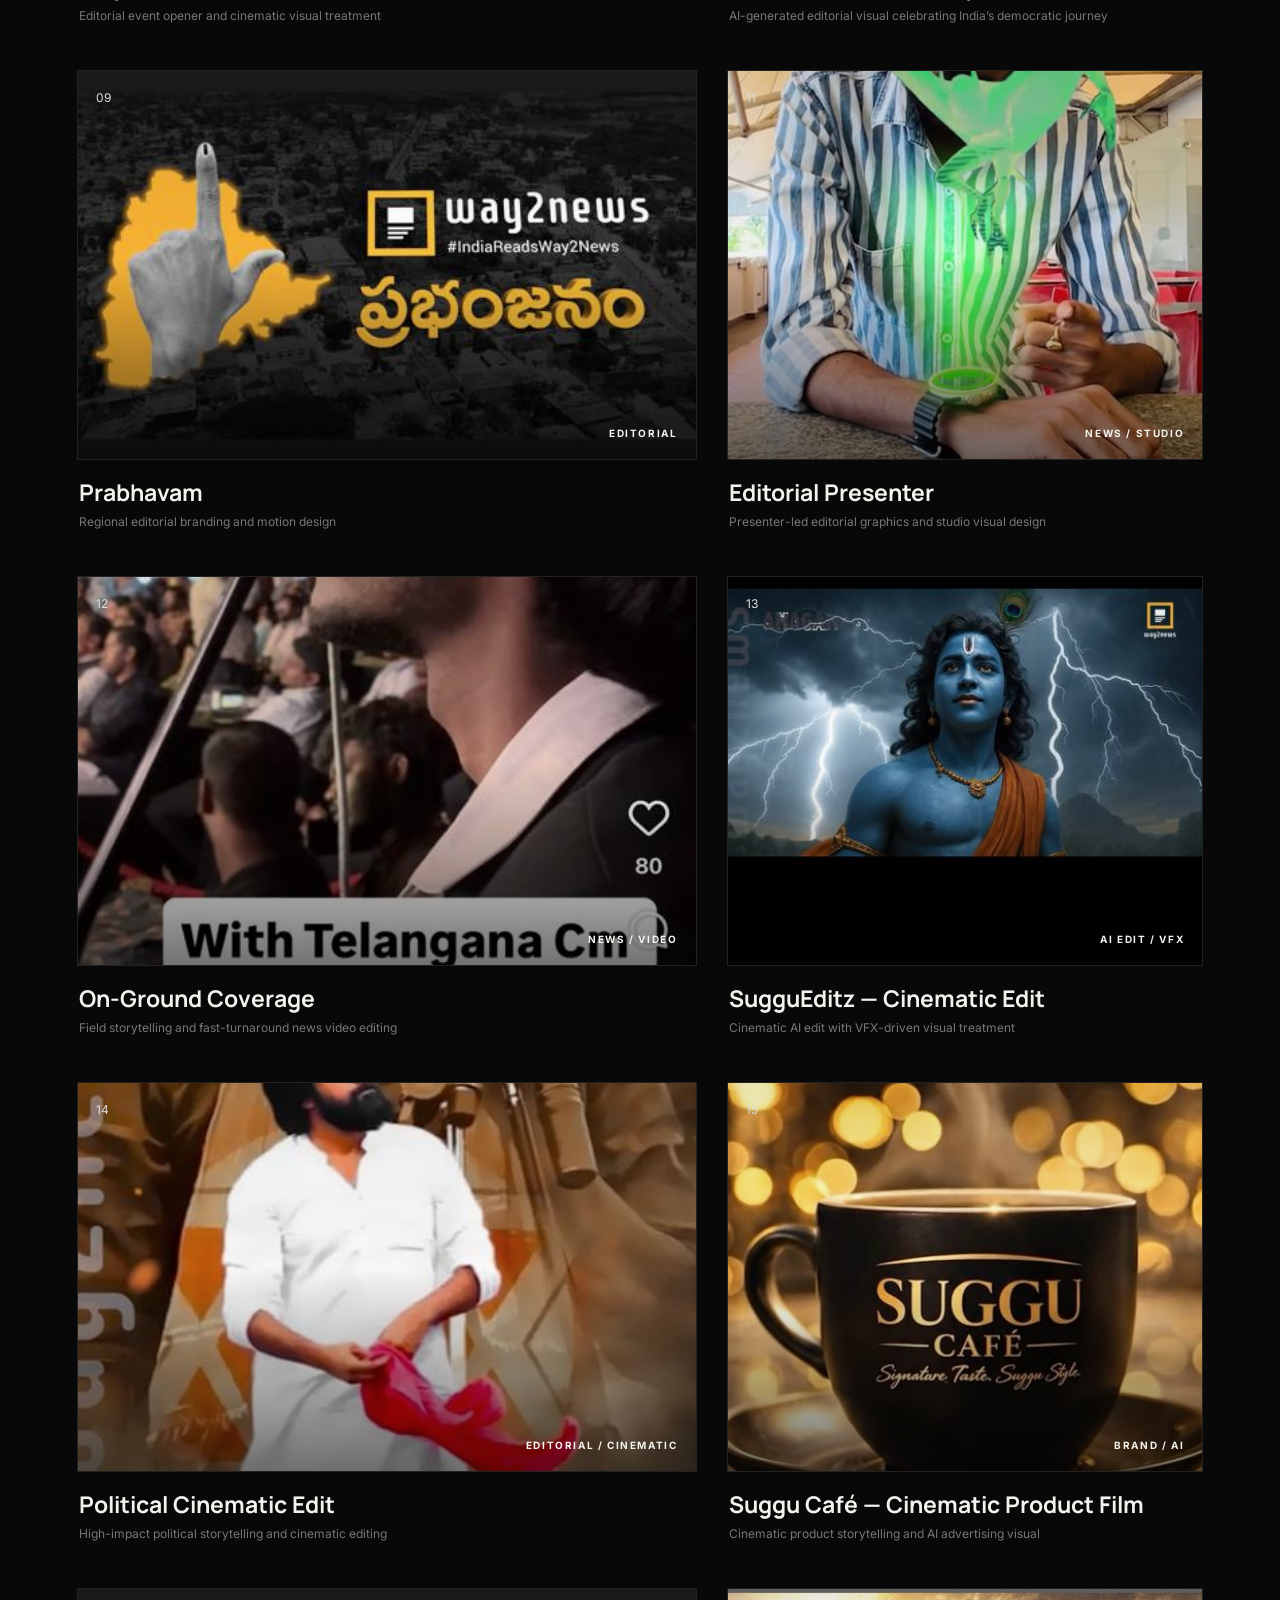
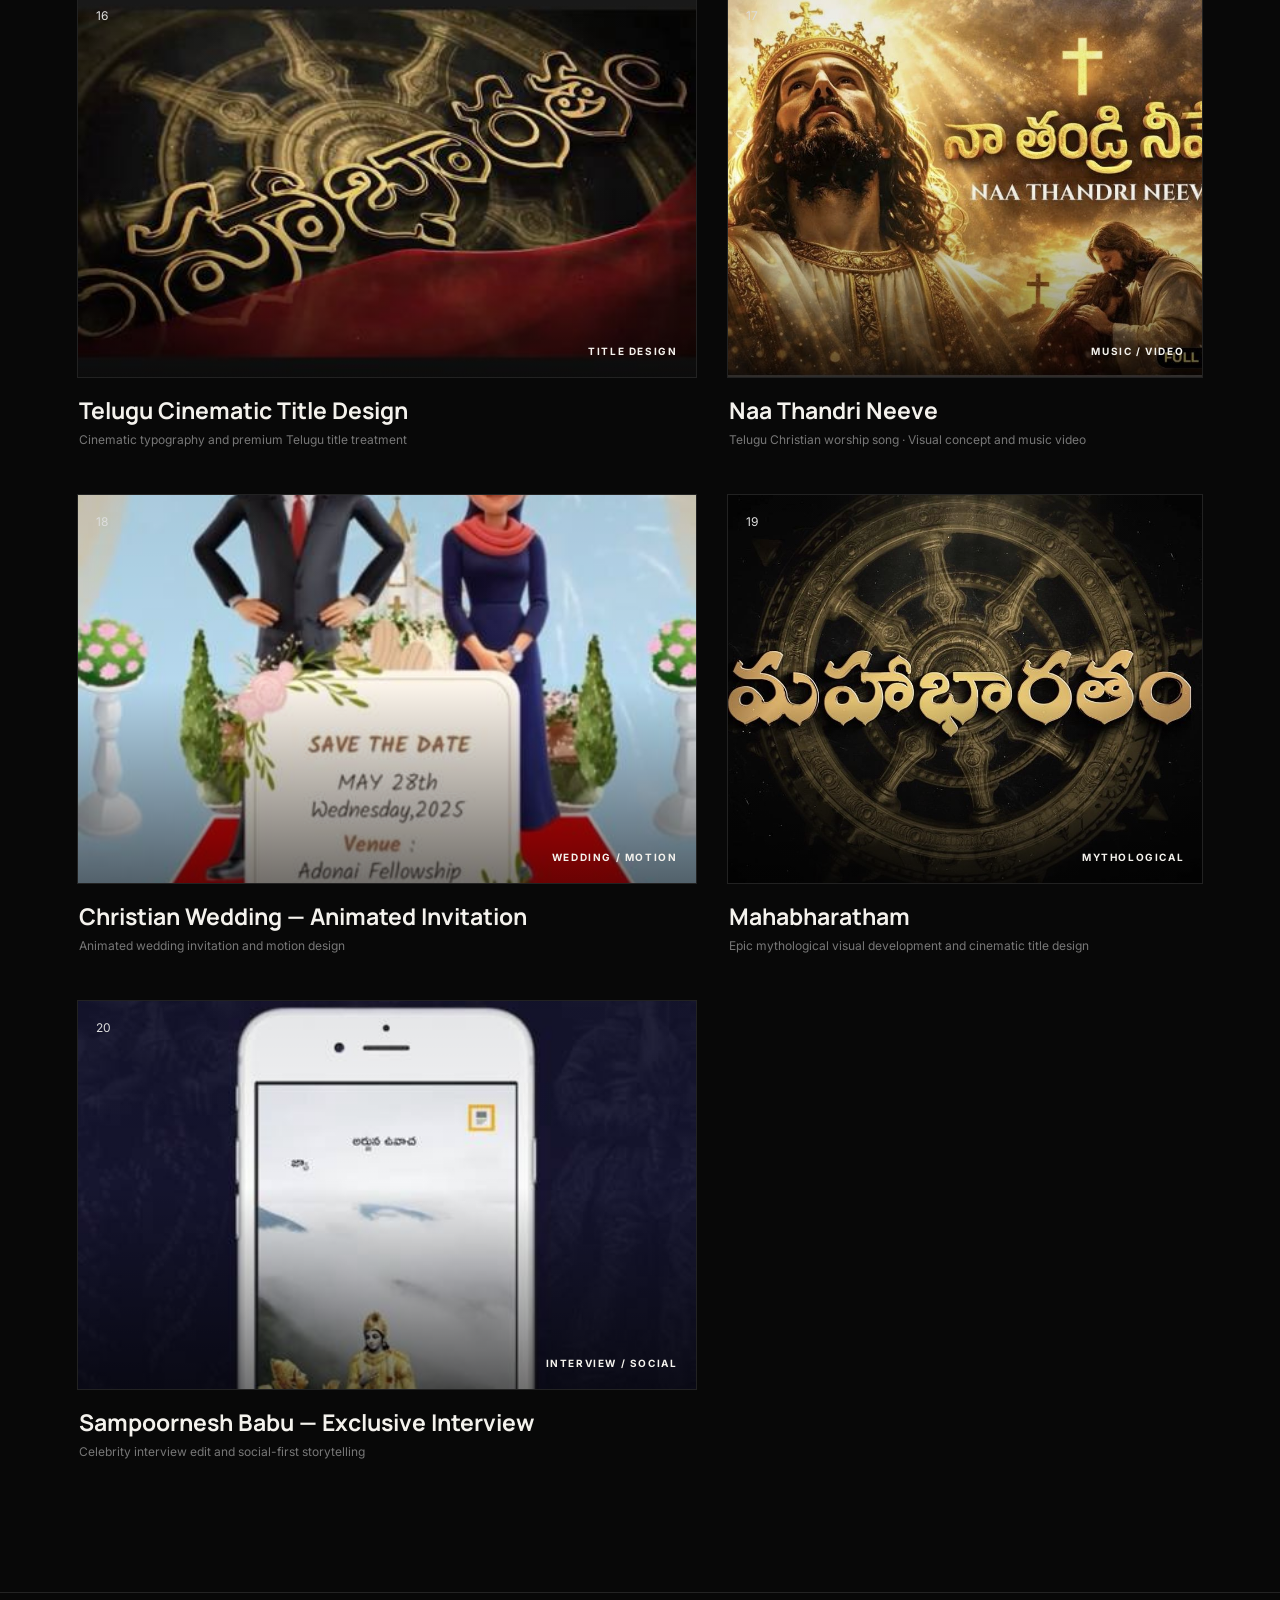
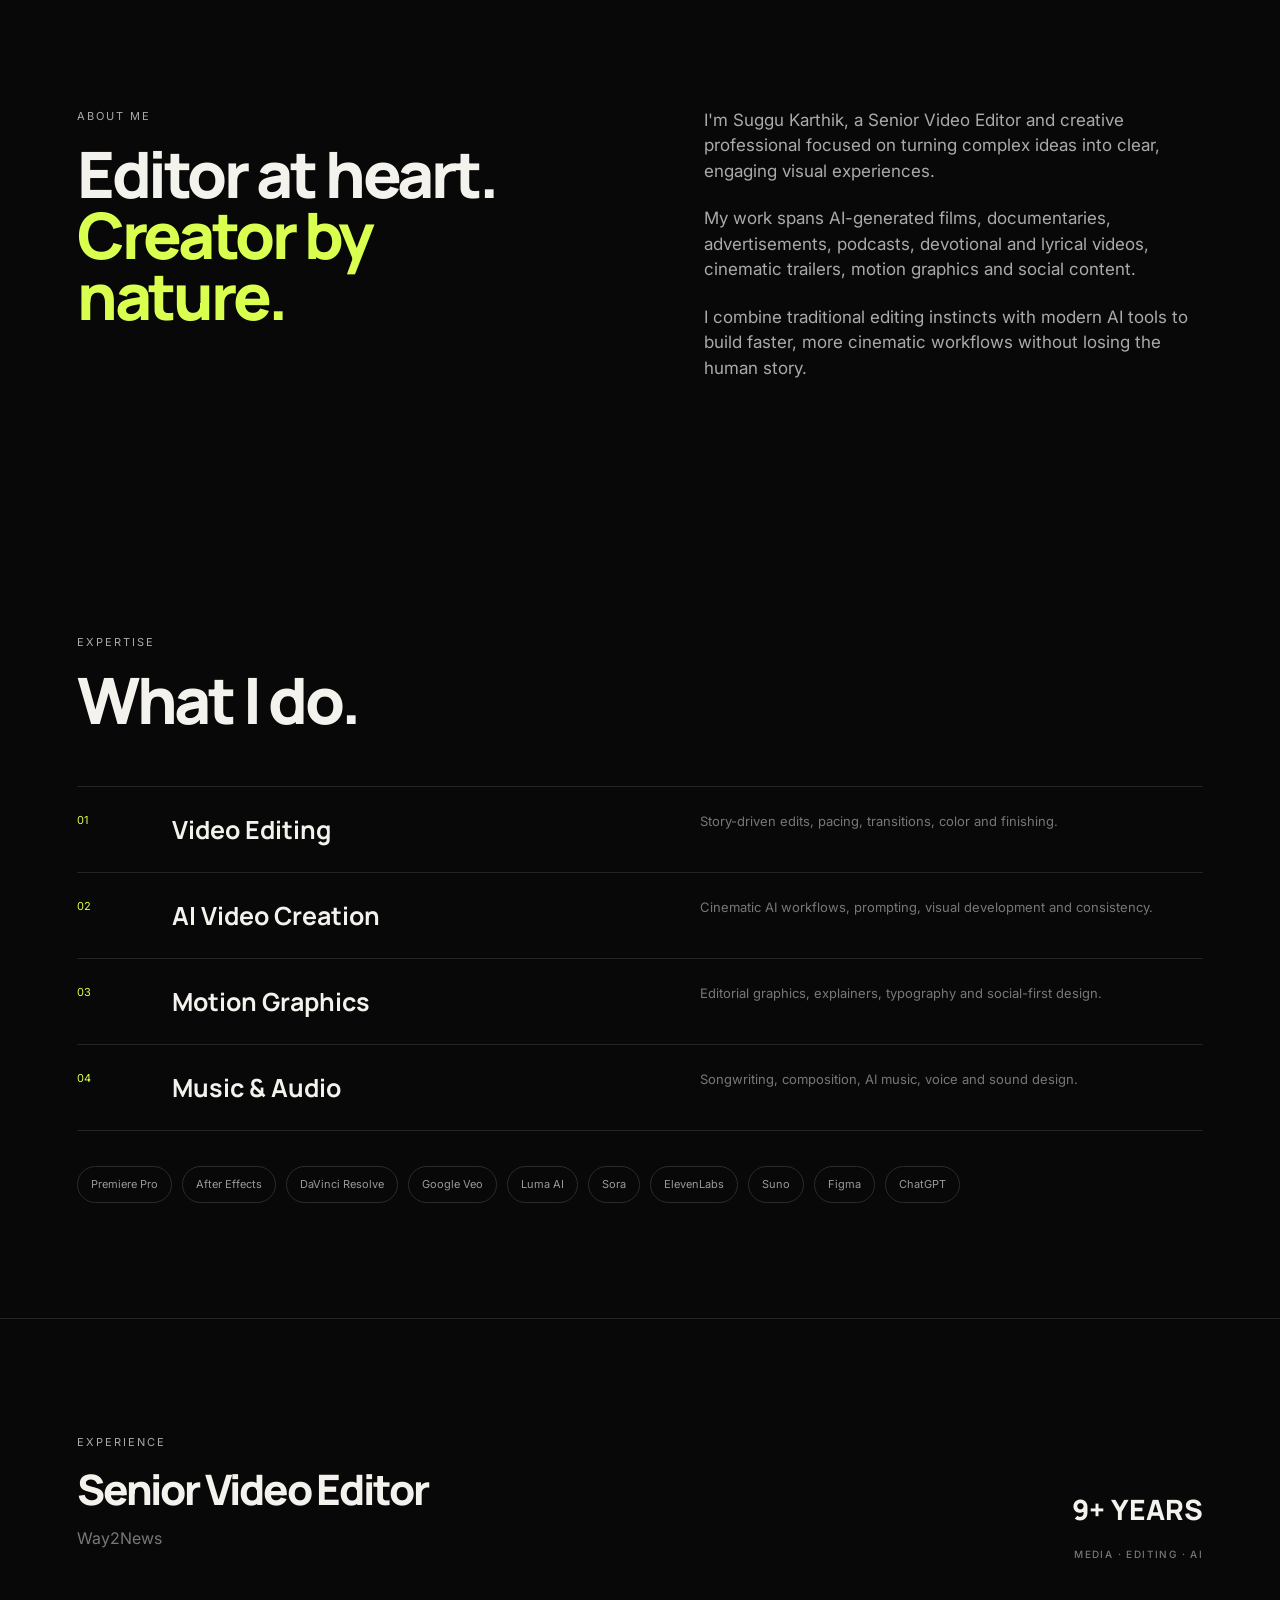
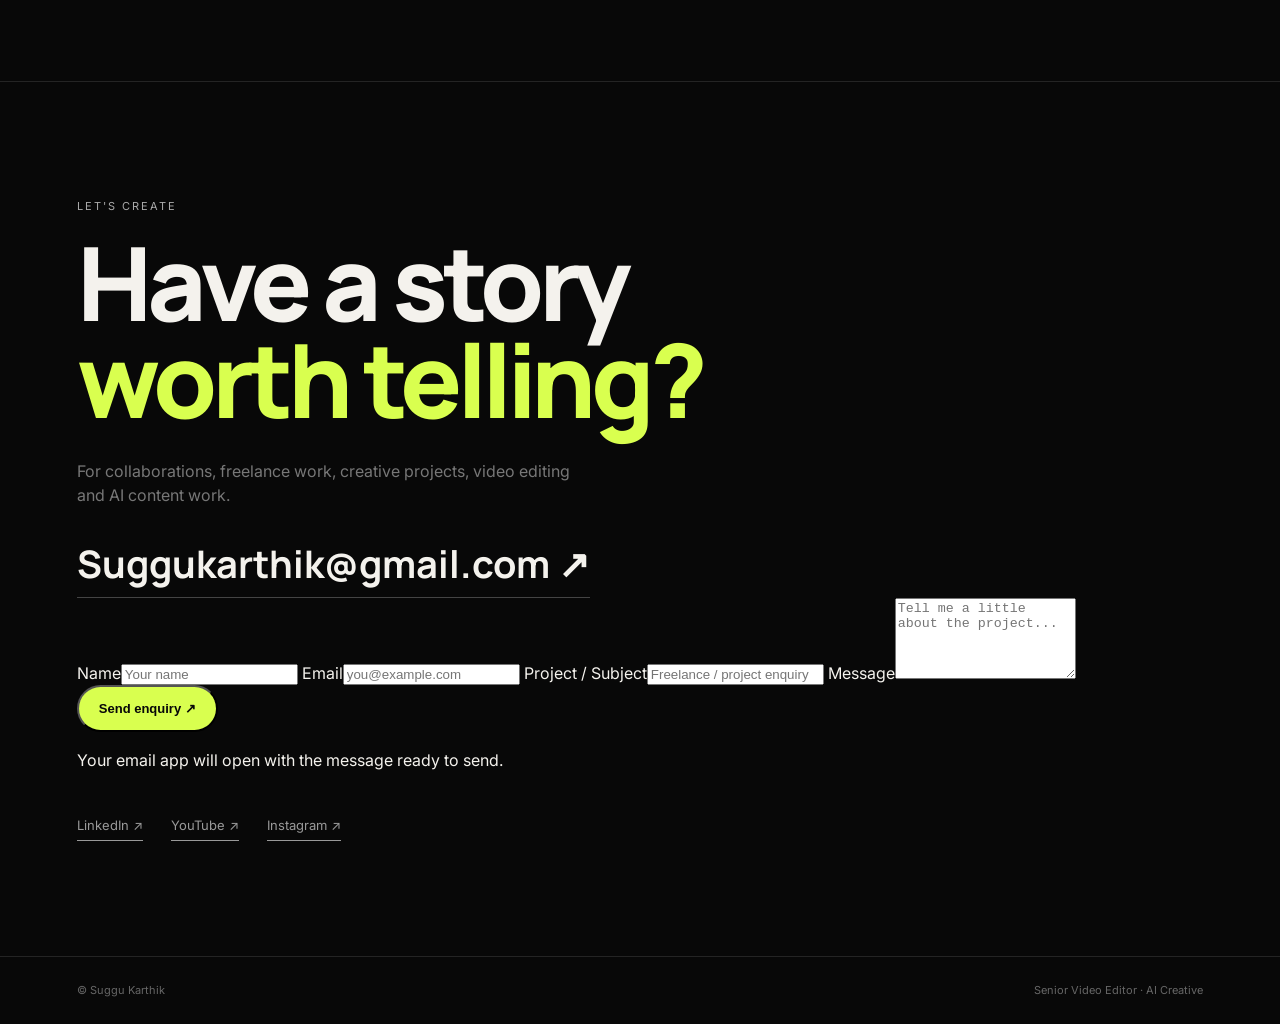
==== commit 6030bce6: "Mention freelance enquiries in contact section" ====
--- a/index.html
+++ b/index.html
@@ -86,12 +86,12 @@
 <div class="tools"><span>Premiere Pro</span><span>After Effects</span><span>DaVinci Resolve</span><span>Google Veo</span><span>Luma AI</span><span>Sora</span><span>ElevenLabs</span><span>Suno</span><span>Figma</span><span>ChatGPT</span></div></section>
 <section class="experience section"><p class="eyebrow">EXPERIENCE</p><div class="experience-row"><div><h2>Senior Video Editor</h2><p>Way2News</p></div><div class="experience-years">9+ YEARS<br><span>MEDIA · EDITING · AI</span></div></div></section>
 <section id="contact" class="contact section"><p class="eyebrow">LET'S CREATE</p><h2>Have a story<br><em>worth telling?</em></h2>
-<p>For collaborations, creative projects, video editing and AI content work.</p>
+<p>For collaborations, freelance work, creative projects, video editing and AI content work.</p>
 <a class="contact-link" href="mailto:Suggukarthik@gmail.com">Suggukarthik@gmail.com <span>↗</span></a>
 <form class="contact-form" id="contactForm">
 <label>Name<input name="name" type="text" placeholder="Your name" required></label>
 <label>Email<input name="email" type="email" placeholder="you@example.com" required></label>
-<label>Project / Subject<input name="subject" type="text" placeholder="What can we create?" required></label>
+<label>Project / Subject<input name="subject" type="text" placeholder="Freelance / project enquiry" required></label>
 <label>Message<textarea name="message" rows="5" placeholder="Tell me a little about the project..." required></textarea></label>
 <button class="button primary" type="submit">Send enquiry ↗</button>
 <p class="form-note">Your email app will open with the message ready to send.</p>
